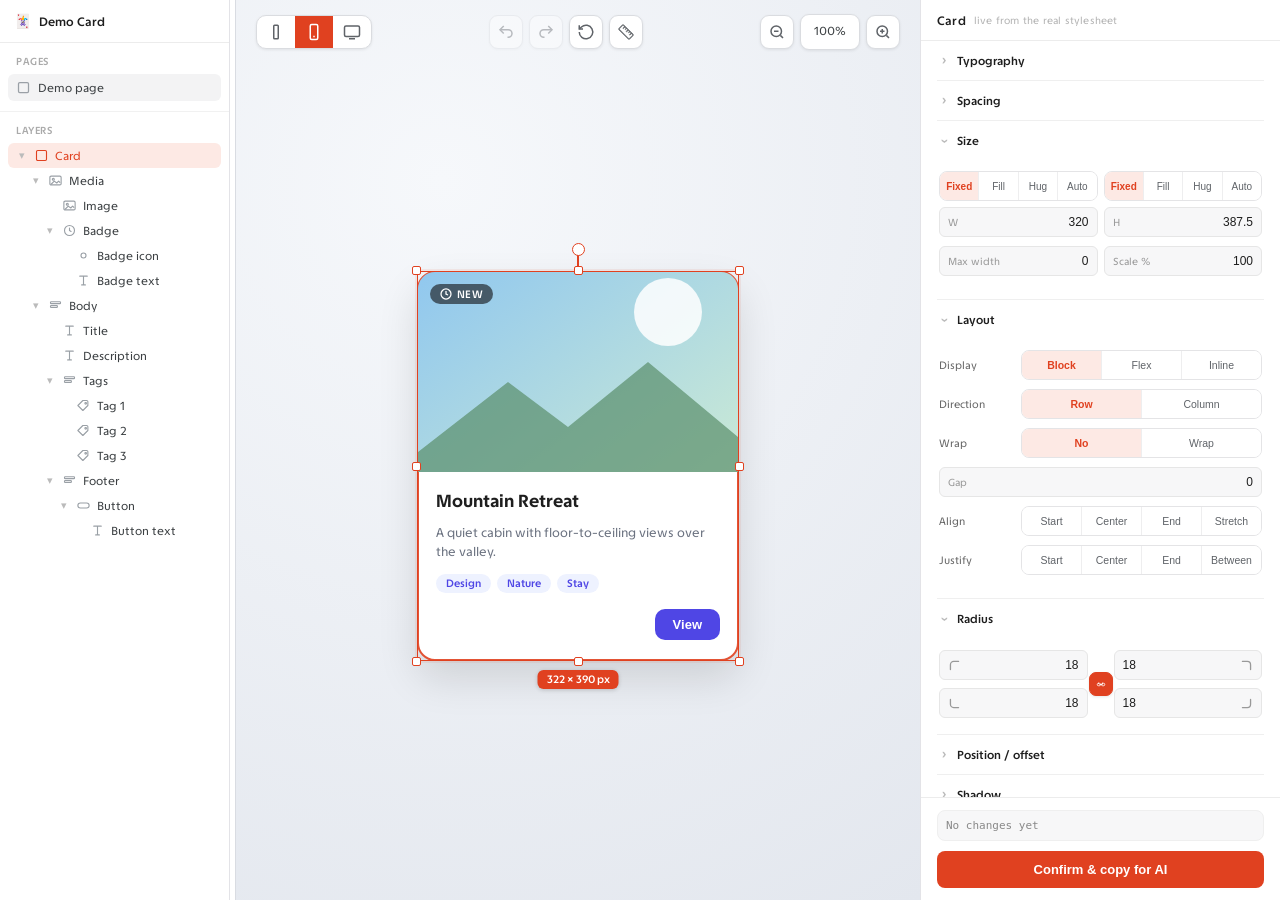
==== skills/ui-tweaker/template/panel-template.html @ e71487e3 "Shadow as drop-shadow for text/icons/SVG/images (#6) The Shadow category applied box-shadow to every" ====
<!DOCTYPE html>
<html lang="en">
<!--
  ════════════════════════════════════════════════════════════════
  UI TWEAKER — fixed-interface template (panel-template.html)
  ════════════════════════════════════════════════════════════════
  This is the ui-tweaker skill's "frozen UI" template. Every time you
  open a control panel, copy this file and replace ONLY the marked
  ⟦PROJECT-SPECIFIC⟧ blocks below. Everything else (the three-pane
  panel, number boxes, PS-style linked radii, the left Layers tree,
  drag-to-scrub, alignment icons, all CSS and the builder JS) stays
  byte-for-byte identical so every project's panel looks the same.

  Spots to replace (search for the ⟦PROJECT-SPECIFIC⟧ markers):
    1. <title>
    2. font <link> (your project's actual fonts)
    3. stylesheet <link href> (your project's REAL CSS — never hand-copy values)
    4. preview DOM inside #card-stage (your real component markup; each
       atomic element gets data-pick)
    5. SEL map (pick key → selector used to query inside the widget)
    6. OUT_SEL map (pick key → CSS selector emitted in the confirm output)
    7. LAYERS tree (your real DOM decomposed to atomic level; LAYER_LABEL
       is derived automatically)
    8. confirm-output "component / source" strings
    9. #card-stage component reset CSS — ONLY needed when your real
       component is hidden / absolutely positioned in production (it
       resets it to a visible static element on the stage and wires the
       card-level transform var). For a normally-visible component you
       can leave the generic .demo-card rule as-is or adapt the selector.

  As shipped, this template is wired to the generic demo component in
  ../../../examples/demo.css so you can open it and see the panel work.
  Everything else must stay untouched.
  ════════════════════════════════════════════════════════════════
-->
<head>
<meta charset="UTF-8">
<meta name="viewport" content="width=device-width, initial-scale=1">
<!-- ⟦PROJECT-SPECIFIC #1: title⟧ -->
<title>UI Tweaker — Demo Card</title>

<!-- ⟦PROJECT-SPECIFIC #2: replace with your project's actual font links⟧ -->
<link rel="preconnect" href="https://fonts.googleapis.com">
<link rel="preconnect" href="https://fonts.gstatic.com" crossorigin>
<link href="https://fonts.googleapis.com/css2?family=TASA+Explorer:wght@400..800&display=swap" rel="stylesheet">

<!-- ⟦PROJECT-SPECIFIC #3: link your project's REAL stylesheet so the browser resolves the full cascade (including every !important override layer). Never hand-copy values into this file's <style>. Shipped pointing at the generic demo component.⟧ -->
<link rel="stylesheet" href="../../../examples/demo.css">

<style>
  /* ===== Tweaker shell (does not affect the component own styles) ===== */
	  :root {
	    color-scheme: light;
	    --tw-accent:#e04120;
	    --tw-accent-strong:#b93419;
	    --tw-accent-soft:#fde9e4;
	    --tw-accent-softer:#fdf2ef;
	    --tw-accent-glow:rgba(224,65,32,.15);
	    --tw-accent-frame:rgba(224,65,32,.9);
	    --tw-accent-frame-strong:rgba(224,65,32,.95);
	    --tw-accent-frame-soft:rgba(224,65,32,.1);
	  }
  html, body.tw-body { background:#e9ecf1; margin:0; }
  body.tw-body { font-family: 'TASA Explorer','Chiron Hei HK','Chocolate Classical Sans',sans-serif; }
  .tw-wrap { display:grid; grid-template-columns: var(--tw-left-w, 230px) 6px 1fr 360px; gap:0; height:100vh; }

  /* ===== Left: Pages / Layers (Figma style) ===== */
  .tw-layers { grid-column:1; background:#fff; border-right:1px solid #e3e3e7; overflow:auto; display:flex; flex-direction:column; min-width:0; }
  .tw-left-resizer { grid-column:2; cursor:col-resize; background:#fff; border-right:1px solid #d9dce2; position:relative; z-index:8; }
  .tw-left-resizer::after { content:""; position:absolute; inset:0 2px; border-radius:99px; }
	  .tw-left-resizer:hover::after, .tw-left-resizer.dragging::after { background:var(--tw-accent); }
  .tw-lay-top { flex:none; display:flex; align-items:center; gap:8px; padding:13px 14px 12px; border-bottom:1px solid #ececec; font-size:12.5px; font-weight:600; color:#1e1e1e; }
  .tw-lay-top .tw-lay-emoji { font-size:14px; }
  .tw-lay-sec { padding:10px 8px; border-bottom:1px solid #f1f1f1; min-width:0; }
  .tw-lay-sec:last-child { border-bottom:none; }
  .tw-lay-h { font-size:10.5px; font-weight:600; letter-spacing:.5px; color:#aaa; text-transform:uppercase; padding:2px 8px 6px; }
  .tw-lay-page { display:flex; align-items:center; gap:7px; padding:6px 8px; border-radius:6px; font-size:12px; color:#3c4043; background:#f3f3f4; cursor:default; }
  .tw-lay-row { position:relative; overflow:hidden; display:flex; align-items:center; gap:6px; padding:5px 8px; border-radius:6px; font-size:12px; color:#3c4043; cursor:pointer; white-space:nowrap; user-select:none; min-width:0; }
  .tw-lay-row:hover { background:#f3f3f4; }
	  .tw-lay-row.on { background:var(--tw-accent-soft); color:var(--tw-accent); }
	  .tw-lay-row.on .tw-lay-ico { color:var(--tw-accent); }
  .tw-lay-row.hidden { opacity:.46; }
  .tw-lay-caret { width:12px; flex:none; color:#bbb; font-size:11px; line-height:1; text-align:center; cursor:pointer; }
  .tw-lay-caret.leaf { visibility:hidden; }
  .tw-lay-ico { flex:none; color:#9aa0a6; display:flex; }
  .tw-lay-ico svg { width:15px; height:15px; }
  .tw-lay-name { flex:1 1 auto; min-width:0; overflow:hidden; text-overflow:ellipsis; white-space:nowrap; }
  .tw-lay-eye { position:absolute; right:6px; top:50%; transform:translateY(-50%); width:20px; height:20px; border:0; border-radius:5px; background:#f3f3f4; color:#9aa0a6; cursor:pointer; display:flex; align-items:center; justify-content:center; opacity:0; pointer-events:none; box-shadow:-8px 0 10px #f3f3f4; }
	  .tw-lay-row.on .tw-lay-eye { background:var(--tw-accent-soft); box-shadow:-8px 0 10px var(--tw-accent-soft); }
  .tw-lay-row:hover .tw-lay-eye, .tw-lay-eye:focus-visible { opacity:1; pointer-events:auto; }
  .tw-lay-eye:hover { background:#e8eaed; color:#3c4043; }
  .tw-lay-eye svg { width:14px; height:14px; stroke:currentColor; fill:none; stroke-width:2; stroke-linecap:round; stroke-linejoin:round; }
  .tw-lay-children { display:block; }
  .tw-lay-children.collapsed { display:none; }
  .tw-left { grid-column:3; position:relative; display:flex; flex-direction:column; align-items:flex-start; justify-content:flex-start; overflow:auto; padding:88px 56px 56px; background:
      radial-gradient(circle at 30% 20%, #f6f8fb, #e3e7ee); }
  .tw-left.space-pan { cursor:grab; }
  .tw-left.is-panning, .tw-left.is-panning * { cursor:grabbing !important; user-select:none !important; }
  .tw-left.space-pan #card-stage { pointer-events:none; }
  .tw-left.space-pan #tw-tbox, .tw-left.space-pan #tw-selected { pointer-events:none; }
  .tw-layer-hidden { visibility:hidden !important; }
  .tw-right { grid-column:4; background:#fff; border-left:1px solid #e3e3e7; overflow:hidden; padding:0; display:flex; flex-direction:column; height:100vh; box-sizing:border-box; }

  /* Preview control bar (device width + undo/redo) */
  .tw-toolbar { position:fixed; top:14px; left:calc(var(--tw-left-w, 230px) + 6px); right:360px; display:flex; justify-content:space-between; gap:14px; align-items:center; z-index:100002; padding:0 20px; box-sizing:border-box; pointer-events:none; }
  .tw-toolbar > * { pointer-events:auto; }
  .tw-tb-center { display:flex; gap:14px; align-items:center; }
  .tw-seg { display:flex; background:#fff; border:1px solid #dadce0; border-radius:10px; overflow:hidden; box-shadow:0 1px 3px rgba(0,0,0,.08); }
  .tw-seg button { border:none; background:transparent; padding:7px 10px; cursor:pointer; color:#5f6368; display:flex; }
	  .tw-seg button.on { background:var(--tw-accent); color:#fff; }
  .tw-seg button svg { width:18px; height:18px; }
  .tw-hist { display:flex; gap:6px; }
  .tw-hist button { width:34px; height:34px; border-radius:9px; border:1px solid #dadce0; background:#fff; cursor:pointer; color:#5f6368; box-shadow:0 1px 3px rgba(0,0,0,.08); display:flex; align-items:center; justify-content:center; }
  .tw-hist button:disabled { opacity:.4; cursor:default; }
  .tw-hist button svg { width:18px; height:18px; }
  .tw-hist #btn-guide svg { width:20px; height:20px; }
	  .tw-hist button.on { background:var(--tw-accent); border-color:var(--tw-accent); color:#fff; }
  #multi-align[hidden] { display:none; }
  .tw-multi-div { width:1px; align-self:stretch; background:#dadce0; margin:2px 2px; }
  /* Zoom view (scales the preview only, not the whole page) */
  .tw-zoom { display:flex; gap:6px; align-items:center; }
  .tw-zoom button { width:34px; height:34px; border-radius:9px; border:1px solid #dadce0; background:#fff; cursor:pointer; color:#5f6368; box-shadow:0 1px 3px rgba(0,0,0,.08); display:flex; align-items:center; justify-content:center; }
  .tw-zoom button svg { width:18px; height:18px; }
  .tw-zoom #zoom-val { min-width:46px; text-align:center; font-size:12px; color:#3c4043; background:#fff; border:1px solid #dadce0; border-radius:9px; height:34px; line-height:32px; cursor:pointer; box-shadow:0 1px 3px rgba(0,0,0,.08); padding:0 6px; }

  /* One-click alignment tools (icon buttons) */
  .tw-align { margin:4px 0 11px; display:flex; flex-direction:column; gap:8px; }
  .tw-align-grp { display:flex; align-items:center; gap:4px; }
  .tw-align-lbl { font-size:11px; color:#999; width:56px; flex:none; }
  .tw-align-grp button { width:30px; height:28px; padding:0; border-radius:6px; border:1px solid #e6e6e6; background:#f7f7f8; color:#5f6368; cursor:pointer; display:flex; align-items:center; justify-content:center; transition:.12s; }
  .tw-align-grp button svg { width:17px; height:17px; }
  .tw-align-grp button:hover { background:#ececef; border-color:#d6d6d8; }
	  .tw-align-grp button.on { background:var(--tw-accent); border-color:var(--tw-accent); color:#fff; }
  .tw-icon-tools { margin:4px 0 11px; display:flex; flex-direction:column; gap:8px; }
  .tw-icon-tool-row { display:grid; grid-template-columns:72px 1fr; gap:8px; align-items:center; }
  .tw-icon-tool-row .tw-align-lbl { width:auto; }
  .tw-icon-btns { display:flex; border:1px solid #e4e4e6; border-radius:9px; overflow:hidden; background:#fff; }
  .tw-icon-btns button { flex:1; min-width:0; height:32px; border:0; border-right:1px solid #eeeeef; background:#fff; color:#5f6368; cursor:pointer; display:flex; align-items:center; justify-content:center; }
  .tw-icon-btns button:last-child { border-right:0; }
  .tw-icon-btns button:hover { background:#f4f4f5; }
	  .tw-icon-btns button.on { background:var(--tw-accent-soft); color:var(--tw-accent); }
  .tw-icon-btns svg { width:17px; height:17px; stroke:currentColor; fill:none; stroke-width:1.8; stroke-linecap:round; stroke-linejoin:round; }

  /* ⟦PROJECT-SPECIFIC #9: component stage reset⟧
     Only needed when your real component is hidden / absolutely positioned in
     production. This resets it to a visible static element on the stage and wires
     the card-level transform var (--tw-card-transform). Swap `.demo-card` for your
     real root selector; drop the visibility/position overrides if your component is
     already visible & static. Keep the transform line so card-level transform works. */
  #card-stage { display:flex; align-items:center; justify-content:center; flex:none; margin:auto; }
  #card-stage .demo-card {
    position: relative !important;
    left:auto !important; right:auto !important; top:auto !important; bottom:auto !important;
    transform: var(--tw-card-transform, none) !important;
    transform-origin: center center !important;
    margin:0 !important;
    opacity:1 !important; visibility:visible !important; pointer-events:auto !important;
  }
  /* Alignment guides */
	  .tw-guide { position:absolute; background:var(--tw-accent); z-index:9; opacity:0; transition:opacity .15s; pointer-events:none; }
  .tw-guide.vx { width:1px; top:0; bottom:0; left:50%; }
  .tw-guide.hy { height:1px; left:0; right:0; top:50%; }
  .tw-guide.show { opacity:.7; }
	  .tw-guide-label { position:absolute; top:8px; left:50%; transform:translateX(-50%); background:var(--tw-accent); color:#fff; font-size:11px; padding:2px 8px; border-radius:6px; z-index:10; opacity:0; transition:opacity .15s; pointer-events:none; }
  .tw-guide-label.show { opacity:1; }
  #tw-smart { position:absolute; left:0; top:0; width:0; height:0; z-index:99998; pointer-events:none; }
  .tw-smart-line { position:absolute; background:rgba(34,214,111,.5); box-shadow:0 0 0 1px rgba(34,214,111,.09); display:none; }
  .tw-smart-line.v { width:1.5px; top:0; }
  .tw-smart-line.h { height:1.5px; left:0; }
  .tw-smart-line.show { display:block; }
  .tw-smart-tip { position:absolute; display:none; padding:4px 8px; border-radius:6px; background:#202124; color:#fff; font-size:11px; font-weight:600; line-height:1; white-space:nowrap; box-shadow:0 2px 8px rgba(0,0,0,.2); }
  .tw-smart-tip.show { display:block; }
  #tw-rulers { position:absolute; left:0; top:0; width:0; height:0; z-index:99996; pointer-events:none; display:none; color:#5f6368; font-size:10px; font-weight:600; user-select:none; }
  #tw-rulers.show { display:block; }
  .tw-ruler-h, .tw-ruler-v { position:absolute; background-color:rgba(238,238,235,.96); box-shadow:0 1px 2px rgba(0,0,0,.12); pointer-events:auto; }
  .tw-ruler-h {
    height:24px;
    background:
      repeating-linear-gradient(90deg, transparent 0 calc(var(--tw-ruler-minor, 10px) - 1px), rgba(32,33,36,.72) calc(var(--tw-ruler-minor, 10px) - 1px) var(--tw-ruler-minor, 10px)) left bottom/100% 9px no-repeat,
      repeating-linear-gradient(90deg, transparent 0 calc(var(--tw-ruler-major, 50px) - 1px), rgba(32,33,36,.9) calc(var(--tw-ruler-major, 50px) - 1px) var(--tw-ruler-major, 50px)) left bottom/100% 17px no-repeat,
      rgba(238,238,235,.96);
    border-bottom:1px solid rgba(32,33,36,.22);
    cursor:ns-resize;
  }
  .tw-ruler-v {
    width:24px;
    background:
      repeating-linear-gradient(0deg, transparent 0 calc(var(--tw-ruler-minor, 10px) - 1px), rgba(32,33,36,.72) calc(var(--tw-ruler-minor, 10px) - 1px) var(--tw-ruler-minor, 10px)) right top/9px 100% no-repeat,
      repeating-linear-gradient(0deg, transparent 0 calc(var(--tw-ruler-major, 50px) - 1px), rgba(32,33,36,.9) calc(var(--tw-ruler-major, 50px) - 1px) var(--tw-ruler-major, 50px)) right top/17px 100% no-repeat,
      rgba(238,238,235,.96);
    border-right:1px solid rgba(32,33,36,.22);
    cursor:ew-resize;
  }
  .tw-ruler-corner { position:absolute; width:24px; height:24px; background:rgba(238,238,235,.98); border-right:1px solid rgba(32,33,36,.22); border-bottom:1px solid rgba(32,33,36,.22); box-shadow:0 1px 2px rgba(0,0,0,.08); pointer-events:none; }
	  .tw-ruler-guide { position:absolute; background:rgba(224,65,32,.55); pointer-events:auto; }
  .tw-ruler-guide.v { width:1px; top:0; cursor:ew-resize; }
  .tw-ruler-guide.h { height:1px; left:0; cursor:ns-resize; }
  .tw-ruler-guide.dragging { background:rgba(74,222,128,.9); }
  .tw-ruler-guide.selected { background:rgba(134,239,172,.95); }
	  .tw-ruler-readout { position:absolute; z-index:100003; display:none; padding:3px 7px; border-radius:6px; background:var(--tw-accent); color:#fff; font-size:11px; line-height:1; white-space:nowrap; box-shadow:0 2px 8px rgba(0,0,0,.18); pointer-events:none; }
  .tw-ruler-readout.show { display:block; }
  .tw-menu { position:fixed; z-index:100010; min-width:178px; padding:6px; border-radius:10px; background:#202124; color:#f8fafd; box-shadow:0 12px 34px rgba(0,0,0,.28); display:none; }
  .tw-menu.show { display:block; }
  .tw-menu button { width:100%; display:flex; align-items:center; justify-content:space-between; gap:18px; padding:8px 10px; border:0; border-radius:7px; background:transparent; color:inherit; font:inherit; font-size:12px; text-align:left; cursor:pointer; }
	  .tw-menu button:hover { background:var(--tw-accent); }
  .tw-menu button:disabled { color:#8b9098; cursor:default; }
  .tw-menu button:disabled:hover { background:transparent; }
  .tw-menu .tw-menu-sep { height:1px; margin:6px 2px; background:rgba(255,255,255,.14); }

  /* Preview element selection hint (low-noise: inner outline, does not pollute box-shadow) */
	  .tw-pick { outline:2px solid var(--tw-accent-frame); outline-offset:-2px; }
  #tw-selected { position:absolute; left:0; top:0; width:0; height:0; z-index:99997; pointer-events:none; overflow:visible; }
	  .tw-sel-frame { position:absolute; box-sizing:border-box; border:1.5px solid var(--tw-accent-frame-strong); box-shadow:0 0 0 2px rgba(224,65,32,.08); pointer-events:none; }

  /* ===== Transform box (selection box -> scale/move/rotate, does not pollute box-shadow: pure overlay) ===== */
  /* The transform box must paint above every child of the preview component; if the component itself has a high z-index (e.g. a card with z-index:100), this must be higher */
  #tw-tbox { position:absolute; z-index:99999; pointer-events:none; display:none; }
  #tw-tbox.on { display:block; }
	  .tw-tbox-frame { position:absolute; inset:0; border:1.5px solid var(--tw-accent); pointer-events:none; box-sizing:border-box; }
  .tw-tbox-body { position:absolute; inset:0; pointer-events:auto; cursor:move; z-index:1; }
	  .tw-tbox-h { position:absolute; width:9px; height:9px; box-sizing:border-box; background:#fff; border:1.5px solid var(--tw-accent); border-radius:2px; pointer-events:auto; z-index:3; }
  .tw-tbox-h.e-nw{ left:-5px;  top:-5px;    cursor:nwse-resize; }
  .tw-tbox-h.e-n { left:50%;   top:-5px;    margin-left:-4.5px; cursor:ns-resize; }
  .tw-tbox-h.e-ne{ right:-5px; top:-5px;    cursor:nesw-resize; }
  .tw-tbox-h.e-e { right:-5px; top:50%;     margin-top:-4.5px;  cursor:ew-resize; }
  .tw-tbox-h.e-se{ right:-5px; bottom:-5px; cursor:nwse-resize; }
  .tw-tbox-h.e-s { left:50%;   bottom:-5px; margin-left:-4.5px; cursor:ns-resize; }
  .tw-tbox-h.e-sw{ left:-5px;  bottom:-5px; cursor:nesw-resize; }
  .tw-tbox-h.e-w { left:-5px;  top:50%;     margin-top:-4.5px;  cursor:ew-resize; }
	  .tw-tbox-rotline { position:absolute; left:50%; top:-16px; width:1.5px; height:16px; margin-left:-.75px; background:var(--tw-accent); pointer-events:none; z-index:2; }
	  .tw-tbox-rot { position:absolute; left:50%; top:-28px; width:13px; height:13px; margin-left:-6.5px; box-sizing:border-box; border-radius:50%; border:1.5px solid var(--tw-accent); background:#fff; pointer-events:auto; cursor:grab; z-index:3; }
	  .tw-tbox-size { position:absolute; left:50%; top:100%; transform:translate(-50%,9px); background:var(--tw-accent); color:#fff; font-size:11px; font-weight:600; line-height:1; padding:4px 9px; border-radius:6px; white-space:nowrap; pointer-events:none; box-shadow:0 1px 4px rgba(0,0,0,.18); }
  /* Multi-select: keep only the outer frame + move, hide scale/rotate handles */
  #tw-tbox.multi .tw-tbox-h, #tw-tbox.multi .tw-tbox-rot, #tw-tbox.multi .tw-tbox-rotline { display:none; }
  #tw-hover { position:absolute; z-index:99998; pointer-events:none; display:none; }
  #tw-hover.on { display:block; }
	  .tw-hover-frame { position:absolute; inset:0; border:1.5px solid rgba(224,65,32,.72); box-sizing:border-box; box-shadow:0 0 0 2px var(--tw-accent-frame-soft); }

  /* ===== Right control panel (Figma style: three panes - fixed head, scrolling body, fixed footer) ===== */
  /* Title row: pinned to the top, does not scroll */
  .tw-h { flex:none; font-size:12.5px; font-weight:600; color:#1e1e1e; margin:0; padding:13px 16px 12px; display:flex; align-items:center; gap:8px; letter-spacing:.2px; background:#fff; border-bottom:1px solid #ececec; }
  .tw-h small { font-weight:400; color:#b3b3b3; font-size:10.5px; }

  /* Categories: flat collapsible sections split by thin rules; chevron on the left. Only this region scrolls */
  #panel { flex:1 1 auto; min-height:0; overflow-y:auto; padding:0 16px; }
  .tw-cat { border:none; border-bottom:1px solid #efefef; border-radius:0; margin:0; overflow:visible; }
  .tw-cat:last-child { border-bottom:none; }
  .tw-cat > summary { list-style:none; cursor:pointer; padding:12px 2px; font-size:12px; font-weight:600; color:#1e1e1e; background:transparent; display:flex; align-items:center; gap:8px; user-select:none; }
	  .tw-cat > summary:hover { color:var(--tw-accent); }
  .tw-cat > summary::-webkit-details-marker { display:none; }
  .tw-cat > summary::before { content:'›'; color:#bbb; font-size:15px; line-height:1; display:inline-block; width:10px; text-align:center; transition:transform .15s; }
  .tw-cat[open] > summary::before { transform:rotate(90deg); }
  .tw-cat-body { padding:2px 2px 14px; }

  .tw-row { margin:11px 0; }
  .tw-row label { display:flex; justify-content:space-between; align-items:center; font-size:11px; color:#666; margin-bottom:6px; gap:8px; }
  .tw-row label .val { color:#1e1e1e; font-variant-numeric:tabular-nums; font-size:11px; background:#f3f3f4; border:1px solid #e6e6e6; border-radius:5px; padding:1px 7px; min-width:44px; text-align:right; line-height:18px; }
	  .tw-row label .val.center { color:var(--tw-accent); background:var(--tw-accent-softer); border-color:rgba(224,65,32,.3); font-weight:600; }
	  .tw-row input[type=range] { width:100%; accent-color:var(--tw-accent); margin:0; height:4px; }
  .tw-row select, .tw-row input[type=color], .tw-row input[type=text] { width:100%; font-size:11.5px; padding:6px 8px; border:1px solid #e0e0e0; border-radius:6px; background:#fff; color:#1e1e1e; }
  .tw-row select:hover, .tw-row input[type=text]:hover { border-color:#c8c8c8; }
  .tw-color-row { display:flex; align-items:center; gap:8px; }
  .tw-color-row input[type=color]{ width:34px; height:28px; padding:0; flex:none; border-radius:6px; }
  .tw-color-row input[type=range]{ flex:1; }
  .tw-color-none { width:34px; height:28px; padding:0; border:1px solid #e0e0e0; border-radius:6px; background:#fff; color:#5f6368; cursor:pointer; display:flex; align-items:center; justify-content:center; flex:none; }
  .tw-color-none:hover { background:#f4f4f5; }
	  .tw-color-none.on { background:var(--tw-accent-soft); border-color:rgba(224,65,32,.35); color:var(--tw-accent); }
  .tw-color-none svg { width:18px; height:18px; display:block; }
  .tw-row.paint-none input[type=color] { opacity:.45; }

  /* Figma-style number boxes + grid layout */
  .tw-grid { display:grid; gap:6px; margin:9px 0; }
  .tw-sublabel { font-size:10px; color:#aaa; margin:11px 0 1px; letter-spacing:.4px; }
  .tw-field { display:flex; align-items:center; gap:6px; background:#f7f7f8; border:1px solid #e6e6e6; border-radius:6px; padding:0 8px; height:30px; box-sizing:border-box; transition:border-color .12s, box-shadow .12s, background .12s; }
  .tw-field:hover { border-color:#d0d0d2; }
	  .tw-field:focus-within { border-color:var(--tw-accent); background:#fff; box-shadow:0 0 0 2px var(--tw-accent-glow); }
  .tw-field-ico { font-size:10.5px; color:#999; flex:none; white-space:nowrap; user-select:none; }
  .tw-field-ico.scrub { cursor:ew-resize; }
	  .tw-field-ico.scrub:hover { color:var(--tw-accent); }
  .tw-field-inp { flex:1; min-width:0; width:100%; border:none; background:transparent; outline:none; font-size:12px; color:#1e1e1e; padding:0; text-align:right; font-variant-numeric:tabular-nums; }
  .tw-text-edit { margin:2px 0 12px; }
  .tw-text-edit label { display:block; font-size:10.5px; color:#777; margin-bottom:5px; }
  .tw-text-edit input { width:100%; box-sizing:border-box; height:32px; border:1px solid #e0e0e0; border-radius:7px; background:#fff; color:#1e1e1e; font-size:12px; padding:0 9px; outline:none; }
	  .tw-text-edit input:focus { border-color:var(--tw-accent); box-shadow:0 0 0 2px rgba(224,65,32,.13); }
	  .tw-field.center { border-color:rgba(224,65,32,.3); background:var(--tw-accent-softer); }
	  .tw-field.center .tw-field-ico { color:var(--tw-accent); }
	  .tw-field.center .tw-field-inp { color:var(--tw-accent); font-weight:600; }
  .tw-field-ico svg { display:block; }

  /* Layout logic controls */
  .tw-size-axis { display:flex; flex-direction:column; gap:6px; min-width:0; }
  .tw-seg-row { margin:9px 0; display:grid; grid-template-columns:74px minmax(0,1fr); gap:8px; align-items:center; }
  .tw-seg-label { font-size:11px; color:#666; min-width:0; overflow:hidden; text-overflow:ellipsis; white-space:nowrap; }
  .tw-mini-seg { display:flex; min-width:0; border:1px solid #e4e4e6; border-radius:8px; overflow:hidden; background:#fff; }
  .tw-mini-seg button { flex:1 1 0; min-width:0; height:28px; padding:0 6px; border:0; border-right:1px solid #eeeeef; background:#fff; color:#5f6368; font-size:10.5px; cursor:pointer; overflow:hidden; text-overflow:ellipsis; white-space:nowrap; }
  .tw-mini-seg button:last-child { border-right:0; }
  .tw-mini-seg button:hover { background:#f4f4f5; }
	  .tw-mini-seg button.on { background:var(--tw-accent-soft); color:var(--tw-accent); font-weight:600; }
  .tw-size-axis .tw-seg-row { grid-template-columns:1fr; gap:4px; margin:0; }
  .tw-size-axis .tw-seg-label { display:none; }
  .tw-size-axis .tw-mini-seg button { font-size:10px; padding:0 4px; }

  /* PS-style radius: 2x2 corners + center link */
  .tw-radius { margin:10px 0 2px; }
  .tw-radius-grid { position:relative; display:grid; grid-template-columns:repeat(2,minmax(0,1fr)); column-gap:26px; row-gap:8px; }
  .tw-radius-grid .tw-field:nth-child(2), .tw-radius-grid .tw-field:nth-child(4) { flex-direction:row-reverse; }
  .tw-radius-grid .tw-field:nth-child(2) .tw-field-inp, .tw-radius-grid .tw-field:nth-child(4) .tw-field-inp { text-align:left; }
  .tw-radius-link { position:absolute; left:50%; top:50%; transform:translate(-50%,-50%); width:24px; height:24px; border-radius:7px; border:1px solid #e6e6e6; background:#fff; color:#9aa0a6; cursor:pointer; display:flex; align-items:center; justify-content:center; z-index:2; box-shadow:0 1px 3px rgba(0,0,0,.1); transition:.12s; }
  .tw-radius-link:hover { border-color:#c8c8c8; color:#5f6368; }
	  .tw-radius-link.on { background:var(--tw-accent); border-color:var(--tw-accent); color:#fff; }

  /* Multi-layer shadow */
  .tw-shadow-layer { border:1px solid #ededed; border-radius:8px; padding:8px 10px 10px; margin:8px 0; background:#fafafb; }
  .tw-shadow-layer[open] { padding-bottom:10px; }
  .tw-shadow-layer:not([open]) { padding-bottom:8px; }
  .tw-shadow-head { display:flex; align-items:center; justify-content:space-between; gap:8px; margin:1px 0 6px; cursor:pointer; list-style:none; }
  .tw-shadow-head::-webkit-details-marker { display:none; }
  .tw-shadow-head::before { content:'›'; color:#9aa0a6; font-size:15px; line-height:1; transform:rotate(0deg); transition:transform .12s; }
  .tw-shadow-layer[open] .tw-shadow-head::before { transform:rotate(90deg); }
  .tw-shadow-head span { font-size:11px; font-weight:600; color:#1e1e1e; flex:1; }
  .tw-shadow-actions { display:flex; align-items:center; gap:5px; }
  .tw-shadow-eye, .tw-shadow-del { width:24px; height:24px; border:1px solid #e1e1e3; border-radius:7px; background:#fff; color:#5f6368; cursor:pointer; display:flex; align-items:center; justify-content:center; padding:0; }
  .tw-shadow-eye.off { opacity:.45; }
  .tw-shadow-del { color:#c5221f; border-color:#f0c8c4; background:#fff7f6; }
  .tw-shadow-eye svg, .tw-shadow-del svg { width:14px; height:14px; stroke:currentColor; fill:none; stroke-width:2; stroke-linecap:round; stroke-linejoin:round; }
  .tw-shadow-body.off { opacity:.46; }
  .tw-shadow-inset label { cursor:pointer; align-items:center; }
	  .tw-shadow-inset input[type=checkbox]{ accent-color:var(--tw-accent); width:14px; height:14px; }
  .tw-shadow-empty { font-size:11px; color:#aaa; padding:4px 0 6px; }
  .tw-shadow-section-title { margin:9px 0 5px; color:#6b7280; font-size:12px; font-weight:700; }
  .tw-shadow-section-title:first-child { margin-top:0; }
  .tw-empty { font-size:12px; color:#8a8f98; padding:14px 2px; }
	  .tw-add-shadow { width:100%; margin-top:4px; padding:8px; font-size:11px; border:1px dashed #cfcfcf; border-radius:8px; background:#fafafb; color:var(--tw-accent); cursor:pointer; }
  .tw-add-shadow:hover { background:#f2f3f4; }
  .tw-effect-layer { border:1px solid #ededed; border-radius:8px; padding:8px 10px 10px; margin:8px 0; background:#fafafb; }
  .tw-effect-head { display:grid; grid-template-columns:24px 1fr 28px; gap:7px; align-items:center; margin-bottom:8px; }
  .tw-effect-eye, .tw-effect-del { height:26px; border:1px solid #e1e1e3; border-radius:7px; background:#fff; color:#5f6368; cursor:pointer; display:flex; align-items:center; justify-content:center; }
  .tw-effect-eye.off { opacity:.45; }
  .tw-effect-eye svg, .tw-effect-del svg { width:15px; height:15px; stroke:currentColor; fill:none; stroke-width:2; stroke-linecap:round; stroke-linejoin:round; }
  .tw-effect-head select { width:100%; height:28px; border:1px solid #e0e0e0; border-radius:7px; background:#fff; color:#1e1e1e; font-size:11.5px; padding:0 8px; }
	  .tw-add-effect { width:100%; margin-top:4px; padding:8px; font-size:11px; border:1px dashed #cfcfcf; border-radius:8px; background:#fafafb; color:var(--tw-accent); cursor:pointer; }
  .tw-gradient-row { margin:11px 0; }
  .tw-gradient-row label { display:block; font-size:11px; color:#666; margin-bottom:6px; }
  .tw-grad-head { display:flex; align-items:center; justify-content:space-between; margin-bottom:7px; font-size:11px; color:#666; }
  .tw-grad-remove { border:0; background:#f3f3f4; color:#9aa0a6; width:20px; height:20px; border-radius:5px; cursor:pointer; font-size:11px; line-height:1; padding:0; }
  .tw-grad-remove:hover { background:#ececef; color:#5f6368; }
  .tw-add-grad { margin-top:0; }
  .tw-gradient-bar { position:relative; height:22px; border-radius:999px; border:1px solid #d8d8dc; box-shadow:inset 0 0 0 1px rgba(255,255,255,.45); margin-bottom:9px; overflow:visible; cursor:crosshair; }
  .tw-grad-stop { position:absolute; top:50%; width:22px; height:22px; border-radius:999px; border:2px solid #fff; box-shadow:0 1px 8px rgba(32,33,36,.22); transform:translate(-50%,-50%); cursor:ew-resize; padding:0; }
	  .tw-grad-stop.on { outline:2px solid var(--tw-accent); outline-offset:2px; }
  .tw-gradient-controls { display:grid; grid-template-columns:34px 1fr 34px 1fr; gap:7px; align-items:center; }
  .tw-gradient-controls input[type=color] { width:34px; height:28px; padding:0; border:1px solid #e0e0e0; border-radius:6px; background:#fff; }
	  .tw-gradient-controls input[type=range] { width:100%; accent-color:var(--tw-accent); }

  .tw-confirm { flex:none; margin:0; padding:12px 16px; background:#fff; border-top:1px solid #ececec; }
  .tw-summary { font-size:11px; color:#888; max-height:84px; overflow:auto; white-space:pre-wrap; background:#f7f7f8; border:1px solid #efefef; border-radius:8px; padding:8px; margin-bottom:10px; font-family: ui-monospace, monospace; }
	  .tw-confirm button { width:100%; padding:11px; border:none; border-radius:8px; background:var(--tw-accent); color:#fff; font-size:13px; font-weight:600; cursor:pointer; transition:background .12s; }
	  .tw-confirm button:hover { background:var(--tw-accent-strong); }
  .tw-toast { position:fixed; bottom:18px; left:50%; transform:translateX(-50%) translateY(20px); background:#202124; color:#fff; font-size:12.5px; padding:9px 16px; border-radius:999px; opacity:0; transition:.25s; z-index:50; }
  .tw-toast.show { opacity:1; transform:translateX(-50%) translateY(0); }
</style>
</head>
<body class="tw-body">
<div class="tw-wrap">
  <!-- ============ Far left: Pages / Layers ============ -->
  <div class="tw-layers">
    <div class="tw-lay-top"><span class="tw-lay-emoji">🃏</span>Demo Card</div>
    <div class="tw-lay-sec">
      <div class="tw-lay-h">Pages</div>
      <div class="tw-lay-page"><span class="tw-lay-ico"><svg viewBox="0 0 24 24" fill="none" stroke="currentColor" stroke-width="2"><rect x="4" y="4" width="16" height="16" rx="2"/></svg></span>Demo page</div>
    </div>
    <div class="tw-lay-sec">
      <div class="tw-lay-h">Layers</div>
      <div id="layer-tree"></div>
    </div>
  </div>
  <div class="tw-left-resizer" id="tw-left-resizer" title="Drag to resize layers panel"></div>
  <!-- ============ Center: live component preview ============ -->
  <div class="tw-left" id="tw-left">
    <div class="tw-toolbar">
      <div class="tw-seg" id="dev-seg">
        <button data-w="300" title="Narrow"><svg viewBox="0 0 24 24" fill="none" stroke="currentColor" stroke-width="2"><rect x="9" y="3" width="6" height="18" rx="1"/></svg></button>
        <button data-w="390" class="on" title="Mobile"><svg viewBox="0 0 24 24" fill="none" stroke="currentColor" stroke-width="2"><rect x="7" y="2" width="10" height="20" rx="2"/><line x1="11" y1="18" x2="13" y2="18"/></svg></button>
        <button data-w="760" title="Wide"><svg viewBox="0 0 24 24" fill="none" stroke="currentColor" stroke-width="2"><rect x="2" y="4" width="20" height="14" rx="2"/><line x1="8" y1="21" x2="16" y2="21"/></svg></button>
      </div>
      <div class="tw-tb-center">
      <div class="tw-hist">
        <button id="btn-undo" title="Undo"><svg viewBox="0 0 24 24" fill="none" stroke="currentColor" stroke-width="2"><path d="M9 14L4 9l5-5"/><path d="M4 9h11a5 5 0 0 1 0 10h-1"/></svg></button>
        <button id="btn-redo" title="Redo"><svg viewBox="0 0 24 24" fill="none" stroke="currentColor" stroke-width="2"><path d="M15 14l5-5-5-5"/><path d="M20 9H9a5 5 0 0 0 0 10h1"/></svg></button>
        <button id="btn-reset" title="Reset (restore values from before tweaking)"><svg viewBox="0 0 24 24" fill="none" stroke="currentColor" stroke-width="2"><path d="M3 12a9 9 0 1 0 3-6.7L3 8"/><path d="M3 3v5h5"/></svg></button>
        <button id="btn-guide" title="Show/hide rulers (Ctrl/⌘+R)"><svg viewBox="0 0 24 24" fill="currentColor" stroke="currentColor" stroke-width=".55" stroke-linejoin="round" aria-hidden="true"><path d="M9.479,3.5a1.5,1.5,0,0,0-2.12,0L3.5,7.35a1.516,1.516,0,0,0-.44,1.06A1.5,1.5,0,0,0,3.5,9.47L14.519,20.5a1.509,1.509,0,0,0,2.13,0l3.85-3.86a1.491,1.491,0,0,0,0-2.12ZM8.359,7.08a.5.5,0,0,0,0,.71.524.524,0,0,0,.71,0c.55-.56,1.09-1.1,1.65-1.64l1.25,1.25-.9.9a.483.483,0,0,0,0,.7.5.5,0,0,0,.71,0c.29-.3.6-.6.9-.89l1.25,1.25-1.64,1.65a.495.495,0,0,0,.7.7c.56-.55,1.1-1.09,1.65-1.64l1.25,1.25-.9.9a.524.524,0,0,0-.14.36.5.5,0,0,0,.14.35.513.513,0,0,0,.71,0l.9-.9,1.26,1.26-1.65,1.64a.5.5,0,0,0,.71.71c.55-.56,1.09-1.1,1.65-1.64l1.23,1.23a.5.5,0,0,1,0,.7l-3.86,3.86a.5.5,0,0,1-.71,0L4.209,8.77a.491.491,0,0,1-.15-.36.485.485,0,0,1,.15-.35L8.069,4.2a.508.508,0,0,1,.7,0l1.24,1.24Z"/><path d="M18.939,12.96l-.04-.04c.01,0,.01,0,.02.01S18.939,12.95,18.939,12.96Z"/></svg></button>
      </div>
      <div class="tw-hist tw-multi-bar" id="multi-align" hidden>
        <button data-ma="left" title="Align left"><svg viewBox="0 0 24 24" fill="currentColor"><rect x="3" y="4" width="2" height="16" rx="1"/><rect x="7" y="6" width="13" height="4" rx="1"/><rect x="7" y="14" width="8" height="4" rx="1"/></svg></button>
        <button data-ma="hcenter" title="Align horizontal center"><svg viewBox="0 0 24 24" fill="currentColor"><rect x="11" y="3" width="2" height="18" rx="1"/><rect x="5.5" y="6" width="13" height="4" rx="1"/><rect x="8" y="14" width="8" height="4" rx="1"/></svg></button>
        <button data-ma="right" title="Align right"><svg viewBox="0 0 24 24" fill="currentColor"><rect x="19" y="4" width="2" height="16" rx="1"/><rect x="4" y="6" width="13" height="4" rx="1"/><rect x="9" y="14" width="8" height="4" rx="1"/></svg></button>
        <span class="tw-multi-div"></span>
        <button data-ma="top" title="Align top"><svg viewBox="0 0 24 24" fill="currentColor"><rect x="4" y="3" width="16" height="2" rx="1"/><rect x="6" y="7" width="4" height="13" rx="1"/><rect x="14" y="7" width="4" height="8" rx="1"/></svg></button>
        <button data-ma="vcenter" title="Align vertical center"><svg viewBox="0 0 24 24" fill="currentColor"><rect x="3" y="11" width="18" height="2" rx="1"/><rect x="6" y="5.5" width="4" height="13" rx="1"/><rect x="14" y="8" width="4" height="8" rx="1"/></svg></button>
        <button data-ma="bottom" title="Align bottom"><svg viewBox="0 0 24 24" fill="currentColor"><rect x="4" y="19" width="16" height="2" rx="1"/><rect x="6" y="4" width="4" height="13" rx="1"/><rect x="14" y="9" width="4" height="8" rx="1"/></svg></button>
      </div>
      </div>
      <div class="tw-zoom">
        <button id="zoom-out" title="Zoom out"><svg viewBox="0 0 24 24" fill="none" stroke="currentColor" stroke-width="2"><circle cx="11" cy="11" r="7"/><line x1="8" y1="11" x2="14" y2="11"/><line x1="20" y1="20" x2="16.5" y2="16.5"/></svg></button>
        <span id="zoom-val" title="Click to reset to 100%">100%</span>
        <button id="zoom-in" title="Zoom in"><svg viewBox="0 0 24 24" fill="none" stroke="currentColor" stroke-width="2"><circle cx="11" cy="11" r="7"/><line x1="11" y1="8" x2="11" y2="14"/><line x1="8" y1="11" x2="14" y2="11"/><line x1="20" y1="20" x2="16.5" y2="16.5"/></svg></button>
      </div>
    </div>

    <div class="tw-guide vx" id="guide-x"></div>
    <div class="tw-guide hy" id="guide-y"></div>
    <div class="tw-guide-label" id="guide-label"></div>

    <div id="card-stage">
      <!-- ⟦PROJECT-SPECIFIC #4 START: preview DOM⟧
           Paste your component's REAL tags / classes / nesting (copy it from the
           JSX/JS that generates it — including icon SVGs, span wrappers, formatted
           strings). Every atomic, adjustable child gets data-pick="key". If the real
           code has a bare text node (can't be selected/styled on its own), wrap it in
           a classed span here, add data-pick, and note in the confirm output that the
           same span must be added to the real template when applying. Below is the
           generic demo card (styled by ../../../examples/demo.css). -->
      <article class="demo-card" id="demo-card">
        <div class="demo-card-media" data-pick="media">
          <img id="demo-card-img" data-pick="img" alt="">
          <span class="demo-card-badge" id="demo-card-badge" data-pick="badge"><svg data-pick="badgeIcon" viewBox="0 0 24 24" width="12" height="12" fill="none" stroke="currentColor" stroke-width="2.5"><circle cx="12" cy="12" r="10"></circle><polyline points="12 6 12 12 16 14"></polyline></svg> <span class="demo-card-badge-text" data-pick="badgeText">NEW</span></span>
        </div>
        <div class="demo-card-body">
          <h3 class="demo-card-title" id="demo-card-title" data-pick="title">Mountain Retreat</h3>
          <p class="demo-card-desc" id="demo-card-desc" data-pick="desc">A quiet cabin with floor-to-ceiling views over the valley.</p>
          <div class="demo-card-tags" id="demo-card-tags" data-pick="tags"><span class="demo-tag" data-pick="tag1">Design</span><span class="demo-tag" data-pick="tag2">Nature</span><span class="demo-tag" data-pick="tag3">Stay</span></div>
          <div class="demo-card-footer">
            <button class="demo-card-btn" id="demo-card-btn" data-pick="btn" type="button"><span class="demo-card-btn-text" data-pick="btnText">View</span></button>
          </div>
        </div>
      </article>
      <!-- ⟦PROJECT-SPECIFIC #4 END⟧ -->
    </div>
  </div>

  <!-- ============ Right: control panel ============ -->
  <div class="tw-right">
    <div class="tw-h"><span id="cur-name">Card</span> <small>live from the real stylesheet</small></div>
    <div id="panel"></div>

    <div class="tw-confirm">
      <div class="tw-summary" id="summary">No changes yet</div>
      <button id="btn-confirm">Confirm &amp; copy for AI</button>
    </div>
  </div>
</div>
<div class="tw-toast" id="toast"></div>

<script>
(function(){
  'use strict';
  // Placeholder image (so the demo <img> isn't empty)
  document.getElementById('demo-card-img').src =
    'data:image/svg+xml;utf8,' + encodeURIComponent('<svg xmlns="http://www.w3.org/2000/svg" width="320" height="240"><defs><linearGradient id="g" x1="0" y1="0" x2="1" y2="1"><stop offset="0" stop-color="#8ec6f0"/><stop offset="1" stop-color="#cdebd4"/></linearGradient></defs><rect width="320" height="240" fill="url(#g)"/><circle cx="250" cy="60" r="34" fill="#fff" opacity="0.85"/><path d="M0 200 L90 130 L150 175 L230 110 L320 185 L320 240 L0 240 Z" fill="#5a8f6b" opacity="0.7"/></svg>');

  // ⟦PROJECT-SPECIFIC #5: SEL — pick key → selector used to query inside the widget (matches the preview DOM)⟧
  var SEL = {
    card:  '#demo-card',
    media: '.demo-card-media',
    img:   '#demo-card-img',
    badge: '#demo-card-badge',
    badgeIcon: '#demo-card-badge svg',
    badgeText: '#demo-card-badge .demo-card-badge-text',
    title: '#demo-card-title',
    desc:  '#demo-card-desc',
    tags:  '#demo-card-tags',
    tag1:  '#demo-card-tags .demo-tag:nth-of-type(1)',
    tag2:  '#demo-card-tags .demo-tag:nth-of-type(2)',
    tag3:  '#demo-card-tags .demo-tag:nth-of-type(3)',
    btn:   '#demo-card-btn',
    btnText: '#demo-card-btn .demo-card-btn-text'
  };
  // ⟦PROJECT-SPECIFIC #5b: VISUAL_RECTS — optional key → visual rect fallback for hidden DOM / pseudo-elements. Example: { childKey:{type:'alias', key:'visibleParent'} } or { pseudoKey:{type:'rect', base:'visibleParent', x:.7, y:.6, w:.18, h:.18} }.⟧
  var VISUAL_RECTS = {};
  // ⟦PROJECT-SPECIFIC #5c: EDIT_TARGETS — optional semantic key → visible key that should receive style writes when the semantic DOM node is hidden. Example: { hiddenIcon:'visibleButton' }.⟧
  var EDIT_TARGETS = {};
  // ⟦PROJECT-SPECIFIC #5d: TEXT_TARGETS — optional key → text edit mode override. false disables; {mode:'text'|'input'|'value'|'optionSel'} overrides auto-detection.⟧
  var TEXT_TARGETS = {};
  // ⟦PROJECT-SPECIFIC #5e: NON_PICKABLE — optional helper keys kept for selectors/visual rects but excluded from click-to-drill.⟧
  var NON_PICKABLE = {};
  // ⟦PROJECT-SPECIFIC #6: OUT_SEL — pick key → CSS selector emitted in the confirm output⟧
  var OUT_SEL = {
    card:'.demo-card', media:'.demo-card-media', img:'.demo-card-media img',
    badge:'.demo-card-badge', badgeIcon:'.demo-card-badge svg',
    badgeText:'.demo-card-badge .demo-card-badge-text',
    title:'.demo-card-title', desc:'.demo-card-desc',
    tags:'.demo-card-tags',
    tag1:'.demo-card-tags .demo-tag:nth-of-type(1)',
    tag2:'.demo-card-tags .demo-tag:nth-of-type(2)',
    tag3:'.demo-card-tags .demo-tag:nth-of-type(3)',
    btn:'.demo-card-btn', btnText:'.demo-card-btn .demo-card-btn-text'
  };
  function elFor(key){ return key && SEL[key] ? document.querySelector(SEL[key]) : null; }
  function editKeyFor(key){ return EDIT_TARGETS[key] || key; }
  function editElFor(key){ return elFor(editKeyFor(key)); }

  var cur = 'card';
  var multi = {};            // multi-select set (PS-style shift multi-select); cur = primary / last clicked
  function multiKeys(){ return Object.keys(multi); }
  var hiddenLayers = {};     // layer eye visibility toggles; preview-only, not emitted in confirm output
  var state = {};            // { key: { prop:value, _tx, ... } }
  var baseStyle = {};         // initial inline styles from the real preview DOM; reset restores these
  var svgChildStyle = {};      // key -> child-index -> original inline style; SVG paint writes child styles
  var svgRootPaint = {};       // key -> original SVG fill/stroke attributes; reset restores these
  var svgChildPaint = {};      // key -> child-index -> original SVG fill/stroke attributes
  var ORIG_TEXT = {};         // original display copy; reset/undo restores this before reapplying text overrides
  var _textCfgCache = {};     // once an element is detected as text-editable it stays so, even after the text is emptied
  var CAT_OPEN = {};          // remembered collapse state per section, so it persists across layer switches / panel rebuilds
  function wireCatOpen(d, k, def){ d.open=(k in CAT_OPEN)?CAT_OPEN[k]:def; d.addEventListener('toggle',function(){ CAT_OPEN[k]=d.open; }); }
  var history = []; var hidx = -1;

  // ---- Utilities ----
  function px(v){ return Math.round(parseFloat(v)||0); }
  function f1(v){ return (Math.round((parseFloat(v)||0)*100)/100); }
  function rgbToHex(rgb){
    var raw=String(rgb||'').trim();
    if(raw==='none') return {hex:'#000000',a:1,none:true};
    if(raw==='transparent') return {hex:'#000000',a:0};
    if(/^#([0-9a-f]{3}|[0-9a-f]{6}|[0-9a-f]{8})$/i.test(raw)){
      var n=raw.slice(1);
      if(n.length===3) n=n.split('').map(function(c){return c+c;}).join('');
      var a=1;
      if(n.length===8){ a=parseInt(n.slice(6,8),16)/255; n=n.slice(0,6); }
      return {hex:'#'+n.toLowerCase(),a:a};
    }
    var srgb=raw.match(/color\(\s*srgb\s+([^)]+)\)/i);
    if(srgb){
      var bodyS=srgb[1].trim(), alphaS=1;
      if(bodyS.indexOf('/')>=0){
        var slashS=bodyS.split('/');
        bodyS=slashS[0].trim();
        var aRawS=(slashS[1]||'').trim();
        alphaS=parseFloat(aRawS);
        if(aRawS.indexOf('%')>=0) alphaS=alphaS/100;
      }
      var partsS=bodyS.split(/\s+/).filter(Boolean).map(function(s){
        var pct=String(s).indexOf('%')>=0;
        var n=parseFloat(s);
        return pct ? n*2.55 : n*255;
      });
      var hexS='#'+[partsS[0],partsS[1],partsS[2]].map(function(n){
        return ('0'+Math.max(0,Math.min(255,Math.round(n||0))).toString(16)).slice(-2);
      }).join('');
      return {hex:hexS,a:isNaN(alphaS)?1:alphaS};
    }
    var m = raw.match(/rgba?\(([^)]+)\)/); if(!m) return {hex:'#000000',a:1};
    var body=m[1].trim(), alpha=1;
    if(body.indexOf('/')>=0){
      var slash=body.split('/');
      body=slash[0].trim();
      var aRaw=(slash[1]||'').trim();
      alpha=parseFloat(aRaw);
      if(aRaw.indexOf('%')>=0) alpha=alpha/100;
    }
    var p = (body.indexOf(',')>=0 ? body.split(',') : body.split(/\s+/)).filter(Boolean).map(function(s){
      var pct=String(s).indexOf('%')>=0;
      var n=parseFloat(s);
      return pct ? n*2.55 : n;
    });
    if(body.indexOf(',')>=0 && p.length>3) alpha=p[3];
    if(isNaN(alpha)) alpha=1;
    var hex = '#'+[p[0],p[1],p[2]].map(function(n){return ('0'+Math.round(n||0).toString(16)).slice(-2);}).join('');
    return { hex:hex, a: alpha };
  }
  function cssColorToken(str){
    var m=String(str||'').match(/color\(\s*srgb\s+[^)]+\)|rgba?\([^)]+\)|#[0-9a-fA-F]{3,8}/);
    return m ? m[0] : '';
  }
  function hexToRgba(hex,a){
    if(hex==='none') return 'none';
    if(hex==='transparent') return 'transparent';
    var n = (hex||'#000000').replace('#',''); if(n.length===3) n=n.split('').map(function(c){return c+c;}).join('');
    var r=parseInt(n.slice(0,2),16),g=parseInt(n.slice(2,4),16),b=parseInt(n.slice(4,6),16);
    return 'rgba('+r+','+g+','+b+','+f1(a)+')';
  }
  function paintValue(hex,a,noneValue){
    if(hex==='none') return noneValue || 'none';
    if(hex==='transparent') return 'transparent';
    return hexToRgba(hex,a);
  }

  // Apply the user overrides to the real element (!important so it beats the stylesheet)
  function sameEditTargetKeys(key){
    var target=editKeyFor(key);
    return Object.keys(state).filter(function(k){ return k!==key && editKeyFor(k)===target; });
  }

  function applyEl(key, skipRestore){
    var el = editElFor(key); if(!el) return;
    if(!skipRestore) restoreBaseStyle(key);
    var s = state[key] || {};
    Object.keys(s).forEach(function(prop){
      if(prop.charAt(0)==='_') return;
      el.style.setProperty(prop, s[prop], 'important');
    });
    if('_tx' in s||'_ty' in s||'_rot' in s||'_scl' in s||'_flipX' in s||'_flipY' in s){
      var tx=s._tx||0, ty=s._ty||0, rot=s._rot||0, scl=(s._scl==null?1:s._scl);
      var fx=s._flipX?-1:1, fy=s._flipY?-1:1;
      var t='translate('+tx+'px,'+ty+'px) rotate('+rot+'deg) scale('+(scl*fx)+','+(scl*fy)+')';
      if(key==='card'){ el.style.setProperty('--tw-card-transform', t); }
      else el.style.setProperty('transform', t, 'important');
    }
    if('_svgSize' in s){
      el.style.setProperty('width', s._svgSize+'px', 'important');
      el.style.setProperty('height', s._svgSize+'px', 'important');
    }
    if('_svgBgShape' in s){ applySvgBgShape(el, s._svgBgShape); }
    if('_shadows' in s){
      if(shadowAsFilter(key)){ var _ds=composeDropShadow(s._shadows); el.dataset.twShadowFilter=_ds; el.style.removeProperty('box-shadow'); el.style.setProperty('filter', _ds||'none', 'important'); }
      else { el.dataset.twShadowFilter=''; el.style.setProperty('box-shadow', composeShadow(s._shadows), 'important'); }
    }
    if('_effects' in s){ applyEffects(el, s._effects); }
    if(s._gradOn && ('_gradStartHex' in s)){
      el.style.setProperty('background', makeGradient(s), 'important');
    } else if('_bgHex' in s){ el.style.setProperty('background', paintValue(s._bgHex,s._bgA,'none'), 'important'); }
    else { el.style.removeProperty('background'); }   // gradient removed and no bg override → revert to the element's own background
    if('_txHex' in s){ el.style.setProperty('color', s._txHex==='none'?'transparent':s._txHex, 'important'); }
    if('_bdHex' in s){ el.style.setProperty('border-color', paintValue(s._bdHex,s._bdA,'transparent'), 'important'); }
    if(('border-width' in s) || ('_bdHex' in s)){ var _bs=(gcs(key).getPropertyValue('border-style')||'').trim(); if(!_bs || _bs.split(' ')[0]==='none'){ el.style.setProperty('border-style','solid','important'); } }
    if('_fillHex' in s){ applySvgPaint(el, 'fill', s._fillHex); }
    if('_strokeHex' in s){ applySvgPaint(el, 'stroke', s._strokeHex); }
    applyText(key);
    if(!skipRestore) sameEditTargetKeys(key).forEach(function(k){ applyEl(k, true); });
    scheduleTBox();
  }

  function makeGradient(s){
    var a0=('_gradStartA' in s)?s._gradStartA:1, a1=('_gradEndA' in s)?s._gradEndA:1;
    var deg=('_gradAngle' in s)?s._gradAngle:180;
    var p0=('_gradStartPos' in s)?s._gradStartPos:0, p1=('_gradEndPos' in s)?s._gradEndPos:100;
    return 'linear-gradient('+deg+'deg, '+hexToRgba(s._gradStartHex||'#ffffff',a0)+' '+f1(p0)+'%, '+hexToRgba(s._gradEndHex||'#94e1ff',a1)+' '+f1(p1)+'%)';
  }
  function applyEffects(el, effects){
    var shadows=[], filters=[], bfilters=[];
    if(el.dataset && el.dataset.twShadowFilter) filters.push(el.dataset.twShadowFilter);   // keep the shape (drop-shadow) shadow when effects also set filters
    var isSvg=!!el && (el.tagName||'').toLowerCase()==='svg';
    (effects||[]).forEach(function(f){
      if(f.off) return;
      var type=f.type||'drop';
      if(type==='drop' || type==='inner'){
        if(isSvg && type==='drop'){
          filters.push('drop-shadow('+(f.x||0)+'px '+(f.y||4)+'px '+(f.blur==null?12:f.blur)+'px '+hexToRgba(f.hex||'#000000', f.alpha==null?0.18:f.alpha)+')');
        } else if(!isSvg) {
          shadows.push((type==='inner'?'inset ':'')+(f.x||0)+'px '+(f.y||4)+'px '+(f.blur==null?12:f.blur)+'px '+(f.spread||0)+'px '+hexToRgba(f.hex||'#000000', f.alpha==null?0.18:f.alpha));
        }
      } else if(type==='layer-blur'){
        filters.push('blur('+(f.blur==null?4:f.blur)+'px)');
      } else if(type==='background-blur'){
        if(!isSvg) bfilters.push('blur('+(f.blur==null?12:f.blur)+'px)');
      } else if(type==='glass'){
        if(!isSvg){
          bfilters.push('blur('+(f.blur==null?18:f.blur)+'px)');
          bfilters.push('saturate('+(f.saturate==null?1.6:f.saturate)+')');
          el.style.setProperty('background-color', hexToRgba(f.hex||'#ffffff', f.alpha==null?0.28:f.alpha), 'important');
        }
      }
    });
    if(shadows.length) el.style.setProperty('box-shadow', shadows.join(', '), 'important');
    if(filters.length) el.style.setProperty('filter', filters.join(' '), 'important');
    if(bfilters.length){
      el.style.setProperty('backdrop-filter', bfilters.join(' '), 'important');
      el.style.setProperty('-webkit-backdrop-filter', bfilters.join(' '), 'important');
    }
  }

  function applySvgPaint(el, prop, val){
    if(!el || (el.tagName||'').toLowerCase()!=='svg') return;
    el.style.setProperty(prop, val, 'important');
    el.setAttribute(prop, val);
    svgPaintNodes(el).forEach(function(n){
      if(prop==='fill' && n.classList && n.classList.contains('cutout')) return;
      n.style.setProperty(prop, val, 'important');
      n.setAttribute(prop, val);
    });
  }
  function applySvgBgShape(el, shape){
    if(!el || (el.tagName||'').toLowerCase()!=='svg') return;
    var radius='0', clip='none', borderStyle='solid';
    if(shape==='none'){
      el.style.setProperty('background-color','transparent','important');
      el.style.setProperty('border-color','transparent','important');
    } else if(shape==='circle'){
      radius='50%';
    } else if(shape==='hex'){
      clip='polygon(25% 6%, 75% 6%, 100% 50%, 75% 94%, 25% 94%, 0 50%)';
    } else if(shape==='spark'){
      clip='polygon(50% 0, 61% 35%, 96% 24%, 72% 52%, 92% 84%, 56% 69%, 34% 100%, 31% 62%, 0 50%, 35% 38%)';
    } else if(shape==='dash'){
      borderStyle='dashed';
    }
    el.style.setProperty('border-radius', radius, 'important');
    el.style.setProperty('clip-path', clip, 'important');
    el.style.setProperty('border-style', borderStyle, 'important');
  }

  function gcs(key){ return getComputedStyle(editElFor(key)); }
  function cssVal(key, prop){
    var s=state[key]||{};
    if(prop in s) return s[prop];
    return gcs(key).getPropertyValue(prop);
  }

  var FONT_OPTS = ['inherit','TASA Explorer','Chiron Hei HK','Chocolate Classical Sans','system-ui','-apple-system','Noto Sans TC','PingFang TC'];

  // ---- Build the control panel ----
  function buildPanel(){
    var key=cur, p=document.getElementById('panel');
    p.innerHTML='';
    if(!key){
      var empty=document.createElement('div');
      empty.className='tw-empty';
      empty.textContent='No selection';
      p.appendChild(empty);
      updateSummary();
      return;
    }
    var cats=[];
    var st=state[key]||{};

    var textRows=textEditRows(key);
    cats.push(cat('Typography', !!textRows.length || (key==='title'||key==='desc'||key==='badge'||key==='tags'||key==='badgeText'||key==='btn'||key==='btnText'), textRows.concat([
      fieldGrid(2,[
        numBox('font-size','Size',8,40,0.5,'px', parseFloat(cssVal(key,'font-size'))),
        numBox('font-weight','Weight',100,900,100,'', parseInt(cssVal(key,'font-weight'))||400)
      ]),
      fieldGrid(2,[
        numBox('line-height','Line height',0.8,2.4,0.05,'', lineH(key)),
        numBox('letter-spacing','Tracking',-2,6,0.1,'px', letterSp(key))
      ]),
      selectRow('font-family','Font', FONT_OPTS, firstFont(cssVal(key,'font-family'))),
      colorRow('color','Color', cssVal(key,'color'), false, '_txC')
    ])));

    cats.push(cat('Spacing', false, [
      subLabel('Padding'),
      fieldGrid(2,[
        numBox('padding-top','Top',0,60,1,'px', parseFloat(cssVal(key,'padding-top'))),
        numBox('padding-right','Right',0,60,1,'px', parseFloat(cssVal(key,'padding-right'))),
        numBox('padding-bottom','Bottom',0,60,1,'px', parseFloat(cssVal(key,'padding-bottom'))),
        numBox('padding-left','Left',0,60,1,'px', parseFloat(cssVal(key,'padding-left')))
      ]),
      subLabel('Margin'),
      fieldGrid(2,[
        numBox('margin-top','Top',-40,60,1,'px', parseFloat(cssVal(key,'margin-top'))),
        numBox('margin-bottom','Bottom',-40,60,1,'px', parseFloat(cssVal(key,'margin-bottom')))
      ])
    ]));

    cats.push(cat('Size', (key==='card'||key==='media'||key==='img'||key==='badgeIcon'), [
      fieldGrid(2,[
        sizeAxisControl(key,'width','Width'),
        sizeAxisControl(key,'height','Height')
      ]),
      fieldGrid(2,[
        numBox('max-width','Max width',80,520,1,'px', parseFloat(cssVal(key,'max-width'))||0),
        numBox('_sclPct','Scale %',5,5000,1,'%', scalePct(key))
      ])
    ]));

    cats.push(cat('Layout', layoutRelevant(key), layoutRows(key)));

    cats.push(cat('Radius', (key==='card'||key==='media'||key==='btn'||key==='badge'), [
      radiusControl(key)
    ]));

    cats.push(cat('Position / offset', false, [
      alignTools(key),
      fieldGrid(2,[
        numBox('_tx','X',-400,400,1,'px', st._tx||0, true),
        numBox('_ty','Y',-400,400,1,'px', st._ty||0, true)
      ]),
      fieldGrid(2,[
        numBox('_rot','Rotate',-180,180,1,'deg', st._rot||0),
        numBox('_scl','Scale',0.05,50,0.01,'', st._scl==null?1:st._scl)
      ])
    ]));

    cats.push(shadowCat(key));
    cats.push(effectsCat(key));

    var bf=cssVal(key,'backdrop-filter')||cssVal(key,'-webkit-backdrop-filter')||'none';
    cats.push(cat('Frosted glass', false, [
      fieldGrid(1,[ numBox('backdrop-filter','Blur',0,30,0.5,'px', bfBlur(bf)) ])
    ]));

    if(isSvgKey(key)){
      cats.push(cat('SVG Icon', true, [
        fieldGrid(2,[
          numBox('_svgSize','Icon size',4,240,1,'px', svgSize(key)),
          numBox('padding','Padding',0,80,1,'px', parseFloat(cssVal(key,'padding-top'))||0)
        ]),
        fieldGrid(2,[
          numBox('stroke-width','Thickness',0,16,0.1,'', parseFloat(cssVal(key,'stroke-width'))||0),
          numBox('_sclPct','Scale %',5,5000,1,'%', scalePct(key))
        ]),
        svgToolRow('Flip / mirror', [
          ['flip','x', svgMiniIcon('flipX'), (st._flipX?true:false)],
          ['flip','y', svgMiniIcon('flipY'), (st._flipY?true:false)],
          ['flip','xy', svgMiniIcon('flipXY'), (st._flipX&&st._flipY)]
        ]),
        svgToolRow('Rotation', [
          ['rotate','ccw', svgMiniIcon('rotCCW'), false],
          ['rotate','cw', svgMiniIcon('rotCW'), false],
          ['rotate','zero', svgMiniIcon('rotZero'), (st._rot||0)===0],
          ['rotate','180', svgMiniIcon('rot180'), (st._rot||0)===180]
        ]),
        svgToolRow('Direction', [
          ['angle','0', svgMiniIcon('dirUp'), (st._rot||0)===0],
          ['angle','45', svgMiniIcon('dirUR'), (st._rot||0)===45],
          ['angle','-45', svgMiniIcon('dirUL'), (st._rot||0)===-45]
        ]),
      ]));
      cats.push(cat('Color', true, [
        colorRow('_fill','Fill', ('_fillHex' in st ? st._fillHex : svgSnapshotPaintValue(key,'fill')), false, '_fill', true),
        colorRow('_stroke','Line color', ('_strokeHex' in st ? st._strokeHex : svgSnapshotPaintValue(key,'stroke')), false, '_stroke', true)
      ]));
    } else {
      cats.push(cat('Color', false, [
        gradientRow('Linear gradient', key),
        colorRow('_bg','Background', cssVal(key,'background-color'), true, '_bg'),
        colorRow('_tx2','Text', cssVal(key,'color'), false, '_txC'),
        colorRow('_bd','Border', cssVal(key,'border-top-color'), true, '_bd'),
        fieldGrid(1,[ numBox('border-width','Border width',0,8,0.5,'px', parseFloat(cssVal(key,'border-top-width'))||0) ])
      ]));
    }

    cats.forEach(function(c){ p.appendChild(c); });
    bindRows();
  }

  function lineH(key){
    var lh=cssVal(key,'line-height'), fs=parseFloat(cssVal(key,'font-size'));
    if(lh==='normal') return 1.2;
    var n=parseFloat(lh); if((lh+'').indexOf('px')>-1 && fs) return f1(n/fs);
    return f1(n);
  }
  function letterSp(key){ var v=cssVal(key,'letter-spacing'); return v==='normal'?0:(parseFloat(v)||0); }
  function firstFont(ff){ return (ff||'').split(',')[0].replace(/["']/g,'').trim(); }
  function bfBlur(bf){ var m=(bf||'').match(/blur\(([\d.]+)px\)/); return m?parseFloat(m[1]):0; }
  function isSvgKey(key){ var el=editElFor(key); return !!el && (el.tagName||'').toLowerCase()==='svg'; }
  function svgSize(key){
    var s=state[key]||{};
    if('_svgSize' in s) return s._svgSize;
    var w=parseFloat(cssVal(key,'width'))||0, h=parseFloat(cssVal(key,'height'))||0;
    if((!w || !h) && typeof rectFor==='function'){
      var r=rectFor(key);
      if(r){ w=w||r.width/zoom; h=h||r.height/zoom; }
    }
    return Math.max(4, Math.round(Math.max(w,h)||24));
  }
  function svgMiniIcon(name){
    var m={
      flipX:'<path d="M12 4v16"/><path d="M9.5 7.5 5.5 12l4 4.5V7.5Z"/><path d="M14.5 7.5 18.5 12l-4 4.5V7.5Z"/>',
      flipY:'<path d="M4 12h16"/><path d="M7.5 9.5 12 5.5l4.5 4H7.5Z"/><path d="M7.5 14.5 12 18.5l4.5-4H7.5Z"/>',
      flipXY:'<path d="M12 4v16"/><path d="M4 12h16"/><path d="M8 8l-3 4 3 4"/><path d="M16 8l3 4-3 4"/>',
      rotCCW:'<path d="M7 7a7 7 0 1 1-1 8"/><path d="M7 3v4h4"/>',
      rotCW:'<path d="M17 7a7 7 0 1 0 1 8"/><path d="M17 3v4h-4"/>',
      rotZero:'<path d="M12 4v6"/><path d="M12 20v-6"/><path d="M4 12h6"/><path d="M20 12h-6"/>',
      rot180:'<path d="M12 20V4"/><path d="M8 8l4-4 4 4"/><path d="M16 16l-4 4-4-4"/>',
      dirUp:'<path d="M12 20V5"/><path d="M7 10l5-5 5 5"/>',
      dirUR:'<path d="M6 18L18 6"/><path d="M11 6h7v7"/>',
      dirUL:'<path d="M18 18L6 6"/><path d="M13 6H6v7"/>',
      shapeNone:'<rect x="5" y="5" width="14" height="14" rx="1" stroke-dasharray="3 3"/>',
      shapeSquare:'<rect x="5" y="5" width="14" height="14" rx="1"/>',
      shapeHex:'<path d="M8 4h8l5 8-5 8H8l-5-8z"/>',
      shapeCircle:'<circle cx="12" cy="12" r="8"/>',
      shapeSpark:'<path d="M12 3l2.2 6 6.3-.5-5 3.9 2.3 5.9-5.8-3.4-5.8 3.4 2.3-5.9-5-3.9 6.3.5z"/>'
    };
    return '<svg viewBox="0 0 24 24">'+(m[name]||m.shapeNone)+'</svg>';
  }
  function svgToolRow(label, items){
    var wrap=document.createElement('div');
    wrap.className='tw-icon-tool-row';
    var lab=document.createElement('div');
    lab.className='tw-align-lbl';
    lab.textContent=label;
    var group=document.createElement('div');
    group.className='tw-icon-btns';
    items.forEach(function(it){
      var b=document.createElement('button');
      b.type='button';
      b.className='tw-svg-action'+(it[3]?' on':'');
      b.dataset.action=it[0];
      b.dataset.value=it[1];
      b.innerHTML=it[2];
      group.appendChild(b);
    });
    wrap.appendChild(lab);
    wrap.appendChild(group);
    return wrap;
  }
  function scalePct(key){ var s=state[key]||{}; return Math.round((s._scl==null?1:s._scl)*100); }
  function escAttr(v){ return String(v==null?'':v).replace(/&/g,'&amp;').replace(/"/g,'&quot;').replace(/</g,'&lt;'); }
  function textCfgFor(key){
    var override=TEXT_TARGETS[key];
    if(override===false) return null;
    var el=editElFor(key); if(!el) return null;
    if(override && override.mode) return override;
    if(_textCfgCache[key]) return _textCfgCache[key];   // stay editable even after the text is emptied
    var tag=(el.tagName||'').toLowerCase();
    if(tag==='input') return (_textCfgCache[key]={mode:'input'});
    if(tag==='textarea') return (_textCfgCache[key]={mode:'value'});
    if(tag==='select') return (_textCfgCache[key]={mode:'optionSel'});
    if(el.children && el.children.length===0 && (el.textContent||'').trim()) return (_textCfgCache[key]={mode:'text'});
    return null;
  }
  function textSlotsFor(key){
    var cfg=textCfgFor(key); if(!cfg) return [];
    if(cfg.mode==='input') return [{prop:'_ph',label:'Text before typing (placeholder)'},{prop:'_val',label:'Text after typing (value)'}];
    if(cfg.mode==='value') return [{prop:'_val',label:'Text content'}];
    return [{prop:'_text',label:'Text content'}];
  }
  function readTextSlot(key, prop){
    var el=editElFor(key), cfg=textCfgFor(key); if(!el||!cfg) return '';
    if(prop==='_ph') return el.getAttribute('placeholder')||'';
    if(prop==='_val') return el.value||'';
    if(cfg.mode==='optionSel'){
      var opt=el.options && el.options[el.selectedIndex];
      return opt ? opt.textContent : '';
    }
    return el.textContent||'';
  }
  function writeTextSlot(key, prop, val){
    var el=editElFor(key), cfg=textCfgFor(key); if(!el||!cfg) return;
    if(prop==='_ph') el.setAttribute('placeholder', val);
    else if(prop==='_val') el.value=val;
    else if(cfg.mode==='optionSel'){
      var opt=el.options && el.options[el.selectedIndex];
      if(opt) opt.textContent=val;
    } else {
      el.textContent=val;
    }
  }
  function captureOrigText(){
    Object.keys(SEL).forEach(function(k){
      var slots=textSlotsFor(k); if(!slots.length) return;
      ORIG_TEXT[k]={};
      slots.forEach(function(sl){ ORIG_TEXT[k][sl.prop]=readTextSlot(k, sl.prop); });
    });
  }
  function restoreOriginalText(k){
    var orig=ORIG_TEXT[k]; if(!orig) return;
    Object.keys(orig).forEach(function(prop){ writeTextSlot(k, prop, orig[prop]); });
  }
  function applyText(key){
    var s=state[key]||{};
    textSlotsFor(key).forEach(function(sl){
      if(sl.prop in s) writeTextSlot(key, sl.prop, s[sl.prop]);
    });
    scheduleTBox();
  }
  function textEditRows(key){
    var slots=textSlotsFor(key), s=state[key]||{};
    return slots.map(function(sl){
      var row=document.createElement('div');
      row.className='tw-text-edit';
      row.dataset.kind='text';
      row.dataset.key=key;
      row.dataset.textProp=sl.prop;
      var val=(sl.prop in s) ? s[sl.prop] : readTextSlot(key, sl.prop);
      row.innerHTML='<label>'+sl.label+'</label><input type="text" value="'+escAttr(val)+'">';
      return row;
    });
  }
  // ---- Multi-layer shadow ----
  function parseShadowLayers(box){
    if(!box || box==='none') return [];
    return box.split(/,(?![^()]*\))/).map(function(part){
      var p=part.trim();
      var inset=/\binset\b/.test(p); p=p.replace(/\binset\b/,'').trim();
      var layer={x:0,y:0,blur:0,spread:0,hex:'#000000',alpha:1,inset:inset};
      var cm=cssColorToken(p);
      if(cm){ var pa=rgbToHex(cm); layer.hex=pa.hex; layer.alpha=f1(pa.a); p=p.replace(cm,''); }
      var nums=p.match(/-?[\d.]+px/g)||[];
      if(nums[0]!=null)layer.x=px(nums[0]); if(nums[1]!=null)layer.y=px(nums[1]);
      if(nums[2]!=null)layer.blur=px(nums[2]); if(nums[3]!=null)layer.spread=px(nums[3]);
      return layer;
    });
  }
  function normHex(h){ var n=h.replace('#',''); if(n.length===3)n=n.split('').map(function(c){return c+c;}).join(''); return '#'+n.slice(0,6).toLowerCase(); }
  function composeShadow(layers){
    if(!layers || !layers.length) return 'none';
    var active=layers.filter(function(l){ return !l.off; });
    if(!active.length) return 'none';
    return active.map(function(l){
      return (l.inset?'inset ':'')+l.x+'px '+l.y+'px '+l.blur+'px '+l.spread+'px '+hexToRgba(l.hex||'#000000', l.alpha);
    }).join(', ');
  }
  // drop-shadow follows the rendered alpha shape (text glyphs, icon paths, transparent images) — no rectangular base; no spread/inset
  function composeDropShadow(layers){
    var active=(layers||[]).filter(function(l){ return !l.off; });
    return active.map(function(l){
      return 'drop-shadow('+(l.x||0)+'px '+(l.y||0)+'px '+Math.max(0,l.blur||0)+'px '+hexToRgba(l.hex||'#000000', l.alpha==null?0.2:l.alpha)+')';
    }).join(' ');
  }
  // text / icons (svg) / images should cast a shape-following shadow (filter), not a box-shadow rectangle
  function shadowAsFilter(key){
    var el=editElFor(key); if(!el) return false;
    var tag=(el.tagName||'').toLowerCase();
    if(tag==='svg'||tag==='img') return true;
    if(textCfgFor(key)){
      var bg=(gcs(key).backgroundColor||''), m=bg.match(/rgba?\(([^)]+)\)/);
      var parts=m?m[1].split(','):null, a=parts?parseFloat(parts[3]!=null?parts[3]:'1'):1;
      if(!m || a===0) return true;   // text with no painted background
    }
    return false;
  }
  function currentLayers(key){
    var st=state[key]||{};
    if(st._shadows) return st._shadows;
    return parseShadowLayers(cssVal(key,'box-shadow'));
  }
  function ensureShadows(key){
    ensure(key);
    if(!state[key]._shadows){
      state[key]._shadows = parseShadowLayers(cssVal(key,'box-shadow')).map(function(l){
        return {x:l.x,y:l.y,blur:l.blur,spread:l.spread,hex:l.hex,alpha:l.alpha,inset:l.inset,off:!!l.off};
      });
    }
    return state[key]._shadows;
  }
  function shadowCat(key, title, sections){
    var d=document.createElement('details'); d.className='tw-cat'; wireCatOpen(d, 'cat:'+(title||'Shadow'), false);
    var s=document.createElement('summary'); s.textContent=title || 'Shadow'; d.appendChild(s);
    var b=document.createElement('div'); b.className='tw-cat-body';
    if(sections && sections.length){
      sections.forEach(function(sec){
        var ttl=document.createElement('div'); ttl.className='tw-shadow-section-title'; ttl.textContent=sec.label;
        b.appendChild(ttl);
        renderShadowBody(sec.key, b);
      });
    } else {
      renderShadowBody(key, b);
    }
    d.appendChild(b); return d;
  }
  function renderShadowBody(key, b){
    b.innerHTML='';
    var layers=currentLayers(key);
    if(!layers.length){
      var empty=document.createElement('div'); empty.className='tw-shadow-empty'; empty.textContent='No shadow yet';
      b.appendChild(empty);
    }
    layers.forEach(function(layer, idx){ b.appendChild(renderShadowLayer(key, layer, idx, b)); });
    var add=document.createElement('button'); add.className='tw-add-shadow'; add.textContent='+ Add shadow layer';
    add.addEventListener('click',function(){
      ensureShadows(key).push({x:0,y:4,blur:8,spread:0,hex:'#000000',alpha:0.2,inset:false});
      applyEl(key); commit(); renderShadowBody(key, b);
    });
    b.appendChild(add);
  }
  function renderShadowLayer(key, layer, idx, body){
    var wrap=document.createElement('details'); wrap.className='tw-shadow-layer'; wireCatOpen(wrap, 'shlayer:'+key+'#'+idx, true);
    var head=document.createElement('summary'); head.className='tw-shadow-head';
    var ttl=document.createElement('span'); ttl.textContent='Shadow layer '+(idx+1); head.appendChild(ttl);
    var actions=document.createElement('div'); actions.className='tw-shadow-actions';
    var eye=document.createElement('button'); eye.type='button'; eye.className='tw-shadow-eye'+(layer.off?' off':''); eye.title=layer.off?'Show shadow':'Hide shadow';
    eye.innerHTML=layer.off?'<svg viewBox="0 0 24 24"><path d="M3 3l18 18"/><path d="M10.6 10.6a2 2 0 0 0 2.8 2.8"/><path d="M9.9 4.2A10.8 10.8 0 0 1 12 4c5 0 8.5 4 10 8a13.7 13.7 0 0 1-2.1 3.5"/><path d="M6.4 6.4A13.8 13.8 0 0 0 2 12c1.5 4 5 8 10 8a10.9 10.9 0 0 0 5.6-1.6"/></svg>':'<svg viewBox="0 0 24 24"><path d="M2 12s3.5-7 10-7 10 7 10 7-3.5 7-10 7-10-7-10-7z"/><circle cx="12" cy="12" r="3"/></svg>';
    eye.addEventListener('click',function(e){
      e.preventDefault(); e.stopPropagation();
      ensureShadows(key)[idx].off=!ensureShadows(key)[idx].off;
      applyEl(key); commit(); renderShadowBody(key, body);
    });
    actions.appendChild(eye);
    var del=document.createElement('button'); del.type='button'; del.className='tw-shadow-del'; del.title='Delete shadow';
    del.innerHTML='<svg viewBox="0 0 24 24"><path d="M18 6L6 18"/><path d="M6 6l12 12"/></svg>';
    del.addEventListener('click',function(e){
      e.preventDefault(); e.stopPropagation();
      ensureShadows(key).splice(idx,1); applyEl(key); commit(); renderShadowBody(key, body);
    });
    actions.appendChild(del); head.appendChild(actions); wrap.appendChild(head);
    var inner=document.createElement('div'); inner.className='tw-shadow-body'+(layer.off?' off':'');
    inner.appendChild(shadowToggle(key, idx, layer));
    inner.appendChild(shadowSlider(key, idx, 'x','X offset',-40,40,1,layer.x));
    inner.appendChild(shadowSlider(key, idx, 'y','Y offset',-40,40,1,layer.y));
    inner.appendChild(shadowSlider(key, idx, 'blur','Blur',0,80,1,layer.blur));
    inner.appendChild(shadowSlider(key, idx, 'spread','Spread',-30,30,1,layer.spread));
    inner.appendChild(shadowColor(key, idx, layer));
    wrap.appendChild(inner);
    return wrap;
  }
  function shadowToggle(key, idx, layer){
    var row=document.createElement('div'); row.className='tw-row tw-shadow-inset';
    row.innerHTML='<label><span>Inset shadow</span><input type="checkbox"'+(layer.inset?' checked':'')+'></label>';
    var cb=row.querySelector('input');
    cb.addEventListener('change',function(){ ensureShadows(key)[idx].inset=cb.checked; applyEl(key); commit(); });
    return row;
  }
  function shadowSlider(key, idx, field, label, min,max,step, val){
    var row=document.createElement('div'); row.className='tw-row';
    var vid='sv-'+idx+'-'+field;
    row.innerHTML='<label>'+label+'<span class="val" id="'+vid+'">'+f1(val)+'px</span></label>'+
      '<input type="range" min="'+min+'" max="'+max+'" step="'+step+'" value="'+val+'">';
    var inp=row.querySelector('input');
    inp.addEventListener('input',function(){
      var v=parseFloat(inp.value); ensureShadows(key)[idx][field]=v;
      var lbl=document.getElementById(vid); if(lbl)lbl.textContent=f1(v)+'px'; applyEl(key);
    });
    inp.addEventListener('change',commit);
    return row;
  }
  function shadowColor(key, idx, layer){
    var row=document.createElement('div'); row.className='tw-row';
    row.innerHTML='<label>Shadow color / opacity<span class="val" id="sa-'+idx+'">'+f1(layer.alpha)+'</span></label>'+
      '<div class="tw-color-row"><input type="color" value="'+layer.hex+'">'+
      '<input type="range" min="0" max="1" step="0.01" value="'+f1(layer.alpha)+'"></div>';
    var ci=row.querySelector('input[type=color]'), ai=row.querySelector('input[type=range]');
    var upd=function(){
      var L=ensureShadows(key)[idx]; L.hex=ci.value; L.alpha=parseFloat(ai.value);
      var lbl=document.getElementById('sa-'+idx); if(lbl)lbl.textContent=f1(L.alpha); applyEl(key);
    };
    ci.addEventListener('input',upd); ai.addEventListener('input',upd);
    ci.addEventListener('change',commit); ai.addEventListener('change',commit);
    return row;
  }

  // ---- Effects stack ----
  function ensureEffects(key){
    ensure(key);
    if(!state[key]._effects) state[key]._effects=[];
    return state[key]._effects;
  }
  function currentEffects(key){
    return (state[key] && state[key]._effects) ? state[key]._effects : [];
  }
  function effectsCat(key){
    var d=document.createElement('details'); d.className='tw-cat'; wireCatOpen(d, 'cat:Effects', true);
    var s=document.createElement('summary'); s.textContent='Effects'; d.appendChild(s);
    var b=document.createElement('div'); b.className='tw-cat-body';
    renderEffectsBody(key,b); d.appendChild(b); return d;
  }
  function effectIcon(name){
    if(name==='eye-off') return '<svg viewBox="0 0 24 24"><path d="M3 3l18 18"/><path d="M10.6 10.6a2 2 0 0 0 2.8 2.8"/><path d="M2.5 12c1-2.8 4.5-7 9.5-7a10.8 10.8 0 0 1 4.2.85"/><path d="M21.5 12a12.3 12.3 0 0 1-4 5"/></svg>';
    if(name==='x') return '<svg viewBox="0 0 24 24"><path d="M6 6l12 12"/><path d="M18 6 6 18"/></svg>';
    return '<svg viewBox="0 0 24 24"><path d="M2.5 12c1-2.8 4.5-7 9.5-7s8.5 4.2 9.5 7c-1 2.8-4.5 7-9.5 7s-8.5-4.2-9.5-7Z"/><circle cx="12" cy="12" r="2.5"/></svg>';
  }
  function effectDefaults(type){
    if(type==='inner') return {type:type,x:0,y:2,blur:8,spread:0,hex:'#000000',alpha:.18};
    if(type==='layer-blur') return {type:type,blur:4};
    if(type==='background-blur') return {type:type,blur:12};
    if(type==='glass') return {type:type,blur:18,saturate:1.6,hex:'#ffffff',alpha:.28};
    return {type:'drop',x:0,y:6,blur:14,spread:0,hex:'#000000',alpha:.18};
  }
  function renderEffectsBody(key,b){
    b.innerHTML='';
    var effects=currentEffects(key);
    if(!effects.length){
      var empty=document.createElement('div'); empty.className='tw-shadow-empty'; empty.textContent='No effects yet';
      b.appendChild(empty);
    }
    effects.forEach(function(eff,idx){ b.appendChild(renderEffectLayer(key,idx,b)); });
    var add=document.createElement('button'); add.className='tw-add-effect'; add.textContent='+ Add effect';
    add.addEventListener('click',function(){
      ensureEffects(key).push(effectDefaults('drop'));
      applyEl(key); commit(); renderEffectsBody(key,b);
    });
    b.appendChild(add);
  }
  function renderEffectLayer(key, idx, body){
    var eff=ensureEffects(key)[idx], wrap=document.createElement('div'); wrap.className='tw-effect-layer';
    var head=document.createElement('div'); head.className='tw-effect-head';
    var eye=document.createElement('button'); eye.type='button'; eye.className='tw-effect-eye'+(eff.off?' off':''); eye.innerHTML=effectIcon(eff.off?'eye-off':'eye');
    eye.addEventListener('click',function(){ eff.off=!eff.off; applyEl(key); commit(); renderEffectsBody(key,body); });
    var sel=document.createElement('select');
    [['drop','Drop shadow'],['inner','Inner shadow'],['layer-blur','Layer blur'],['background-blur','Background blur'],['glass','Glass']].forEach(function(o){
      var opt=document.createElement('option'); opt.value=o[0]; opt.textContent=o[1]; if((eff.type||'drop')===o[0]) opt.selected=true; sel.appendChild(opt);
    });
    sel.addEventListener('change',function(){ ensureEffects(key)[idx]=Object.assign(effectDefaults(sel.value), {off:eff.off}); applyEl(key); commit(); renderEffectsBody(key,body); });
    var del=document.createElement('button'); del.type='button'; del.className='tw-effect-del'; del.innerHTML=effectIcon('x');
    del.addEventListener('click',function(){ ensureEffects(key).splice(idx,1); applyEl(key); commit(); renderEffectsBody(key,body); });
    head.appendChild(eye); head.appendChild(sel); head.appendChild(del); wrap.appendChild(head);
    if(eff.type==='drop' || eff.type==='inner' || !eff.type){
      wrap.appendChild(effectSlider(key,idx,'x','X',-40,40,1,eff.x||0));
      wrap.appendChild(effectSlider(key,idx,'y','Y',-40,40,1,eff.y||0));
      wrap.appendChild(effectSlider(key,idx,'blur','Blur',0,80,1,eff.blur==null?12:eff.blur));
      wrap.appendChild(effectSlider(key,idx,'alpha','Opacity',0,1,.01,eff.alpha==null?0.18:eff.alpha,''));
      wrap.appendChild(effectColor(key,idx,eff.hex||'#000000'));
    } else if(eff.type==='glass'){
      wrap.appendChild(effectSlider(key,idx,'blur','Blur',0,40,1,eff.blur==null?18:eff.blur));
      wrap.appendChild(effectSlider(key,idx,'saturate','Saturate',0,3,.1,eff.saturate==null?1.6:eff.saturate,''));
      wrap.appendChild(effectSlider(key,idx,'alpha','Opacity',0,1,.01,eff.alpha==null?0.28:eff.alpha,''));
      wrap.appendChild(effectColor(key,idx,eff.hex||'#ffffff'));
    } else {
      wrap.appendChild(effectSlider(key,idx,'blur','Blur',0,60,1,eff.blur==null?8:eff.blur));
    }
    return wrap;
  }
  function effectSlider(key,idx,field,label,min,max,step,val,unit){
    var row=document.createElement('div'); row.className='tw-row';
    row.innerHTML='<label>'+label+'<span class="val">'+f1(val)+(unit==null?'px':unit)+'</span></label><input type="range" min="'+min+'" max="'+max+'" step="'+step+'" value="'+val+'">';
    var inp=row.querySelector('input'), out=row.querySelector('.val');
    inp.addEventListener('input',function(){ var v=parseFloat(inp.value); ensureEffects(key)[idx][field]=v; out.textContent=f1(v)+(unit==null?'px':unit); applyEl(key); });
    inp.addEventListener('change',commit);
    return row;
  }
  function effectColor(key,idx,hex){
    var row=document.createElement('div'); row.className='tw-row';
    row.innerHTML='<label>Color</label><div class="tw-color-row"><input type="color" value="'+hex+'"></div>';
    var ci=row.querySelector('input');
    ci.addEventListener('input',function(){ ensureEffects(key)[idx].hex=ci.value; applyEl(key); });
    ci.addEventListener('change',commit);
    return row;
  }

  // ---- DOM builders ----
  // Figma-style typeable number box (no slider); X/Y show Center only at exact 0, never coerce typed values
  function numBox(prop,label,min,max,step,unit,init,snap){
    var v=(init==null||isNaN(init))?min:init;
    var f=document.createElement('div'); f.className='tw-field';
    f.dataset.row=prop; f.dataset.kind='num'; f.dataset.unit=unit;
    f.dataset.snap=snap?'1':''; f.dataset.min=min; f.dataset.max=max; f.dataset.step=step;
    f.innerHTML='<span class="tw-field-ico">'+label+'</span>'+
      '<input class="tw-field-inp" id="i-'+prop+'" type="text" inputmode="decimal" value="'+fmtNum(v)+'">';
    if(snap && v===0) f.classList.add('center');
    return f;
  }
  function segControl(prop,label,items,init,extraClass){
    var row=document.createElement('div'); row.className='tw-seg-row'+(extraClass?' '+extraClass:'');
    row.dataset.row=prop; row.dataset.kind='seg';
    var lab=document.createElement('div'); lab.className='tw-seg-label'; lab.textContent=label;
    var group=document.createElement('div'); group.className='tw-mini-seg';
    items.forEach(function(it){
      var b=document.createElement('button'); b.type='button';
      b.dataset.value=it[0]; b.textContent=it[1];
      if(it[0]===init) b.className='on';
      group.appendChild(b);
    });
    row.appendChild(lab); row.appendChild(group);
    return row;
  }
  function sizeAxisControl(key, prop, label){
    var wrap=document.createElement('div'); wrap.className='tw-size-axis';
    var mode=sizeModeFor(key, prop);
    wrap.appendChild(segControl(prop+'-mode', label, [
      ['fixed','Fixed'], ['fill','Fill'], ['hug','Hug'], ['auto','Auto']
    ], mode, 'tw-size-mode'));
    var n=parseFloat(cssVal(key, prop));
    if(isNaN(n)){
      var r=rectFor(key);
      n=prop==='height' ? (r?r.height/zoom:20) : (r?r.width/zoom:80);
    }
    wrap.appendChild(numBox(prop, prop==='width'?'W':'H', prop==='height'?8:8, prop==='height'?2000:2000, 1, 'px', n));
    return wrap;
  }
  function sizeModeFor(key, prop){
    var s=state[key]||{}, marker='_'+prop+'Mode';
    if(s[marker]) return s[marker];
    var v=(prop in s) ? String(s[prop]).trim() : '';
    if(v==='auto') return 'auto';
    if(v==='100%' || v==='stretch') return 'fill';
    if(v==='max-content' || v==='fit-content' || v==='min-content') return 'hug';
    return 'fixed';
  }
  function parentFlexInfo(el){
    var p=el && el.parentElement;
    if(!p) return {isFlex:false, dir:'row'};
    var cs=getComputedStyle(p);
    return {isFlex:(cs.display||'').indexOf('flex')>-1, dir:cs.flexDirection||'row'};
  }
  function sizeAxisIsMain(el, prop){
    var fx=parentFlexInfo(el);
    if(!fx.isFlex) return false;
    var col=fx.dir.indexOf('column')>-1;
    return (prop==='width' && !col) || (prop==='height' && col);
  }
  function clearSizeModeProps(st, prop){
    if(prop==='width' && st._widthMode==='fill'){
      if(st._heightMode!=='fill') delete st.flex;
      if(st._heightMode!=='fill') delete st['align-self'];
    }
    if(prop==='height' && st._heightMode==='fill'){
      if(st._widthMode!=='fill') delete st.flex;
      if(st._widthMode!=='fill') delete st['align-self'];
    }
  }
  function applySizeMode(prop, mode){
    controlKeys().forEach(function(k){
      var el=editElFor(k); ensure(k);
      var st=state[k], marker='_'+prop+'Mode';
      clearSizeModeProps(st, prop);
      st[marker]=mode;
      if(mode==='fixed'){
        var r=rectFor(k), val=prop==='height' ? (r?r.height/zoom:parseFloat(cssVal(k,prop))) : (r?r.width/zoom:parseFloat(cssVal(k,prop)));
        st[prop]=Math.max(1, Math.round(val||1))+'px';
      } else if(mode==='fill'){
        if(sizeAxisIsMain(el, prop)){
          delete st[prop];
          st.flex='1 1 0';
        } else {
          var fx=parentFlexInfo(el);
          if(fx.isFlex){
            st[prop]='auto';
            st['align-self']='stretch';
          } else {
            st[prop]='100%';
          }
        }
      } else if(mode==='hug'){
        st[prop]='max-content';
        if(parentFlexInfo(el).isFlex) st.flex='0 0 auto';
      } else {
        st[prop]='auto';
      }
      applyEl(k);
    });
    commit();
    buildPanel();
  }
  function layoutRelevant(key){
    var el=editElFor(key); if(!el) return false;
    var cs=getComputedStyle(el);
    return (el.children && el.children.length>0) || (cs.display||'').indexOf('flex')>-1;
  }
  function layoutRows(key){
    var cs=gcs(key), display=(cssVal(key,'display')||'block').trim();
    if(display.indexOf('inline-flex')>-1) display='inline-flex';
    else if(display.indexOf('flex')>-1) display='flex';
    else display='block';
    var wrap=(cssVal(key,'flex-wrap')||'nowrap').trim();
    wrap=(wrap==='wrap' || wrap==='wrap-reverse') ? 'wrap' : 'nowrap';
    return [
      segControl('display','Display', [['block','Block'],['flex','Flex'],['inline-flex','Inline']], display),
      segControl('flex-direction','Direction', [['row','Row'],['column','Column']], (cssVal(key,'flex-direction')||'row').indexOf('column')>-1?'column':'row'),
      segControl('flex-wrap','Wrap', [['nowrap','No'],['wrap','Wrap']], wrap),
      fieldGrid(1,[ numBox('gap','Gap',0,120,1,'px', parseFloat(cssVal(key,'gap'))||0) ]),
      segControl('align-items','Align', [['flex-start','Start'],['center','Center'],['flex-end','End'],['stretch','Stretch']], cssVal(key,'align-items')||cs.alignItems||'stretch'),
      segControl('justify-content','Justify', [['flex-start','Start'],['center','Center'],['flex-end','End'],['space-between','Between']], cssVal(key,'justify-content')||cs.justifyContent||'flex-start')
    ];
  }
  function fieldGrid(cols, fields){
    var g=document.createElement('div'); g.className='tw-grid';
    g.style.gridTemplateColumns='repeat('+cols+',minmax(0,1fr))';
    fields.forEach(function(f){ g.appendChild(f); });
    return g;
  }
  function subLabel(t){ var d=document.createElement('div'); d.className='tw-sublabel'; d.textContent=t; return d; }
  // Corner icons for the four radius corners
  var CIC={
    tl:'<path d="M13 3 H7 A4 4 0 0 0 3 7 V13"/>',
    tr:'<path d="M3 3 H9 A4 4 0 0 1 13 7 V13"/>',
    bl:'<path d="M13 13 H7 A4 4 0 0 1 3 9 V3"/>',
    br:'<path d="M3 13 H9 A4 4 0 0 0 13 9 V3"/>'
  };
  function cornerSvg(c){ return '<svg viewBox="0 0 16 16" width="13" height="13" fill="none" stroke="currentColor" stroke-width="1.6" stroke-linecap="round">'+CIC[c]+'</svg>'; }
  function linkSvg(){ return '<svg viewBox="0 0 24 24" width="13" height="13" fill="none" stroke="currentColor" stroke-width="2" stroke-linecap="round"><rect x="3" y="9" width="8" height="6" rx="3"/><rect x="13" y="9" width="8" height="6" rx="3"/><path d="M9 12h6"/></svg>'; }
  var radiusLinked = true;   // PS-style: corners linked (on by default)
  // PS-style radius: 2x2 corners + center link button (binds itself; not handled by the generic bindRows listener)
  function radiusControl(key){
    var wrap=document.createElement('div'); wrap.className='tw-radius';
    var defs=[['border-top-left-radius','tl'],['border-top-right-radius','tr'],['border-bottom-left-radius','bl'],['border-bottom-right-radius','br']];
    var grid=document.createElement('div'); grid.className='tw-radius-grid';
    var fields=defs.map(function(d){
      var f=numBox(d[0],cornerSvg(d[1]),0,60,0.5,'px', parseFloat(cssVal(key,d[0])));
      f.dataset.kind='';                 // skip the generic bindRows number-box listener
      grid.appendChild(f); return f;
    });
    var inputs=fields.map(function(f){ return f.querySelector('input'); });
    var props=defs.map(function(d){ return d[0]; });
    var link=document.createElement('button'); link.type='button'; link.className='tw-radius-link'+(radiusLinked?' on':'');
    link.title=radiusLinked?'All corners linked (click to unlink)':'Corners independent (click to link)';
    link.innerHTML=linkSvg();
    link.addEventListener('click',function(){
      radiusLinked=!radiusLinked; link.classList.toggle('on', radiusLinked);
      link.title=radiusLinked?'All corners linked (click to unlink)':'Corners independent (click to link)';
    });
    grid.appendChild(link);
    wrap.appendChild(grid);
    function applyOne(i, doCommit){
      var inp=inputs[i], v=parseFloat(inp.value); if(isNaN(v)) return;
      if(v<0)v=0; if(v>60)v=60;
      applyNum(props[i], v, 'px');
      if(radiusLinked){
        inputs.forEach(function(o,j){ if(j!==i){ o.value=fmtNum(v); applyNum(props[j], v, 'px'); }});
      }
      if(doCommit){ inp.value=fmtNum(v); commit(); }
    }
    inputs.forEach(function(inp,i){
      inp.addEventListener('focus',function(){ inp.select(); });
      inp.addEventListener('input',function(){ applyOne(i,false); });
      inp.addEventListener('change',function(){ applyOne(i,true); });
      inp.addEventListener('keydown',function(e){
        if(e.key==='ArrowUp'||e.key==='ArrowDown'){
          e.preventDefault();
          var v=parseFloat(inp.value)||0;
          v += (e.key==='ArrowUp'?1:-1)*(e.shiftKey?5:0.5);
          if(v<0)v=0; if(v>60)v=60; inp.value=fmtNum(v); applyOne(i,true);
        } else if(e.key==='Enter'){ e.preventDefault(); inp.blur(); }
      });
      attachScrub(fields[i], inp, 0, 60, 0.5, function(){ applyOne(i,false); }, function(){ applyOne(i,true); });
    });
    return wrap;
  }
  function fmtNum(v){ return String(Math.round(v*1000)/1000); }
  // Figma-style drag-to-scrub: drag left/right on the field label/icon to change the value (you can still click into the input to type)
  function attachScrub(f, inp, min, max, step, onMove, onEnd){
    var ico=f.querySelector('.tw-field-ico'); if(!ico) return;
    ico.classList.add('scrub');
    ico.addEventListener('mousedown', function(e){
      e.preventDefault();                      // avoid focus / text selection
      var startX=e.clientX, startV=parseFloat(inp.value)||0, moved=false;
      document.body.style.cursor='ew-resize';
      function mv(ev){
        moved=true;
        var v=startV + (ev.clientX-startX)*step;
        if(v<min)v=min; if(v>max)v=max;
        v=Math.round(v/step)*step;
        inp.value=fmtNum(v); onMove();
      }
      function up(){
        document.removeEventListener('mousemove',mv);
        document.removeEventListener('mouseup',up);
        document.body.style.cursor='';
        if(moved) onEnd();
      }
      document.addEventListener('mousemove',mv);
      document.addEventListener('mouseup',up);
    });
  }
  function applyNum(prop,v,unit){
    controlKeys().forEach(function(k){
      ensure(k);
      if(prop==='width' || prop==='height'){
        clearSizeModeProps(state[k], prop);
        state[k]['_'+prop+'Mode']='fixed';
      }
      if(prop==='_sclPct'){ state[k]._scl=Math.round(v)/100; }
      else if(prop.charAt(0)==='_'){ state[k][prop]=v; }
      else if(prop==='backdrop-filter'){ state[k][prop]='blur('+v+'px)'; state[k]['-webkit-backdrop-filter']='blur('+v+'px)'; }
      else { state[k][prop]= unit==='' ? String(v) : v+unit; }
      applyEl(k);
    });
  }
  function cat(title, open, rows){
    var d=document.createElement('details'); d.className='tw-cat'; wireCatOpen(d, 'cat:'+title, !!open);
    var s=document.createElement('summary'); s.textContent=title; d.appendChild(s);
    var b=document.createElement('div'); b.className='tw-cat-body';
    rows.forEach(function(r){ b.appendChild(r); }); d.appendChild(b); return d;
  }
  function slider(prop,label,min,max,step,unit,init,snap){
    var row=document.createElement('div'); row.className='tw-row'; row.dataset.row=prop;
    row.dataset.kind='slider'; row.dataset.unit=unit; row.dataset.snap=snap?'1':'';
    var v=(init==null||isNaN(init))?min:init;
    row.innerHTML='<label>'+label+'<span class="val" id="v-'+prop+'">'+fmt(v,unit)+'</span></label>'+
      '<input type="range" id="i-'+prop+'" min="'+min+'" max="'+max+'" step="'+step+'" value="'+v+'">';
    return row;
  }
  function selectRow(prop,label,opts,init){
    var row=document.createElement('div'); row.className='tw-row'; row.dataset.row=prop; row.dataset.kind='select';
    var o=opts.map(function(v){return '<option value="'+v+'"'+(v===init?' selected':'')+'>'+v+'</option>';}).join('');
    row.innerHTML='<label>'+label+'</label><select id="i-'+prop+'">'+o+'</select>'; return row;
  }
  function colorRow(prop,label,rgb,withAlpha,outKey,allowNone){
    if(allowNone==null) allowNone=true;
    var pc=rgbToHex(rgb); var row=document.createElement('div'); row.className='tw-row'; row.dataset.row=prop;
    row.dataset.kind='color'; row.dataset.alpha=withAlpha?'1':''; row.dataset.out=outKey||prop;
    if(allowNone) row.dataset.none='1';
    if(pc.none) row.classList.add('paint-none');
    var alpha = withAlpha? '<input type="range" id="a-'+prop+'" min="0" max="1" step="0.01" value="'+f1(pc.a)+'">':'';
    var noneIcon='<svg viewBox="0 0 20 20" fill="none" stroke="currentColor" stroke-width="1.8" stroke-linecap="round" stroke-linejoin="round" aria-hidden="true"><rect x="4" y="4" width="12" height="12" rx="2"/><path d="M16 4 4 16"/></svg>';
    var none = allowNone? '<button type="button" class="tw-color-none'+(pc.none?' on':'')+'" title="No paint" aria-label="No paint">'+noneIcon+'</button>':'';
    row.innerHTML='<label>'+label+'</label>'+
      '<div class="tw-color-row"><input type="color" id="i-'+prop+'" value="'+pc.hex+'">'+alpha+none+'</div>';
    return row;
  }
  function gradientRow(label,key){
    var st=state[key]||{};
    var row=document.createElement('div'); row.className='tw-gradient-row'; row.dataset.kind='gradient'; row.dataset.gradLabel=label;
    if(!st._gradOn){
      // gated behind a CTA like "+ Add shadow layer" — controls only appear once added
      row.innerHTML='<button type="button" class="tw-add-shadow tw-add-grad">+ Add '+label.toLowerCase()+'</button>';
      return row;
    }
    var gd=gradientInitial(key);
    var a0=('_gradStartA' in st)?st._gradStartA:gd.a0, a1=('_gradEndA' in st)?st._gradEndA:gd.a1;
    var h0=st._gradStartHex||gd.h0, h1=st._gradEndHex||gd.h1;
    var p0=('_gradStartPos' in st)?st._gradStartPos:0, p1=('_gradEndPos' in st)?st._gradEndPos:100;
    row.innerHTML='<div class="tw-grad-head"><span>'+label+'</span><button type="button" class="tw-grad-remove" aria-label="Remove gradient">✕</button></div>'+
      '<div class="tw-gradient-bar"><button type="button" class="tw-grad-stop on" data-grad-handle="start" aria-label="Start color stop"></button><button type="button" class="tw-grad-stop" data-grad-handle="end" aria-label="End color stop"></button></div>'+
      '<div class="tw-gradient-controls"><input type="color" data-stop="start" value="'+h0+'"><input type="range" data-alpha="start" min="0" max="1" step="0.01" value="'+f1(a0)+'"><input type="color" data-stop="end" value="'+h1+'"><input type="range" data-alpha="end" min="0" max="1" step="0.01" value="'+f1(a1)+'"></div>';
    row.dataset.startPos=p0;
    row.dataset.endPos=p1;
    paintGradientRow(row, h0, h1, a0, a1, p0, p1);
    return row;
  }
  function gradientInitial(key){
    var img='';
    try{ img=cssVal(key,'background-image') || ''; }catch(e){}
    var colors=String(img).match(/rgba?\([^)]+\)|#[0-9a-fA-F]{3,8}/g)||[];
    if(/gradient/i.test(img) && colors.length>=2){
      var c0=rgbToHex(colors[0]), c1=rgbToHex(colors[colors.length-1]);
      return {h0:c0.hex,a0:c0.a==null?1:c0.a,h1:c1.hex,a1:c1.a==null?1:c1.a};
    }
    // no gradient on the element → seed both stops from its real background colour so the control matches the element
    var bg=''; try{ bg=cssVal(key,'background-color') || ''; }catch(e){}
    var cb=rgbToHex(bg);
    if(cb && cb.hex && cb.a!==0){ var aa=(cb.a==null?1:cb.a); return {h0:cb.hex,a0:aa,h1:cb.hex,a1:aa}; }
    return {h0:'#ffffff',a0:1,h1:'#ffffff',a1:1};
  }
  function paintGradientRow(row,h0,h1,a0,a1,p0,p1){
    var bar=row.querySelector('.tw-gradient-bar');
    bar.style.background=makeGradient({_gradStartHex:h0,_gradStartA:a0,_gradEndHex:h1,_gradEndA:a1,_gradStartPos:p0,_gradEndPos:p1,_gradAngle:90});
    var s0=row.querySelector('[data-grad-handle=start]'), s1=row.querySelector('[data-grad-handle=end]');
    if(s0){ s0.style.left=f1(p0)+'%'; s0.style.background=hexToRgba(h0,a0); }
    if(s1){ s1.style.left=f1(p1)+'%'; s1.style.background=hexToRgba(h1,a1); }
  }
  function fmt(v,unit){ if(unit==='') return f1(v); return f1(v)+unit; }

  // ---- Bindings ----
  function bindRows(){
    // Figma-style number box: typeable, up/down keys to step (Shift x10), Enter to apply
    document.querySelectorAll('.tw-field[data-kind=num]').forEach(function(f){
      var prop=f.dataset.row, unit=f.dataset.unit, snap=f.dataset.snap;
      var min=parseFloat(f.dataset.min), max=parseFloat(f.dataset.max), step=parseFloat(f.dataset.step)||1;
      var inp=f.querySelector('input');
      var apply=function(doCommit){
        var v=parseFloat(inp.value);
        if(isNaN(v)) return;
        if(v<min)v=min; if(v>max)v=max;
        applyNum(prop,v,unit);
        var isCenter=!!snap && v===0;
        f.classList.toggle('center', isCenter);
        if(isCenter) showGuide(prop);
        if(doCommit){ inp.value=fmtNum(v); commit(); }
      };
      inp.addEventListener('focus',function(){ inp.select(); });
      inp.addEventListener('input',function(){ apply(false); });
      inp.addEventListener('change',function(){ apply(true); });
      inp.addEventListener('keydown',function(e){
        if(e.key==='ArrowUp'||e.key==='ArrowDown'){
          e.preventDefault();
          var v=parseFloat(inp.value)||0;
          var dir=(e.key==='ArrowUp'?1:-1);
          if(prop==='_ty') dir*=-1;
          v += dir*(e.shiftKey?step*10:step);
          if(v<min)v=min; if(v>max)v=max;
          inp.value=fmtNum(v); apply(true);
        } else if(e.key==='Enter'){ e.preventDefault(); inp.blur(); }
      });
      attachScrub(f, inp, min, max, step, function(){ apply(false); }, function(){ apply(true); });
    });
    document.querySelectorAll('.tw-seg-row[data-kind=seg]').forEach(function(row){
      var prop=row.dataset.row;
      row.querySelectorAll('button').forEach(function(btn){
        btn.addEventListener('click',function(){
          var val=btn.dataset.value;
          if(prop==='width-mode'){ applySizeMode('width', val); return; }
          if(prop==='height-mode'){ applySizeMode('height', val); return; }
          var promotedFlex=false;
          controlKeys().forEach(function(k){
            ensure(k);
            if(prop==='display' && val==='block'){
              state[k][prop]=val;
              delete state[k]['flex-direction'];
              delete state[k]['flex-wrap'];
              delete state[k]['align-items'];
              delete state[k]['justify-content'];
            } else {
              if(prop!=='display' && ['flex-direction','flex-wrap','align-items','justify-content'].indexOf(prop)>-1){
                var d=cssVal(k,'display') || '';
                if(d.indexOf('flex')<0){ state[k].display='flex'; promotedFlex=true; }
              }
              state[k][prop]=val;
            }
            applyEl(k);
          });
          row.querySelectorAll('button').forEach(function(b){ b.classList.toggle('on', b===btn); });
          if(promotedFlex){
            var displayRow=document.querySelector('.tw-seg-row[data-row=display]');
            if(displayRow) displayRow.querySelectorAll('button').forEach(function(b){ b.classList.toggle('on', b.dataset.value==='flex'); });
          }
          commit();
          if(prop==='display') buildPanel();
        });
      });
    });
    document.querySelectorAll('.tw-row').forEach(function(row){
      var prop=row.dataset.row, kind=row.dataset.kind;
      if(kind==='slider'){
        var inp=row.querySelector('input'), unit=row.dataset.unit, snap=row.dataset.snap;
        inp.addEventListener('input',function(){
          var v=parseFloat(inp.value);
          liveSlider(prop,v,unit,snap);
        });
        inp.addEventListener('change',commit);
      } else if(kind==='select'){
        var sel=row.querySelector('select');
        sel.addEventListener('change',function(){
          controlKeys().forEach(function(k){
            ensure(k);
            state[k]['font-family']= sel.value==='inherit'?'inherit':"'"+sel.value+"'";
            applyEl(k);
          });
          commit();
        });
      } else if(kind==='color'){
        var ci=row.querySelector('input[type=color]'), ai=row.querySelector('input[type=range]'), out=row.dataset.out, nb=row.querySelector('.tw-color-none');
        var upd=function(){
          var hex=ci.value, a=ai?parseFloat(ai.value):1;
          row.classList.remove('paint-none');
          if(nb) nb.classList.remove('on');
          controlKeys().forEach(function(k){
            ensure(k);
            if(out==='_sc'){ state[k]._sc=hex; }
            else if(out==='_bg'){ state[k]._bgHex=hex; state[k]._bgA=a; }
            else if(out==='_txC'){ state[k]._txHex=hex; }
            else if(out==='_bd'){ state[k]._bdHex=hex; state[k]._bdA=a; }
            else if(out==='_fill'){ state[k]._fillHex=hex; }
            else if(out==='_stroke'){ state[k]._strokeHex=hex; }
            applyEl(k);
          });
        };
        ci.addEventListener('input',upd); if(ai) ai.addEventListener('input',upd);
        ci.addEventListener('change',commit); if(ai) ai.addEventListener('change',commit);
        if(nb){
          nb.addEventListener('click',function(){
            row.classList.add('paint-none');
            nb.classList.add('on');
            controlKeys().forEach(function(k){
              ensure(k);
              if(out==='_bg'){ state[k]._bgHex='none'; state[k]._bgA=0; }
              else if(out==='_txC'){ state[k]._txHex='transparent'; }
              else if(out==='_bd'){ state[k]._bdHex='none'; state[k]._bdA=0; }
              else if(out==='_fill') state[k]._fillHex='none';
              else if(out==='_stroke') state[k]._strokeHex='none';
              applyEl(k);
            });
            commit();
          });
        }
      } else if(kind==='text'){
        var ti=row.querySelector('input'), tp=row.dataset.textProp, textKey=row.dataset.key || cur;
        ti.addEventListener('input',function(){
          ensure(textKey);
          state[textKey][tp]=ti.value;
          applyText(textKey);
          updateSummary();
        });
        ti.addEventListener('change',commit);
      }
    });
    document.querySelectorAll('.tw-gradient-row').forEach(function(row){
      var addBtn=row.querySelector('.tw-add-grad');
      if(addBtn){ addBtn.addEventListener('click',function(){
        controlKeys().forEach(function(k){ ensure(k); var gd=gradientInitial(k);   // seed stops from the element's own colour so it matches
          state[k]._gradStartHex=gd.h0; state[k]._gradEndHex=gd.h1; state[k]._gradStartA=gd.a0; state[k]._gradEndA=gd.a1;
          state[k]._gradStartPos=0; state[k]._gradEndPos=100; state[k]._gradAngle=180; state[k]._gradOn=true; applyEl(k);
        });
        commit(); buildPanel();
      }); return; }
      var rem=row.querySelector('.tw-grad-remove');
      if(rem){ rem.addEventListener('click',function(){ controlKeys().forEach(function(k){ ensure(k); state[k]._gradOn=false; applyEl(k); }); commit(); buildPanel(); }); }
      var bar=row.querySelector('.tw-gradient-bar'); if(!bar) return;
      var active='start';
      var upd=function(){
        var h0=row.querySelector('[data-stop=start]').value, h1=row.querySelector('[data-stop=end]').value;
        var a0=parseFloat(row.querySelector('[data-alpha=start]').value), a1=parseFloat(row.querySelector('[data-alpha=end]').value);
        var p0=parseFloat(row.dataset.startPos||'0'), p1=parseFloat(row.dataset.endPos||'100');
        paintGradientRow(row,h0,h1,a0,a1,p0,p1);
        controlKeys().forEach(function(k){
          ensure(k);
          state[k]._gradStartHex=h0; state[k]._gradEndHex=h1;
          state[k]._gradStartA=a0; state[k]._gradEndA=a1; state[k]._gradStartPos=p0; state[k]._gradEndPos=p1; state[k]._gradAngle=180;
          state[k]._gradOn=true;
          applyEl(k);
        });
      };
      row.querySelectorAll('input').forEach(function(inp){ inp.addEventListener('input',upd); inp.addEventListener('change',commit); });
      row.querySelectorAll('.tw-grad-stop').forEach(function(stop){
        stop.addEventListener('mousedown',function(e){
          e.preventDefault(); e.stopPropagation();
          active=stop.dataset.gradHandle;
          row.querySelectorAll('.tw-grad-stop').forEach(function(s){ s.classList.toggle('on', s===stop); });
          var move=function(ev){
            var r=bar.getBoundingClientRect();
            var pct=Math.max(0,Math.min(100,((ev.clientX-r.left)/Math.max(1,r.width))*100));
            row.dataset[active==='start'?'startPos':'endPos']=pct;
            upd();
          };
          var up=function(){ document.removeEventListener('mousemove',move); document.removeEventListener('mouseup',up); commit(); };
          document.addEventListener('mousemove',move);
          document.addEventListener('mouseup',up);
          move(e);
        });
      });
      bar.addEventListener('mousedown',function(e){
        if(e.target.classList.contains('tw-grad-stop')) return;
        var r=bar.getBoundingClientRect(), pct=((e.clientX-r.left)/Math.max(1,r.width))*100;
        var p0=parseFloat(row.dataset.startPos||'0'), p1=parseFloat(row.dataset.endPos||'100');
        active=Math.abs(pct-p0)<=Math.abs(pct-p1)?'start':'end';
        var stop=row.querySelector('[data-grad-handle='+active+']');
        if(stop) stop.dispatchEvent(new MouseEvent('mousedown',{clientX:e.clientX,clientY:e.clientY,bubbles:true}));
      });
    });
    document.querySelectorAll('.tw-svg-action').forEach(function(btn){
      btn.addEventListener('click',function(){
        applySvgAction(btn.dataset.action, btn.dataset.value);
        commit();
        buildPanel();
      });
    });
    document.querySelectorAll('.tw-text-edit').forEach(function(row){
      var ti=row.querySelector('input'), tp=row.dataset.textProp, textKey=row.dataset.key || cur;
      ti.addEventListener('input',function(){
        ensure(textKey);
        state[textKey][tp]=ti.value;
        applyText(textKey);
        updateSummary();
      });
      ti.addEventListener('change',commit);
    });
  }
  function applySvgAction(action, value){
    controlKeys().forEach(function(k){
      ensure(k);
      if(action==='flip'){
        if(value==='x') state[k]._flipX=!state[k]._flipX;
        else if(value==='y') state[k]._flipY=!state[k]._flipY;
        else if(value==='xy'){ state[k]._flipX=!state[k]._flipX; state[k]._flipY=!state[k]._flipY; }
      } else if(action==='rotate'){
        if(value==='cw') state[k]._rot=(state[k]._rot||0)+90;
        else if(value==='ccw') state[k]._rot=(state[k]._rot||0)-90;
        else if(value==='180') state[k]._rot=180;
        else state[k]._rot=0;
      } else if(action==='angle'){
        state[k]._rot=parseFloat(value)||0;
      } else if(action==='bgshape'){
        state[k]._svgBgShape=value||'none';
      }
      applyEl(k);
    });
  }
  function ensure(key){ if(!state[key]) state[key]={}; }
  function controlKeys(){
    var keys=multiKeys();
    return keys.length ? keys : (cur ? [cur] : []);
  }
  function liveSlider(prop,v,unit,snap){
    var lbl=document.getElementById('v-'+prop);
    controlKeys().forEach(function(k){
      ensure(k);
      if(prop.charAt(0)==='_'){ state[k][prop]=v; }
      else if(prop==='backdrop-filter'){ state[k][prop]='blur('+v+'px)'; state[k]['-webkit-backdrop-filter']='blur('+v+'px)'; }
      else { state[k][prop]= unit==='' ? String(v) : v+unit; }
      applyEl(k);
    });
    if(lbl){
      if(snap && v===0){ lbl.textContent='Center'; lbl.classList.add('center'); showGuide(prop); }
      else { lbl.textContent=fmt(v,unit); lbl.classList.remove('center'); }
    }
  }

  // ---- Alignment guides ----
  var gT, guidesPinned=false;
  function setGuides(showX, showY, label){
    var gx=document.getElementById('guide-x'), gy=document.getElementById('guide-y'), gl=document.getElementById('guide-label');
    gx.classList.toggle('show', !!showX || guidesPinned);
    gy.classList.toggle('show', !!showY || guidesPinned);
    if(label){ gl.textContent=label; gl.classList.add('show'); }
    clearTimeout(gT);
    if(!guidesPinned){
      gT=setTimeout(function(){ gx.classList.remove('show'); gy.classList.remove('show'); gl.classList.remove('show'); },900);
    } else if(label){
      gT=setTimeout(function(){ gl.classList.remove('show'); },900);
    }
  }
  function showGuide(prop){ setGuides(prop==='_tx', prop==='_ty', prop==='_tx'?'Horizontal center':'Vertical center'); }
  function flashGuides(mode){
    if(mode==='hcenter') setGuides(true,false,'Horizontal center');
    else if(mode==='vcenter') setGuides(false,true,'Vertical center');
    else if(mode==='both') setGuides(true,true,'Center both');
  }
  document.getElementById('btn-guide').addEventListener('click',function(){ toggleRulers(); });

  // ---- Rulers + manual guides ----
  var rulersOn=false, rulerGuides=[], selectedRulerGuide=null;
  function ensureRulers(){
    var pane=document.getElementById('tw-left');
    var box=document.getElementById('tw-rulers');
    if(box) return box;
    box=document.createElement('div');
    box.id='tw-rulers';
    box.innerHTML='<div class="tw-ruler-h" data-axis="h"></div><div class="tw-ruler-v" data-axis="v"></div><div class="tw-ruler-corner"></div>';
    pane.appendChild(box);
    if(!document.getElementById('tw-ruler-readout')){
      var ro=document.createElement('div');
      ro.id='tw-ruler-readout';
      ro.className='tw-ruler-readout';
      pane.appendChild(ro);
    }
    box.querySelector('.tw-ruler-h').addEventListener('mousedown',function(e){ startRulerDrag('h', null, e); });
    box.querySelector('.tw-ruler-v').addEventListener('mousedown',function(e){ startRulerDrag('v', null, e); });
    positionRulers();
    return box;
  }
  function toggleRulers(force){
    var box=ensureRulers();
    rulersOn=typeof force==='boolean' ? force : !rulersOn;
    box.classList.toggle('show', rulersOn);
    document.getElementById('btn-guide').classList.toggle('on', rulersOn);
    positionRulers();
  }
  function panePoint(e){
    var pane=document.getElementById('tw-left'), pr=pane.getBoundingClientRect();
    return { x:e.clientX-pr.left+pane.scrollLeft, y:e.clientY-pr.top+pane.scrollTop };
  }
  function stagePaneOrigin(){
    var pane=document.getElementById('tw-left'), stage=document.getElementById('card-stage');
    if(!pane || !stage) return {x:0,y:0,w:0,h:0};
    var pr=pane.getBoundingClientRect(), sr=stage.getBoundingClientRect();
    return {
      x:sr.left-pr.left+pane.scrollLeft,
      y:sr.top-pr.top+pane.scrollTop,
      w:sr.width/zoom,
      h:sr.height/zoom
    };
  }
  function paneCoordToStage(axis, panePos){
    var o=stagePaneOrigin();
    return (panePos-(axis==='h'?o.y:o.x))/zoom;
  }
  function stageCoordToPane(axis, stagePos){
    var o=stagePaneOrigin();
    return (axis==='h'?o.y:o.x)+(stagePos*zoom);
  }
  function setRulerReadout(axis, pos, label){
    var pane=document.getElementById('tw-left'), ro=document.getElementById('tw-ruler-readout');
    if(!ro) return;
    var toolbarSafeTop=pane.scrollTop+58;
    var panePos=stageCoordToPane(axis, pos);
    ro.textContent=(axis==='h'?'Y ':'X ')+Math.round(pos)+' px'+(label?' · '+label:'');
    ro.style.left=(axis==='h' ? pane.scrollLeft+32 : panePos+8)+'px';
    ro.style.top=(axis==='h' ? Math.max(panePos+8, toolbarSafeTop) : toolbarSafeTop)+'px';
    ro.classList.add('show');
  }
  function hideRulerReadout(){
    var ro=document.getElementById('tw-ruler-readout');
    if(ro) ro.classList.remove('show');
  }
  function selectRulerGuide(g){
    if(selectedRulerGuide && selectedRulerGuide!==g) selectedRulerGuide.classList.remove('selected');
    selectedRulerGuide=g;
    if(g) g.classList.add('selected');
  }
  function deleteSelectedRulerGuide(){
    if(!selectedRulerGuide) return;
    var g=selectedRulerGuide;
    rulerGuides=rulerGuides.filter(function(x){ return x!==g; });
    selectedRulerGuide=null;
    if(g.parentNode) g.parentNode.removeChild(g);
    hideRulerReadout();
  }
  function createManualGuide(axis, pos){
    var box=ensureRulers(), g=document.createElement('div');
    g.className='tw-ruler-guide '+(axis==='h'?'h':'v');
    g.dataset.axis=axis;
    g.dataset.pos=String(Math.round(pos));
    g.addEventListener('mousedown',function(e){ startRulerDrag(axis, g, e); });
    g.addEventListener('click',function(e){ e.preventDefault(); e.stopPropagation(); selectRulerGuide(g); });
    box.appendChild(g);
    rulerGuides.push(g);
    selectRulerGuide(g);
    positionRulers();
    return g;
  }
  function placeManualGuide(g, pos){
    var pane=document.getElementById('tw-left'), axis=g.dataset.axis;
    g.dataset.pos=String(Math.round(pos));
    var panePos=stageCoordToPane(axis, pos);
    if(axis==='h'){
      g.style.top=Math.round(panePos)+'px';
      g.style.left='0px';
      g.style.width=Math.max(pane.scrollWidth, pane.clientWidth)+'px';
    } else {
      g.style.left=Math.round(panePos)+'px';
      g.style.top='0px';
      g.style.height=Math.max(pane.scrollHeight, pane.clientHeight)+'px';
    }
  }
  function startRulerDrag(axis, guide, e){
    if(!rulersOn) return;
    e.preventDefault(); e.stopPropagation();
    var start=panePoint(e);
    var g=guide || createManualGuide(axis, paneCoordToStage(axis, axis==='h'?start.y:start.x));
    selectRulerGuide(g);
    g.classList.add('dragging');
    function move(ev){
      var p=panePoint(ev), pos=paneCoordToStage(axis, axis==='h'?p.y:p.x);
      var snap=snapRulerGuide(axis, pos, g);
      pos=snap.pos;
      placeManualGuide(g, pos);
      setRulerReadout(axis, pos, snap.label);
    }
    function up(){
      g.classList.remove('dragging');
      hideRulerReadout();
      document.removeEventListener('mousemove',move);
      document.removeEventListener('mouseup',up);
    }
    move(e);
    document.addEventListener('mousemove',move);
    document.addEventListener('mouseup',up);
  }
  function positionRulers(){
    var pane=document.getElementById('tw-left'), box=document.getElementById('tw-rulers');
    if(!box) return;
    box.style.setProperty('--tw-ruler-minor', Math.max(4, Math.round(10*zoom))+'px');
    box.style.setProperty('--tw-ruler-major', Math.max(12, Math.round(50*zoom))+'px');
    var h=box.querySelector('.tw-ruler-h'), v=box.querySelector('.tw-ruler-v'), c=box.querySelector('.tw-ruler-corner');
    h.style.left=(pane.scrollLeft+24)+'px';
    h.style.top=pane.scrollTop+'px';
    h.style.width=Math.max(0,pane.clientWidth-24)+'px';
    v.style.left=pane.scrollLeft+'px';
    v.style.top=(pane.scrollTop+24)+'px';
    v.style.height=Math.max(0,pane.clientHeight-24)+'px';
    c.style.left=pane.scrollLeft+'px';
    c.style.top=pane.scrollTop+'px';
    rulerGuides.forEach(function(g){ placeManualGuide(g, Number(g.dataset.pos)||0); });
  }
  function rulerSnapCandidates(axis, activeGuide){
    var pane=document.getElementById('tw-left'), stage=document.getElementById('card-stage'), sr=stage&&stage.getBoundingClientRect(), out=[];
    if(!stage || !sr) return out;
    function addRect(r, label){
      if(!r || r.width<=0 || r.height<=0) return;
      if(axis==='v'){
        out.push({pos:(r.left-sr.left)/zoom, label:label+' left'});
        out.push({pos:(r.left+r.width/2-sr.left)/zoom, label:label+' center'});
        out.push({pos:(r.right-sr.left)/zoom, label:label+' right'});
      } else {
        out.push({pos:(r.top-sr.top)/zoom, label:label+' top'});
        out.push({pos:(r.top+r.height/2-sr.top)/zoom, label:label+' middle'});
        out.push({pos:(r.bottom-sr.top)/zoom, label:label+' bottom'});
      }
    }
    var o=stagePaneOrigin();
    if(axis==='v'){
      out.push({pos:0, label:'stage left'});
      out.push({pos:o.w/2, label:'stage center'});
      out.push({pos:o.w, label:'stage right'});
    } else {
      out.push({pos:0, label:'stage top'});
      out.push({pos:o.h/2, label:'stage middle'});
      out.push({pos:o.h, label:'stage bottom'});
    }
    Object.keys(SEL).forEach(function(k){
      if(typeof NON_PICKABLE!=='undefined' && NON_PICKABLE[k]) return;
      addRect(rectFor(k), LAYER_LABEL[k]||k);
    });
    rulerGuides.forEach(function(g){
      if(g===activeGuide || g.dataset.axis!==(axis==='v'?'v':'h')) return;
      out.push({pos:Number(g.dataset.pos)||0, label:'guide'});
    });
    return out;
  }
  function snapRulerGuide(axis, pos, activeGuide){
    var best=null, threshold=6/zoom;
    rulerSnapCandidates(axis, activeGuide).forEach(function(c){
      var d=c.pos-pos, ad=Math.abs(d);
      if(ad<=threshold && (!best || ad<best.ad)) best={pos:c.pos, ad:ad, label:c.label};
    });
    return best || {pos:pos, label:''};
  }
  document.addEventListener('keydown',function(e){
    if((e.metaKey||e.ctrlKey) && !e.shiftKey && !e.altKey && (e.key||'').toLowerCase()==='r'){
      e.preventDefault();
      toggleRulers();
      return;
    }
    var tag=(e.target&&e.target.closest)?e.target.closest('input, textarea, select, [contenteditable="true"]'):null;
    if(tag || !selectedRulerGuide) return;
    var k=(e.key||'').toLowerCase();
    if(k==='x' || k==='delete' || k==='backspace'){
      e.preventDefault();
      deleteSelectedRulerGuide();
    }
  }, true);

  // ---- One-click alignment ----
  // Alignment icons (reusing the toolbar style)
  var AIC={
    left:'<rect x="3" y="4" width="2" height="16" rx="1"/><rect x="7" y="6" width="13" height="4" rx="1"/><rect x="7" y="14" width="8" height="4" rx="1"/>',
    hcenter:'<rect x="11" y="3" width="2" height="18" rx="1"/><rect x="5.5" y="6" width="13" height="4" rx="1"/><rect x="8" y="14" width="8" height="4" rx="1"/>',
    right:'<rect x="19" y="4" width="2" height="16" rx="1"/><rect x="4" y="6" width="13" height="4" rx="1"/><rect x="9" y="14" width="8" height="4" rx="1"/>',
    top:'<rect x="4" y="3" width="16" height="2" rx="1"/><rect x="6" y="7" width="4" height="13" rx="1"/><rect x="14" y="7" width="4" height="8" rx="1"/>',
    vcenter:'<rect x="3" y="11" width="18" height="2" rx="1"/><rect x="6" y="5.5" width="4" height="13" rx="1"/><rect x="14" y="8" width="4" height="8" rx="1"/>',
    bottom:'<rect x="4" y="19" width="16" height="2" rx="1"/><rect x="6" y="4" width="4" height="13" rx="1"/><rect x="14" y="9" width="4" height="8" rx="1"/>',
    both:'<rect x="4" y="4" width="16" height="16" rx="2" fill="none" stroke="currentColor" stroke-width="2"/><circle cx="12" cy="12" r="2"/>'
  };
  function aBtn(attr,val,ic,title){ return '<button '+attr+'="'+val+'" title="'+title+'"><svg viewBox="0 0 24 24" fill="currentColor">'+AIC[ic]+'</svg></button>'; }
  function alignTools(key){
    var wrap=document.createElement('div'); wrap.className='tw-align';
    wrap.innerHTML=
      '<div class="tw-align-grp"><span class="tw-align-lbl">Box position</span>'+
        aBtn('data-al','hcenter','hcenter','Horizontal center')+
        aBtn('data-al','vcenter','vcenter','Vertical center')+
        aBtn('data-al','both','both','Center both')+
      '</div>'+
      '<div class="tw-align-grp"><span class="tw-align-lbl">Text in box</span>'+
        aBtn('data-tx','left','left','Left')+
        aBtn('data-tx','center','hcenter','Center')+
        aBtn('data-tx','right','right','Right')+
      '</div>'+
      '<div class="tw-align-grp"><span class="tw-align-lbl">Vertical align</span>'+
        aBtn('data-ty','start','top','Top')+
        aBtn('data-ty','center','vcenter','Middle')+
        aBtn('data-ty','end','bottom','Bottom')+
      '</div>';
    wrap.querySelectorAll('button[data-al]').forEach(function(b){
      b.addEventListener('click',function(){ alignEl(key, b.dataset.al); });
    });
    // Horizontal align: flex container main axis (row -> justify-content / column -> align-items); non-flex uses text-align
    wrap.querySelectorAll('button[data-tx]').forEach(function(b){
      b.addEventListener('click',function(){
        ensure(key);
        var v=b.dataset.tx;                       // left/center/right
        state[key]['text-align']=v;
        var ax=flexAxis(elFor(key));
        if(ax.isFlex){
          var dir= v==='left'?'start':(v==='right'?'end':'center');
          state[key][ax.hProp]=flexVal(dir);
        }
        applyEl(key); commit();
        setActiveBtn(wrap,'data-tx',b);
      });
    });
    // Vertical align: flex container cross axis (row -> align-items / column -> justify-content)
    wrap.querySelectorAll('button[data-ty]').forEach(function(b){
      b.addEventListener('click',function(){
        ensure(key);
        var v=b.dataset.ty;                       // start/center/end
        var ax=flexAxis(elFor(key));
        if(ax.isFlex){
          state[key][ax.vProp]=flexVal(v);
        } else {
          // non-flex: vertical centering needs flex, wrap with minimal side effects
          state[key]['display']='flex';
          state[key]['align-items']=flexVal(v);
        }
        applyEl(key); commit();
        setActiveBtn(wrap,'data-ty',b);
      });
    });
    return wrap;
  }
  // flex-axis detection: returns the CSS property for horizontal/vertical
  function flexAxis(el){
    if(!el) return { isFlex:false, hProp:'justify-content', vProp:'align-items' };
    var cs=getComputedStyle(el);
    var isFlex=cs.display.indexOf('flex')>-1;
    var col=(cs.flexDirection||'').indexOf('column')>-1;
    return { isFlex:isFlex, hProp:col?'align-items':'justify-content', vProp:col?'justify-content':'align-items' };
  }
  function flexVal(dir){ return dir==='start'?'flex-start':(dir==='end'?'flex-end':'center'); }
  function setActiveBtn(wrap, attr, b){
    wrap.querySelectorAll('button['+attr+']').forEach(function(o){ o.classList.toggle('on', o===b); });
  }
  function alignEl(key, mode){
    var el=elFor(key); if(!el) return;
    var parent= key==='card' ? document.getElementById('card-stage') : el.parentElement;
    if(!parent) return;
    ensure(key); var st=state[key];
    var er=el.getBoundingClientRect(), pr=parent.getBoundingClientRect();
    if(mode==='hcenter'||mode==='both'){ st._tx=Math.round((st._tx||0) + ((pr.left+pr.width/2)-(er.left+er.width/2))/zoom); }
    if(mode==='vcenter'||mode==='both'){ st._ty=Math.round((st._ty||0) + ((pr.top+pr.height/2)-(er.top+er.height/2))/zoom); }
    applyEl(key); syncOffsetSliders(key); commit(); flashGuides(mode);
  }
  function syncOffsetSliders(key){
    var st=state[key]||{};
    ['_tx','_ty'].forEach(function(p){
      var inp=document.getElementById('i-'+p), v=st[p]||0;
      if(inp){ inp.value=fmtNum(v); var f=inp.closest('.tw-field'); if(f) f.classList.toggle('center', v===0); }
    });
  }

  // ---- Smart Guides: live alignment lines + magnetic snapping while moving ----
  var smartDrag=null;
  function setupSmartGuides(){
    if(document.getElementById('tw-smart')) return;
    var box=document.createElement('div');
    box.id='tw-smart';
    box.innerHTML='<div class="tw-smart-line v"></div><div class="tw-smart-line h"></div><div class="tw-smart-tip"></div>';
    document.getElementById('tw-left').appendChild(box);
  }
  function groupRect(keys){
    var rects=[];
    keys.forEach(function(k){ var r=rectFor(k); if(r) rects.push(r); });
    if(!rects.length) return null;
    var L=Infinity,T=Infinity,R=-Infinity,B=-Infinity;
    rects.forEach(function(r){ L=Math.min(L,r.left); T=Math.min(T,r.top); R=Math.max(R,r.right); B=Math.max(B,r.bottom); });
    return {left:L, top:T, right:R, bottom:B, width:R-L, height:B-T, cx:(L+R)/2, cy:(T+B)/2};
  }
  function buildSmartDrag(keys){
    var moving={}; keys.forEach(function(k){ moving[k]=true; });
    var xs=[], ys=[];
    function addRect(r, label){
      if(!r) return;
      xs.push({pos:r.left, label:label+' left'}, {pos:r.left+r.width/2, label:label+' center'}, {pos:r.right, label:label+' right'});
      ys.push({pos:r.top, label:label+' top'}, {pos:r.top+r.height/2, label:label+' middle'}, {pos:r.bottom, label:label+' bottom'});
    }
    var stage=document.getElementById('card-stage');
    if(stage) addRect(stage.getBoundingClientRect(), 'stage');
    Object.keys(SEL).forEach(function(k){
      if(moving[k] || (typeof NON_PICKABLE!=='undefined' && NON_PICKABLE[k])) return;
      var r=rectFor(k);
      if(r && r.width>2 && r.height>2) addRect(r, LAYER_LABEL[k]||k);
    });
    var pane=document.getElementById('tw-left'), pr=pane.getBoundingClientRect();
    rulerGuides.forEach(function(g){
      var pos=Number(g.dataset.pos)||0;
      if(g.dataset.axis==='v') xs.push({pos:stageCoordToPane('v', pos)-pane.scrollLeft+pr.left, label:'manual guide'});
      else ys.push({pos:stageCoordToPane('h', pos)-pane.scrollTop+pr.top, label:'manual guide'});
    });
    return { group:groupRect(keys), xs:xs, ys:ys };
  }
  function nearestSmart(vals, cands){
    var best=null;
    vals.forEach(function(v){
      cands.forEach(function(c){
        var d=c.pos-v.pos, ad=Math.abs(d);
        if(!best || ad<best.ad) best={delta:d, ad:ad, target:c.pos, from:v.label, to:c.label};
      });
    });
    return best;
  }
  function smartSnap(keys, rawDx, rawDy){
    if(!smartDrag || !smartDrag.group) return {dx:rawDx, dy:rawDy};
    var g=smartDrag.group, threshold=6;
    var bx=nearestSmart([
      {pos:g.left+rawDx, label:'left'},
      {pos:g.cx+rawDx, label:'center'},
      {pos:g.right+rawDx, label:'right'}
    ], smartDrag.xs);
    var by=nearestSmart([
      {pos:g.top+rawDy, label:'top'},
      {pos:g.cy+rawDy, label:'middle'},
      {pos:g.bottom+rawDy, label:'bottom'}
    ], smartDrag.ys);
    var dx=rawDx, dy=rawDy;
    if(bx && bx.ad<=threshold) dx+=bx.delta; else bx=null;
    if(by && by.ad<=threshold) dy+=by.delta; else by=null;
    showSmartGuides(bx, by, dx, dy);
    return {dx:dx, dy:dy};
  }
  function showSmartGuides(bx, by, dx, dy){
    var box=document.getElementById('tw-smart'); if(!box || !smartDrag || !smartDrag.group) return;
    var pane=document.getElementById('tw-left'), pr=pane.getBoundingClientRect();
    var v=box.querySelector('.tw-smart-line.v'), h=box.querySelector('.tw-smart-line.h'), tip=box.querySelector('.tw-smart-tip');
    if(bx){
      v.style.left=(bx.target-pr.left+pane.scrollLeft)+'px';
      v.style.top=pane.scrollTop+'px';
      v.style.height=pane.scrollHeight+'px';
      v.classList.add('show');
    } else v.classList.remove('show');
    if(by){
      h.style.top=(by.target-pr.top+pane.scrollTop)+'px';
      h.style.left=pane.scrollLeft+'px';
      h.style.width=pane.scrollWidth+'px';
      h.classList.add('show');
    } else h.classList.remove('show');
    var g=smartDrag.group;
    tip.textContent='X '+Math.round(dx/zoom)+' px   Y '+Math.round(dy/zoom)+' px';
    tip.style.left=(g.right+dx-pr.left+pane.scrollLeft+10)+'px';
    tip.style.top=(g.bottom+dy-pr.top+pane.scrollTop+10)+'px';
    tip.classList.add('show');
  }
  function hideSmartGuides(){
    var box=document.getElementById('tw-smart'); if(!box) return;
    box.querySelectorAll('.tw-smart-line,.tw-smart-tip').forEach(function(el){ el.classList.remove('show'); });
    smartDrag=null;
  }

  // ---- Figma-style Layers tree ----
  // ⟦PROJECT-SPECIFIC #7: LAYERS — decompose your real DOM, nested down to the atomic
  //   level (until it can't be split further). Nodes WITH a key = selectable real/atomic
  //   elements; nodes WITHOUT a key = pure grouping containers. LAYER_LABEL is derived
  //   automatically from this tree — no need to maintain it by hand.⟧
  var LAYERS = [
    { key:'card', label:'Card', icon:'frame', children:[
      { key:'media', label:'Media', icon:'image', children:[
        { key:'img', label:'Image', icon:'image' },
        { key:'badge', label:'Badge', icon:'badge', children:[
          { key:'badgeIcon', label:'Badge icon', icon:'dot' },
          { key:'badgeText', label:'Badge text', icon:'text' }
        ]}
      ]},
      { label:'Body', icon:'group', children:[
        { key:'title', label:'Title', icon:'text' },
        { key:'desc',  label:'Description', icon:'text' },
        { key:'tags', label:'Tags', icon:'group', children:[
          { key:'tag1', label:'Tag 1', icon:'tag' },
          { key:'tag2', label:'Tag 2', icon:'tag' },
          { key:'tag3', label:'Tag 3', icon:'tag' }
        ]},
        { label:'Footer', icon:'group', children:[
          { key:'btn', label:'Button', icon:'btn', children:[
            { key:'btnText', label:'Button text', icon:'text' }
          ]}
        ]}
      ]}
    ]}
  ];
  var LAYER_LABEL={};
  (function idx(list){ list.forEach(function(n){ if(n.key) LAYER_LABEL[n.key]=n.label; if(n.children) idx(n.children); }); })(LAYERS);
  var LIC={
    frame:'<rect x="4" y="4" width="16" height="16" rx="2"/>',
    image:'<rect x="3" y="5" width="18" height="14" rx="2"/><circle cx="8.5" cy="10" r="1.6"/><path d="M5 18l5-5 4 3 3-3 2 2"/>',
    badge:'<circle cx="12" cy="12" r="8"/><path d="M12 8v4l2.5 1.5"/>',
    text:'<path d="M6 5h12M12 5v14M9 19h6"/>',
    pin:'<path d="M12 21s7-6.4 7-11a7 7 0 1 0-14 0c0 4.6 7 11 7 11z"/><circle cx="12" cy="10" r="2.4"/>',
    tag:'<path d="M3 12l8-8h6a2 2 0 0 1 2 2v6l-8 8z"/><circle cx="15.5" cy="8.5" r="1.3"/>',
    btn:'<rect x="3" y="8" width="18" height="8" rx="4"/>',
    dot:'<circle cx="12" cy="12" r="4"/>',
    group:'<rect x="4" y="6" width="16" height="3" rx="1"/><rect x="4" y="12" width="11" height="3" rx="1"/>'
  };
  function layIcon(name){ return '<svg viewBox="0 0 24 24" fill="none" stroke="currentColor" stroke-width="1.8" stroke-linecap="round" stroke-linejoin="round">'+(LIC[name]||LIC.frame)+'</svg>'; }
  function eyeIcon(hidden){
    return hidden
      ? '<svg viewBox="0 0 24 24"><path d="M3 3l18 18"/><path d="M10.6 10.6a2 2 0 0 0 2.8 2.8"/><path d="M9.5 5.4A10.8 10.8 0 0 1 12 5c5 0 8.5 4.2 9.5 7a12.4 12.4 0 0 1-2.2 3.5"/><path d="M6.5 6.8A12.5 12.5 0 0 0 2.5 12c1 2.8 4.5 7 9.5 7a10.8 10.8 0 0 0 4.3-.9"/></svg>'
      : '<svg viewBox="0 0 24 24"><path d="M2.5 12c1-2.8 4.5-7 9.5-7s8.5 4.2 9.5 7c-1 2.8-4.5 7-9.5 7s-8.5-4.2-9.5-7Z"/><circle cx="12" cy="12" r="2.5"/></svg>';
  }
  function applyLayerVisibility(key){
    var el=elFor(key); if(!el) return;
    el.classList.toggle('tw-layer-hidden', !!hiddenLayers[key]);
  }
  function toggleLayerVisibility(key){
    hiddenLayers[key]=!hiddenLayers[key];
    applyLayerVisibility(key);
    refreshSelectionUI();
  }
  function renderLayerNode(node, depth){
    var frag=document.createElement('div');
    var row=document.createElement('div'); row.className='tw-lay-row'; row.style.paddingLeft=(8+depth*14)+'px';
    if(node.key) row.dataset.pick=node.key;
    var hasKids=node.children && node.children.length;
    var caret=document.createElement('span'); caret.className='tw-lay-caret'+(hasKids?'':' leaf'); caret.textContent=hasKids?'▾':'';
    var ico=document.createElement('span'); ico.className='tw-lay-ico'; ico.innerHTML=layIcon(node.icon);
    var nm=document.createElement('span'); nm.className='tw-lay-name'; nm.textContent=node.label;
    row.appendChild(caret); row.appendChild(ico); row.appendChild(nm); frag.appendChild(row);
    if(node.key){
      var eye=document.createElement('button');
      eye.type='button';
      eye.className='tw-lay-eye';
      eye.title=hiddenLayers[node.key]?'Show layer':'Hide layer';
      eye.innerHTML=eyeIcon(!!hiddenLayers[node.key]);
      eye.addEventListener('click',function(e){ e.stopPropagation(); toggleLayerVisibility(node.key); });
      row.appendChild(eye);
    }
    var kidsWrap=null;
    if(hasKids){
      kidsWrap=document.createElement('div'); kidsWrap.className='tw-lay-children';
      node.children.forEach(function(c){ kidsWrap.appendChild(renderLayerNode(c, depth+1)); });
      frag.appendChild(kidsWrap);
      var toggle=function(e){ e.stopPropagation(); var col=kidsWrap.classList.toggle('collapsed'); caret.textContent=col?'▸':'▾'; };
      caret.addEventListener('click',toggle);
      if(!node.key){ row.style.cursor='pointer'; row.addEventListener('click',toggle); }
    }
    if(node.key){
      row.addEventListener('click',function(e){ e.stopPropagation(); pick(node.key, e.shiftKey); });
      row.addEventListener('mouseenter',function(){ showLayerHover(node.key); });
      row.addEventListener('mouseleave',function(){ clearLayerHover(node.key); });
    }
    return frag;
  }
  function buildLayerTree(){
    var t=document.getElementById('layer-tree'); if(!t) return; t.innerHTML='';
    LAYERS.forEach(function(n){ t.appendChild(renderLayerNode(n,0)); });
  }

  // ---- Element selection ----
  function canUsePickOutline(key){
    var el=elFor(key); if(!el) return false;
    if((el.tagName||'').toLowerCase()==='svg') return false;
    var cs=getComputedStyle(el);
    return !cs.filter || cs.filter==='none';
  }
  function refreshSelectionUI(){
    document.querySelectorAll('.tw-lay-row[data-pick]').forEach(function(r){
      r.classList.toggle('on', !!multi[r.dataset.pick]);
      r.classList.toggle('hidden', !!hiddenLayers[r.dataset.pick]);
      var eye=r.querySelector('.tw-lay-eye');
      if(eye){ eye.innerHTML=eyeIcon(!!hiddenLayers[r.dataset.pick]); eye.title=hiddenLayers[r.dataset.pick]?'Show layer':'Hide layer'; }
    });
    document.querySelectorAll('.tw-pick').forEach(function(e){ e.classList.remove('tw-pick'); });
    // Low-noise outline only when it won't be filtered into a fake shadow; overlays still draw every selected key.
    multiKeys().forEach(function(k){ var el=elFor(k); if(el && canUsePickOutline(k)) el.classList.add('tw-pick'); });
    var bar=document.getElementById('multi-align'); if(bar) bar.hidden = multiKeys().length < 2;
    var nm=document.getElementById('cur-name'); if(nm) nm.textContent=cur ? (LAYER_LABEL[cur]||cur) : 'No selection';
    updateTBox();
  }
  function revealLayerRow(key){
    if(!key) return;
    var row=document.querySelector('.tw-lay-row[data-pick="'+CSS.escape(key)+'"]');
    if(!row) return;
    var p=row.parentElement;
    while(p){
      if(p.classList && p.classList.contains('tw-lay-children')){
        p.classList.remove('collapsed');
        var prev=p.previousElementSibling;
        if(prev){
          var caret=prev.querySelector('.tw-lay-caret');
          if(caret) caret.textContent='▾';
        }
      }
      p=p.parentElement;
    }
    row.scrollIntoView({block:'nearest', inline:'nearest'});
  }
  function pick(key, additive){
    if(additive){
      if(multi[key] && multiKeys().length>1) delete multi[key];   // deselect (but never empty down to 0)
      else multi[key]=true;
    } else {
      multi={}; multi[key]=true;
    }
    cur=key;                       // primary element = last interacted; the control panel shows it
    revealLayerRow(key);
    refreshSelectionUI();
    buildPanel();
  }
  function deselectAll(){
    multi={};
    cur=null;
    selectRulerGuide(null);
    hideRulerReadout();
    refreshSelectionUI();
    buildPanel();
  }
  function rectFor(key){
    var el=elFor(key);
    if(!el) return null;
    var r=el.getBoundingClientRect();
    if((!r || r.width<=0 || r.height<=0) && el.getBBox && el.getScreenCTM){
      try{
        var bb=el.getBBox(), m=el.getScreenCTM();
        if(bb && m){
          var pts=[
            new DOMPoint(bb.x, bb.y).matrixTransform(m),
            new DOMPoint(bb.x+bb.width, bb.y).matrixTransform(m),
            new DOMPoint(bb.x+bb.width, bb.y+bb.height).matrixTransform(m),
            new DOMPoint(bb.x, bb.y+bb.height).matrixTransform(m)
          ];
          var xs=pts.map(function(p){return p.x;}), ys=pts.map(function(p){return p.y;});
          r={
            left:Math.min.apply(null,xs),
            right:Math.max.apply(null,xs),
            top:Math.min.apply(null,ys),
            bottom:Math.max.apply(null,ys)
          };
          r.width=r.right-r.left;
          r.height=r.bottom-r.top;
        }
      }catch(e){}
    }
    if(!r || !isFinite(r.left) || !isFinite(r.top) || r.width<=0 || r.height<=0) return visualRectFor(key);
    return r;
  }
  function visualRectFor(key){
    var rule=VISUAL_RECTS && VISUAL_RECTS[key];
    if(!rule) return null;
    if(rule.type==='alias') return rectFor(rule.key);
    if(rule.type==='rect'){
      var base=rectFor(rule.base);
      if(!base) return null;
      var left=base.left+(rule.x||0)*base.width;
      var top=base.top+(rule.y||0)*base.height;
      var width=(rule.w||0)*base.width;
      var height=(rule.h||0)*base.height;
      return {left:left, top:top, right:left+width, bottom:top+height, width:width, height:height};
    }
    return null;
  }
  function clickStackAt(x,y){
    return Object.keys(SEL).map(function(k){
      if(NON_PICKABLE[k] || !LAYER_LABEL[k]) return null;
      var r=rectFor(k);
      if(!r || x<r.left || x>r.right || y<r.top || y>r.bottom) return null;
      return { key:k, area:r.width*r.height };
    }).filter(Boolean).sort(function(a,b){ return a.area-b.area; }).map(function(o){ return o.key; });
  }
  function pickAt(x,y,additive){
    var stack=clickStackAt(x,y);
    if(!stack.length) return;
    var key=stack[0];
    if(additive){
      pick(key,true);
      return;
    }
    if(cur && stack[0]===cur){
      var idx=stack.indexOf(cur);
      if(idx>=0) key=stack[(idx+1)%stack.length];
    }
    pick(key,false);
  }
  var valueClipboard=null;
  function clonePlain(o){ return JSON.parse(JSON.stringify(o||{})); }
  var FORMAT_PROPS = [
    'font-size','font-weight','line-height','letter-spacing','font-family','color',
    'background-color','border-color','border-top-color','border-right-color','border-bottom-color','border-left-color',
    'border-width','border-top-width','border-right-width','border-bottom-width','border-left-width','border-style',
    'border-radius','border-top-left-radius','border-top-right-radius','border-bottom-right-radius','border-bottom-left-radius',
    'stroke-width'
  ];
  var FORMAT_STATE_KEYS = {
    _bgHex:true,_bgA:true,_txHex:true,_bdHex:true,_bdA:true,_fillHex:true,_strokeHex:true,
    _gradStartHex:true,_gradEndHex:true,_gradStartA:true,_gradEndA:true,_gradStartPos:true,_gradEndPos:true,_gradAngle:true,
    _effects:true,_glassBlur:true,_glassSat:true,_glassTopA:true,_glassMidA:true,_glassBotA:true,_glassTopHi:true,_glassEdgeA:true,
    _glassEdgeTop:true,_glassEdgeSides:true,_glassEdgeRight:true,_glassEdgeBot:true,_glassInnerA:true,_glassInnerTop:true,
    _glassX:true,_glassBorderA:true,_glassBorderX:true,_glassBorderY:true,_shadows:true
  };
  function styleSnapshot(key){
    var snap={};
    var existing=state[key]||{};
    Object.keys(existing).forEach(function(k){
      if(FORMAT_STATE_KEYS[k]) snap[k]=clonePlain(existing[k]);
    });
    if(currentLayers(key).length) snap._shadows=clonePlain(currentLayers(key));
    var el=editElFor(key);
    if(!el) return snap;
    var cs=getComputedStyle(el);
    FORMAT_PROPS.forEach(function(prop){
      var v=cs.getPropertyValue(prop);
      if(v && v!=='none' && v!=='normal' && v!=='auto') snap[prop]=v.trim();
    });
    if(isSvgKey(key)){
      var fill=svgSnapshotPaintValue(key,'fill'), stroke=svgSnapshotPaintValue(key,'stroke');
      if(fill && fill!=='none') snap._fillHex=rgbToHex(fill).hex;
      if(stroke && stroke!=='none') snap._strokeHex=rgbToHex(stroke).hex;
      var sw=parseFloat(cssVal(key,'stroke-width'));
      if(!isNaN(sw)) snap['stroke-width']=sw;
    }
    return snap;
  }
  function sameKindKeys(key){
    var label=LAYER_LABEL[key];
    return Object.keys(LAYER_LABEL).filter(function(k){ return LAYER_LABEL[k]===label && SEL[k] && !NON_PICKABLE[k]; });
  }
  function pasteValuesTo(key, snap){
    if(!key || !snap) return;
    var next=clonePlain(state[key]||{});
    Object.keys(snap).forEach(function(k){ next[k]=clonePlain(snap[k]); });
    state[key]=next;
    applyEl(key);
  }
  function ensureContextMenu(){
    var menu=document.getElementById('tw-menu');
    if(menu) return menu;
    menu=document.createElement('div');
    menu.id='tw-menu';
    menu.className='tw-menu';
    menu.innerHTML=
      '<button data-act="copy"><span>Copy style</span><span>⌘C</span></button>'+
      '<button data-act="paste"><span>Paste style here</span></button>'+
      '<button data-act="paste-kind"><span>Paste style to same kind</span></button>'+
      '<div class="tw-menu-sep"></div>'+
      '<button data-act="deep"><span>Select deepest layer</span></button>'+
      '<button data-act="outer"><span>Select next outer layer</span></button>';
    document.body.appendChild(menu);
    menu.addEventListener('click',function(e){
      var btn=e.target.closest('button[data-act]');
      if(!btn || btn.disabled) return;
      var key=menu.dataset.key || cur;
      var stack=(menu.dataset.stack||'').split(',').filter(Boolean);
      if(btn.dataset.act==='copy'){
        valueClipboard={ key:key, values:styleSnapshot(key) };
      } else if(btn.dataset.act==='paste'){
        pasteValuesTo(key, valueClipboard && valueClipboard.values);
        commit(); buildPanel(); refreshSelectionUI();
      } else if(btn.dataset.act==='paste-kind'){
        sameKindKeys(valueClipboard && valueClipboard.key ? valueClipboard.key : key).forEach(function(k){ pasteValuesTo(k, valueClipboard && valueClipboard.values); });
        commit(); buildPanel(); refreshSelectionUI();
      } else if(btn.dataset.act==='deep'){
        if(stack.length) pick(stack[0], false);
      } else if(btn.dataset.act==='outer'){
        if(stack.length){
          var idx=stack.indexOf(cur);
          pick(stack[idx>=0 ? (idx+1)%stack.length : Math.min(1, stack.length-1)], false);
        }
      }
      hideContextMenu();
    });
    document.addEventListener('mousedown',function(e){ if(!e.target.closest('#tw-menu')) hideContextMenu(); }, true);
    document.addEventListener('keydown',function(e){ if(e.key==='Escape') hideContextMenu(); }, true);
    return menu;
  }
  function hideContextMenu(){
    var menu=document.getElementById('tw-menu');
    if(menu) menu.classList.remove('show');
  }
  function showContextMenu(x,y,key,stack){
    var menu=ensureContextMenu();
    menu.dataset.key=key||'';
    menu.dataset.stack=(stack||[]).join(',');
    menu.querySelector('[data-act="paste"]').disabled=!valueClipboard || !key;
    menu.querySelector('[data-act="paste-kind"]').disabled=!valueClipboard || !key;
    menu.querySelector('[data-act="outer"]').disabled=!stack || stack.length<2;
    menu.style.left=Math.min(x, window.innerWidth-210)+'px';
    menu.style.top=Math.min(y, window.innerHeight-240)+'px';
    menu.classList.add('show');
  }
  document.getElementById('card-stage').addEventListener('click',function(e){
    e.stopPropagation();
    hideContextMenu();
    selectRulerGuide(null);
    hideRulerReadout();
    pickAt(e.clientX, e.clientY, e.shiftKey);
  },true);
  document.getElementById('card-stage').addEventListener('contextmenu',function(e){
    e.preventDefault();
    e.stopPropagation();
    selectRulerGuide(null);
    var stack=clickStackAt(e.clientX, e.clientY);
    if(!stack.length) return;
    var key=(cur && stack.indexOf(cur)>=0) ? cur : stack[0];
    if(key!==cur) pick(key, false);
    showContextMenu(e.clientX, e.clientY, key, stack);
  },true);
  document.getElementById('tw-left').addEventListener('contextmenu',function(e){
    if(e.target.closest('.tw-toolbar')) return;
    if(!e.target.closest('#tw-tbox') && !e.target.closest('#tw-selected')) return;
    e.preventDefault();
    e.stopPropagation();
    selectRulerGuide(null);
    var stack=clickStackAt(e.clientX, e.clientY);
    var key=(stack.length && cur && stack.indexOf(cur)>=0) ? cur : (stack[0] || cur);
    if(!key) return;
    if(key!==cur) pick(key, false);
    showContextMenu(e.clientX, e.clientY, key, stack.length ? stack : [key]);
  },true);
  var toolbar=document.querySelector('.tw-toolbar');
  if(toolbar){
    toolbar.addEventListener('click',function(e){ e.stopPropagation(); });
    toolbar.addEventListener('mousedown',function(e){ e.stopPropagation(); }, true);
  }
  document.getElementById('tw-left').addEventListener('click',function(e){
    if(e.target.closest('.tw-ruler-guide')) return;
    if(e.target.closest('#card-stage') || e.target.closest('#tw-tbox') || e.target.closest('.tw-toolbar')) return;
    deselectAll();
  });
  var hoverKey=null;
  function setupHoverBox(){
    if(document.getElementById('tw-hover')) return;
    var box=document.createElement('div');
    box.id='tw-hover';
    box.innerHTML='<div class="tw-hover-frame"></div>';
    document.getElementById('tw-left').appendChild(box);
  }
  function showLayerHover(key){
    hoverKey=key;
    updateHoverBox();
  }
  function clearLayerHover(key){
    if(!key || hoverKey===key){
      hoverKey=null;
      updateHoverBox();
    }
  }
  function updateHoverBox(){
    var box=document.getElementById('tw-hover');
    if(!box) return;
    var r=hoverKey ? rectFor(hoverKey) : null;
    if(!r){ box.classList.remove('on'); return; }
    var le=document.getElementById('tw-left'), lr=le.getBoundingClientRect();
    box.style.left=(r.left-lr.left+le.scrollLeft)+'px';
    box.style.top=(r.top-lr.top+le.scrollTop)+'px';
    box.style.width=r.width+'px';
    box.style.height=r.height+'px';
    box.classList.add('on');
  }
  // ---- PS-style multi-select mutual alignment (relative to the selection bounding box) ----
  function alignMulti(mode){
    var keys=multiKeys(); if(keys.length<2) return;
    var items=keys.map(function(k){ var el=elFor(k); return el?{k:k, r:el.getBoundingClientRect()}:null; }).filter(Boolean);
    if(items.length<2) return;
    var L=Math.min.apply(null,items.map(function(o){return o.r.left;}));
    var R=Math.max.apply(null,items.map(function(o){return o.r.right;}));
    var T=Math.min.apply(null,items.map(function(o){return o.r.top;}));
    var B=Math.max.apply(null,items.map(function(o){return o.r.bottom;}));
    var cx=(L+R)/2, cy=(T+B)/2;
    items.forEach(function(o){
      ensure(o.k); var st=state[o.k], r=o.r;
      if(mode==='left')         st._tx=Math.round((st._tx||0)+(L-r.left)/zoom);
      else if(mode==='right')   st._tx=Math.round((st._tx||0)+(R-r.right)/zoom);
      else if(mode==='hcenter') st._tx=Math.round((st._tx||0)+(cx-(r.left+r.width/2))/zoom);
      else if(mode==='top')     st._ty=Math.round((st._ty||0)+(T-r.top)/zoom);
      else if(mode==='bottom')  st._ty=Math.round((st._ty||0)+(B-r.bottom)/zoom);
      else if(mode==='vcenter') st._ty=Math.round((st._ty||0)+(cy-(r.top+r.height/2))/zoom);
      applyEl(o.k);
    });
    syncOffsetSliders(cur); commit();
  }
  document.getElementById('multi-align').addEventListener('click',function(e){
    var b=e.target.closest('button');
    if(b){ e.preventDefault(); e.stopPropagation(); alignMulti(b.dataset.ma); }
  });

  // ---- Transform box (upgraded selection box: corners = proportional scale, edges = resize width/height, drag inside to move, rotate at top, live px label) ----
  function setupTBox(){
    setupSelectedBoxes();
    setupHoverBox();
    setupSmartGuides();
    var box=document.createElement('div'); box.id='tw-tbox';
    var html='<div class="tw-tbox-frame"></div><div class="tw-tbox-body"></div>'+
      '<div class="tw-tbox-rotline"></div><div class="tw-tbox-rot" title="Rotate"></div>';
    ['nw','n','ne','e','se','s','sw','w'].forEach(function(h){ html+='<div class="tw-tbox-h e-'+h+'" data-h="'+h+'"></div>'; });
    html+='<div class="tw-tbox-size"></div>';
    box.innerHTML=html;
    document.getElementById('tw-left').appendChild(box);
    box.addEventListener('mousedown', function(e){
      if(e.target.closest('.tw-tbox-h')) startResize(e, e.target.closest('.tw-tbox-h').dataset.h);
      else if(e.target.closest('.tw-tbox-rot')) startRotate(e);
      else if(e.target.closest('.tw-tbox-body')) startBodyDrag(e);
    });
    window.addEventListener('resize', syncOverlays);
    document.getElementById('tw-left').addEventListener('scroll', syncOverlays, {passive:true});
  }
  var tboxRAF=0;
  var overlayRAF=0;
  function scheduleTBox(){ if(tboxRAF) return; tboxRAF=requestAnimationFrame(function(){ tboxRAF=0; updateTBox(); updateHoverBox(); }); }
  function syncOverlays(){
    if(overlayRAF) return;
    overlayRAF=requestAnimationFrame(function(){
      overlayRAF=0;
      updateTBox();
      updateHoverBox();
      positionRulers();
    });
  }
  function setupSelectedBoxes(){
    if(document.getElementById('tw-selected')) return;
    var box=document.createElement('div');
    box.id='tw-selected';
    document.getElementById('tw-left').appendChild(box);
  }
  function updateSelectedBoxes(){
    var wrap=document.getElementById('tw-selected'); if(!wrap) return;
    wrap.innerHTML='';
    var le=document.getElementById('tw-left'), lr=le.getBoundingClientRect();
    multiKeys().forEach(function(k){
      var r=rectFor(k); if(!r) return;
      var f=document.createElement('div');
      f.className='tw-sel-frame';
      f.style.left=(r.left-lr.left+le.scrollLeft)+'px';
      f.style.top=(r.top-lr.top+le.scrollTop)+'px';
      f.style.width=r.width+'px';
      f.style.height=r.height+'px';
      wrap.appendChild(f);
    });
  }
  function updateTBox(){
    var box=document.getElementById('tw-tbox'); if(!box) return;
    updateSelectedBoxes();
    var keys=multiKeys();
    var rects=[]; keys.forEach(function(k){ var r=rectFor(k); if(r) rects.push(r); });
    if(!rects.length){ box.classList.remove('on'); return; }
    var L=Infinity,T=Infinity,R=-Infinity,B=-Infinity;
    rects.forEach(function(r){ L=Math.min(L,r.left); T=Math.min(T,r.top); R=Math.max(R,r.right); B=Math.max(B,r.bottom); });
    var le=document.getElementById('tw-left'), lr=le.getBoundingClientRect();
    box.style.left  = (L-lr.left+le.scrollLeft)+'px';
    box.style.top   = (T-lr.top +le.scrollTop )+'px';
    box.style.width = (R-L)+'px';
    box.style.height= (B-T)+'px';
    box.classList.toggle('multi', keys.length>=2);
    box.classList.add('on');
    var sz=box.querySelector('.tw-tbox-size');
    if(sz) sz.textContent=Math.round((R-L)/zoom)+' × '+Math.round((B-T)/zoom)+' px';
  }
  function endDrag(mv){
    function up(){ document.removeEventListener('mousemove',mv); document.removeEventListener('mouseup',up); document.body.style.cursor=''; commit(); }
    document.addEventListener('mousemove',mv); document.addEventListener('mouseup',up);
  }
  // corner = proportional scale (_scl, around center); edge = change width / height
  function startResize(e, hk){
    e.preventDefault();
    var k=cur; ensure(k); var r=rectFor(k); if(!r) return;
    var cx=r.left+r.width/2, cy=r.top+r.height/2;
    var corner=(hk.length===2), horiz=(hk==='e'||hk==='w');
    var d0=Math.hypot(e.clientX-cx,e.clientY-cy)||1, s0=(state[k]._scl==null?1:state[k]._scl);
    var startW=r.width/zoom, startH=r.height/zoom, sx=e.clientX, sy=e.clientY;
    function mv(ev){
      if(corner){
        var ns=Math.max(0.05, Math.round(s0*Math.hypot(ev.clientX-cx,ev.clientY-cy)/d0*100)/100);
        state[k]._scl=ns; applyEl(k);
        var i=document.getElementById('i-_scl'); if(i) i.value=fmtNum(ns);
        var ip=document.getElementById('i-_sclPct'); if(ip) ip.value=fmtNum(ns*100);
      } else if(horiz){
        var nw=Math.max(8,Math.min(2000, Math.round(startW + (ev.clientX-sx)/zoom*(hk==='e'?1:-1))));
        clearSizeModeProps(state[k], 'width'); state[k]._widthMode='fixed';
        state[k].width=nw+'px'; applyEl(k);
        var iw=document.getElementById('i-width'); if(iw) iw.value=fmtNum(nw);
      } else {
        var nh=Math.max(8,Math.min(2000, Math.round(startH + (ev.clientY-sy)/zoom*(hk==='s'?1:-1))));
        clearSizeModeProps(state[k], 'height'); state[k]._heightMode='fixed';
        state[k].height=nh+'px'; applyEl(k);
        var ih=document.getElementById('i-height'); if(ih) ih.value=fmtNum(nh);
      }
      updateTBox();
    }
    document.body.style.cursor=(getComputedStyle(e.target).cursor||'');
    endDrag(mv);
  }
  function startRotate(e){
    e.preventDefault();
    var k=cur; ensure(k); var r=rectFor(k); if(!r) return;
    var cx=r.left+r.width/2, cy=r.top+r.height/2;
    var a0=Math.atan2(e.clientY-cy,e.clientX-cx), r0=state[k]._rot||0;
    function mv(ev){
      var deg=Math.max(-180,Math.min(180, Math.round(r0+(Math.atan2(ev.clientY-cy,ev.clientX-cx)-a0)*180/Math.PI)));
      state[k]._rot=deg; applyEl(k);
      var i=document.getElementById('i-_rot'); if(i) i.value=fmtNum(deg);
      updateTBox();
    }
    document.body.style.cursor='grabbing';
    endDrag(mv);
  }
  // drag inside the box = change _tx/_ty (multi-select moves the whole group); no drag = treat as clicking the element underneath
  function startBodyDrag(e){
    e.preventDefault();
    var sx=e.clientX, sy=e.clientY, moved=false, keys=multiKeys(), starts={};
    keys.forEach(function(k){ ensure(k); starts[k]={tx:state[k]._tx||0, ty:state[k]._ty||0}; });
    smartDrag=buildSmartDrag(keys);
    function mv(ev){
      if(!moved && Math.abs(ev.clientX-sx)+Math.abs(ev.clientY-sy)<3) return;
      moved=true;
      var snap=smartSnap(keys, ev.clientX-sx, ev.clientY-sy);
      var dx=snap.dx/zoom, dy=snap.dy/zoom;
      keys.forEach(function(k){
        ensure(k);
        var nx=Math.round(starts[k].tx+dx), ny=Math.round(starts[k].ty+dy);
        state[k]._tx=nx; state[k]._ty=ny; applyEl(k);
      });
      syncOffsetSliders(cur); updateTBox();
    }
    function up(ev){
      document.removeEventListener('mousemove',mv); document.removeEventListener('mouseup',up);
      document.body.style.cursor='';
      hideSmartGuides();
      if(moved) commit(); else selectUnder(ev);
    }
    document.body.style.cursor='move';
    document.addEventListener('mousemove',mv); document.addEventListener('mouseup',up);
  }
  function selectUnder(ev){
    pickAt(ev.clientX, ev.clientY, ev.shiftKey);
  }
  setupTBox();

  // ---- Shell ergonomics: resizable Layers pane + Photoshop-style spacebar pan ----
  function setupLayerResize(){
    var wrap=document.querySelector('.tw-wrap');
    var grip=document.getElementById('tw-left-resizer');
    if(!wrap || !grip) return;
    var saved=parseInt(localStorage.getItem('uiTweakerLeftPaneW')||'',10);
    if(saved) wrap.style.setProperty('--tw-left-w', Math.max(180, Math.min(560, saved))+'px');
    grip.addEventListener('mousedown',function(e){
      e.preventDefault();
      grip.classList.add('dragging');
      var wr=wrap.getBoundingClientRect();
      function mv(ev){
        var w=Math.max(180, Math.min(560, Math.round(ev.clientX-wr.left)));
        wrap.style.setProperty('--tw-left-w', w+'px');
        localStorage.setItem('uiTweakerLeftPaneW', String(w));
      }
      function up(){
        document.removeEventListener('mousemove',mv);
        document.removeEventListener('mouseup',up);
        grip.classList.remove('dragging');
      }
      document.addEventListener('mousemove',mv);
      document.addEventListener('mouseup',up);
    });
  }
  function setupSpacePan(){
    var pane=document.getElementById('tw-left');
    if(!pane) return;
    var space=false, panning=false, sx=0, sy=0, sl=0, st=0;
    function editingTarget(t){ return t && t.closest && t.closest('input, textarea, select, [contenteditable="true"]'); }
    document.addEventListener('keydown',function(e){
      if(e.code!=='Space' || editingTarget(e.target)) return;
      e.preventDefault();
      if(space) return;
      space=true;
      pane.classList.add('space-pan');
    });
    document.addEventListener('keyup',function(e){
      if(e.code!=='Space') return;
      space=false;
      if(!panning) pane.classList.remove('space-pan');
    });
    pane.addEventListener('mousedown',function(e){
      if(!space || e.button!==0 || e.target.closest('.tw-toolbar')) return;
      e.preventDefault();
      panning=true;
      sx=e.clientX; sy=e.clientY; sl=pane.scrollLeft; st=pane.scrollTop;
      pane.classList.add('is-panning');
      function mv(ev){
        pane.scrollLeft=sl-(ev.clientX-sx);
        pane.scrollTop=st-(ev.clientY-sy);
        syncOverlays();
      }
      function up(){
        document.removeEventListener('mousemove',mv);
        document.removeEventListener('mouseup',up);
        panning=false;
        pane.classList.remove('is-panning');
        if(!space) pane.classList.remove('space-pan');
        syncOverlays();
      }
      document.addEventListener('mousemove',mv);
      document.addEventListener('mouseup',up);
    },true);
  }
  setupLayerResize();
  setupSpacePan();
  function setupArrowNudge(){
    function editingTarget(t){ return t && t.closest && t.closest('input, textarea, select, [contenteditable="true"]'); }
    document.addEventListener('keydown',function(e){
      if(editingTarget(e.target) || e.metaKey || e.ctrlKey || e.altKey) return;
      var dx=0, dy=0;
      if(e.key==='ArrowLeft') dx=-1;
      else if(e.key==='ArrowRight') dx=1;
      else if(e.key==='ArrowUp') dy=-1;
      else if(e.key==='ArrowDown') dy=1;
      else return;
      var keys=multiKeys();
      if(!keys.length) return;
      e.preventDefault();
      var step=e.shiftKey?10:1;
      keys.forEach(function(k){
        ensure(k);
        state[k]._tx=(state[k]._tx||0)+dx*step;
        state[k]._ty=(state[k]._ty||0)+dy*step;
        applyEl(k);
      });
      syncOffsetSliders(cur);
      commit();
      updateTBox();
    });
  }
  setupArrowNudge();

  // ---- Device width ----
  document.getElementById('dev-seg').addEventListener('click',function(e){
    var b=e.target.closest('button'); if(!b) return;
    document.querySelectorAll('#dev-seg button').forEach(function(x){x.classList.remove('on');}); b.classList.add('on');
    document.getElementById('card-stage').style.width=b.dataset.w+'px';
    scheduleTBox();
    positionRulers();
  });

  // ---- Zoom view (scales the preview only, not the whole page; uses CSS zoom so the scroll area grows too) ----
  var zoom=1;
  function setZoom(z){
    zoom=Math.max(0.5, Math.min(4, Math.round(z*100)/100));
    document.getElementById('card-stage').style.zoom=zoom;
    document.getElementById('zoom-val').textContent=Math.round(zoom*100)+'%';
    scheduleTBox();
    positionRulers();
  }
  document.getElementById('zoom-in').addEventListener('click',function(){ setZoom(zoom+0.25); });
  document.getElementById('zoom-out').addEventListener('click',function(){ setZoom(zoom-0.25); });
  document.getElementById('zoom-val').addEventListener('click',function(){ setZoom(1); });
  // Ctrl/Cmd/Option + wheel zooms the preview; plain wheel pans the zoomed preview pane.
  document.getElementById('tw-left').addEventListener('wheel',function(e){
    if(e.ctrlKey||e.metaKey||e.altKey){
      e.preventDefault();
      setZoom(zoom + (e.deltaY<0?0.1:-0.1));
      return;
    }
    if(zoom>1){
      e.preventDefault();
      var pane=document.getElementById('tw-left');
      pane.scrollTop += e.deltaY;
      pane.scrollLeft += e.deltaX;
      updateTBox(); updateHoverBox(); positionRulers();
    }
  },{passive:false});

  // ---- history ----
  function snapshot(){ return JSON.parse(JSON.stringify(state)); }
  function captureBaseStyles(){
    Object.keys(SEL).forEach(function(k){
      var el=editElFor(k);
      if(el) baseStyle[k]=el.getAttribute('style') || '';
      if(el && (el.tagName||'').toLowerCase()==='svg'){
        svgRootPaint[k]={ fill:el.getAttribute('fill'), stroke:el.getAttribute('stroke') };
        svgChildStyle[k]=[];
        svgChildPaint[k]=[];
        svgPaintNodes(el).forEach(function(n,i){
          svgChildStyle[k][i]=n.getAttribute('style') || '';
          svgChildPaint[k][i]={ fill:n.getAttribute('fill'), stroke:n.getAttribute('stroke') };
        });
      }
    });
  }
  function svgPaintNodes(el){
    return Array.prototype.slice.call(el.querySelectorAll('g, path, circle, rect, line, polyline, polygon, ellipse, use'));
  }
  function svgSnapshotPaintValue(key, prop){
    var el=editElFor(key);
    if(!el || (el.tagName||'').toLowerCase()!=='svg') return cssVal(key, prop);
    var nodes=Array.prototype.slice.call(el.querySelectorAll('path, circle, rect, line, polyline, polygon, ellipse, use'));
    if(!nodes.length) nodes=svgPaintNodes(el);
    for(var i=0;i<nodes.length;i++){
      var n=nodes[i];
      if(prop==='fill' && n.classList && n.classList.contains('cutout')) continue;
      var v=(getComputedStyle(n).getPropertyValue(prop) || n.getAttribute(prop) || '').trim();
      if(!v || v==='none' || v==='transparent') continue;
      if(v==='currentColor') v=getComputedStyle(n).getPropertyValue('color');
      var parsed=rgbToHex(v);
      if(parsed.none) continue;
      return v;
    }
    var root=(getComputedStyle(el).getPropertyValue(prop) || el.getAttribute(prop) || '').trim();
    if(root==='currentColor') root=getComputedStyle(el).getPropertyValue('color');
    return root;
  }
  function restoreBaseStyle(k){
    var el=editElFor(k); if(!el) return;
    var v=baseStyle[k] || '';
    if(v) el.setAttribute('style', v);
    else el.removeAttribute('style');
    if((el.tagName||'').toLowerCase()==='svg'){
      ['fill','stroke'].forEach(function(prop){
        var root=(svgRootPaint[k]||{})[prop];
        if(root==null) el.removeAttribute(prop);
        else el.setAttribute(prop, root);
      });
      var arr=svgChildStyle[k] || [];
      var parr=svgChildPaint[k] || [];
      svgPaintNodes(el).forEach(function(n,i){
        var sv=arr[i] || '';
        if(sv) n.setAttribute('style', sv);
        else n.removeAttribute('style');
        ['fill','stroke'].forEach(function(prop){
          var pv=(parr[i]||{})[prop];
          if(pv==null) n.removeAttribute(prop);
          else n.setAttribute(prop, pv);
        });
      });
    }
  }
  function commit(){
    history=history.slice(0,hidx+1);
    history.push(snapshot()); hidx=history.length-1;
    updateHistBtns(); updateSummary();
  }
  function restore(snap){
    Object.keys(SEL).forEach(function(k){ restoreBaseStyle(k); });
    Object.keys(ORIG_TEXT).forEach(restoreOriginalText);
    state=JSON.parse(JSON.stringify(snap));
    Object.keys(state).forEach(function(k){ applyEl(k); });
    buildPanel();
    refreshSelectionUI();
  }
  function doUndo(){ if(hidx>0){ hidx--; restore(history[hidx]); updateHistBtns(); updateSummary(); } }
  function doRedo(){ if(hidx<history.length-1){ hidx++; restore(history[hidx]); updateHistBtns(); updateSummary(); } }
  document.getElementById('btn-undo').addEventListener('click',doUndo);
  document.getElementById('btn-redo').addEventListener('click',doRedo);
  // Keyboard: Ctrl/Cmd+Z undo, Ctrl/Cmd+Shift+Z or Ctrl+Y redo
  document.addEventListener('keydown',function(e){
    var mod=e.metaKey||e.ctrlKey; if(!mod) return;
    var k=(e.key||'').toLowerCase();
    if(k==='z'){ e.preventDefault(); if(e.shiftKey) doRedo(); else doUndo(); }
    else if(k==='y'){ e.preventDefault(); doRedo(); }
  });
  document.getElementById('btn-reset').addEventListener('click',function(){
    var has=Object.keys(state).some(function(k){ return state[k] && Object.keys(state[k]).length; });
    if(!has){ toast('No changes to reset'); return; }
    restore({});                 // restore all elements to before tweaking (clear overrides)
    commit();                    // record as one step, still undoable
    toast('Restored to values before tweaking');
  });
  function updateHistBtns(){ document.getElementById('btn-undo').disabled=hidx<=0; document.getElementById('btn-redo').disabled=hidx>=history.length-1; }

  // ---- Summary + confirm ----
  function changedProps(key){
    var s=state[key]||{}, out={};
    Object.keys(s).forEach(function(p){
      if(p==='_tx')out['translateX']=s._tx+'px';
      else if(p==='_ty')out['translateY']=s._ty+'px';
      else if(p==='_rot')out['rotate']=s._rot+'deg';
      else if(p==='_scl')out['scale']=s._scl;
      else if(p==='_flipX')out['flipX']=s._flipX?'on':'off';
      else if(p==='_flipY')out['flipY']=s._flipY?'on':'off';
      else if(p==='_svgSize')out['width/height']=s._svgSize+'px';
      else if(p==='_svgBgShape')out['background-shape']=s._svgBgShape;
      else if(p==='_effects'){}
      else if(p==='_gradStartHex'||p==='_gradEndHex'||p==='_gradStartA'||p==='_gradEndA'||p==='_gradStartPos'||p==='_gradEndPos'||p==='_gradAngle'){}
      else if(p==='_text')out['text-content']=s._text;
      else if(p==='_ph')out['placeholder']=s._ph;
      else if(p==='_val')out['value (typed text)']=s._val;
      else if(p==='_shadows'){}
      else if(p==='_bgHex')out['background']=hexToRgba(s._bgHex,s._bgA);
      else if(p==='_txHex')out['color']=s._txHex;
      else if(p==='_bdHex')out['border-color']=hexToRgba(s._bdHex,s._bdA);
      else if(p==='_fillHex')out['fill']=s._fillHex;
      else if(p==='_strokeHex')out['stroke']=s._strokeHex;
      else if(p.charAt(0)!=='_') out[p]=s[p];
    });
    if('_shadows' in s) out['box-shadow']=composeShadow(s._shadows);
    if('_effects' in s) out['effects']=JSON.stringify(s._effects);
    if('_gradStartHex' in s) out['background-gradient']=makeGradient(s);
    return out;
  }
  function buildText(){
    /* ⟦PROJECT-SPECIFIC #8: confirm-output "Component / Source" strings⟧ */
    var lines=['[UI Tweaker Confirm]','Component: Demo Card','Source: examples/demo.css',''];
    var any=false, hasText=false;
    Object.keys(SEL).forEach(function(key){
      var ch=changedProps(key); var keys=Object.keys(ch); if(!keys.length) return;
      any=true;
      if(keys.some(function(p){ return p==='text-content'||p==='placeholder'||p==='value (typed text)'; })) hasText=true;
      lines.push('['+(OUT_SEL[key]||key)+']');
      keys.forEach(function(p){ lines.push('  - '+p+': '+ch[p]); });
      lines.push('');
    });
    if(hasText) lines.push('NOTE: text-content / placeholder / value are display copy, not styling. Update the real HTML/JS/template string source.');
    lines.push('Please apply these values to the corresponding code and verify.');
    return any? lines.join('\n') : '';
  }
  function updateSummary(){
    var t=buildText();
    document.getElementById('summary').textContent= t? t : 'No changes yet';
  }
  document.getElementById('btn-confirm').addEventListener('click',function(){
    var t=buildText();
    if(!t){ toast('Nothing has been changed yet'); return; }
    try{ navigator.clipboard && navigator.clipboard.writeText(t); }catch(e){}
    if(window.sendPrompt){ try{ window.sendPrompt(t); }catch(e){} }
    toast('Confirm text copied — paste it back into the chat to apply');
  });
  function toast(msg){ var el=document.getElementById('toast'); el.textContent=msg; el.classList.add('show'); setTimeout(function(){el.classList.remove('show');},2200); }

  // ---- Boot: wait for the stylesheet to load before reading computed style ----
  function init(){
    document.getElementById('card-stage').style.width='390px';
    captureBaseStyles();
    captureOrigText();
    buildLayerTree();
    pick('card');
    history=[snapshot()]; hidx=0; updateHistBtns(); updateSummary();
  }
  if(document.readyState==='complete') setTimeout(init,80);
  else window.addEventListener('load',function(){ setTimeout(init,80); });
})();
</script>
</body>
</html>
---- examples/demo.css ----
/* ============================================================
   UI Tweaker — generic demo component stylesheet
   ------------------------------------------------------------
   A self-contained "media card" so you can open
   template/panel-template.html and see the panel work before
   wiring it up to your own project's real CSS.

   When you adapt the template for a real component, you replace
   the ⟦PROJECT-SPECIFIC #3⟧ <link> with YOUR stylesheet and stop
   using this file. Nothing here is special — it is just a normal
   component stylesheet that the panel reads via getComputedStyle.
   ============================================================ */

.demo-card {
  width: 320px;
  background: #ffffff;
  border: 1px solid rgba(0, 0, 0, 0.08);
  border-radius: 18px;
  overflow: hidden;
  box-shadow: 0 18px 40px rgba(0, 0, 0, 0.12);
  font-family: 'TASA Explorer', system-ui, sans-serif;
  color: #1e1e1e;
}

.demo-card-media {
  position: relative;
  aspect-ratio: 16 / 10;
  overflow: hidden;
}
.demo-card-media img {
  width: 100%;
  height: 100%;
  object-fit: cover;
  display: block;
}

.demo-card-badge {
  position: absolute;
  top: 12px;
  left: 12px;
  display: inline-flex;
  align-items: center;
  gap: 5px;
  padding: 4px 10px;
  border-radius: 999px;
  background: rgba(20, 20, 24, 0.62);
  backdrop-filter: blur(6px);
  color: #fff;
  font-size: 11px;
  font-weight: 600;
  letter-spacing: 0.3px;
}
.demo-card-badge svg { width: 12px; height: 12px; }
.demo-card-badge .demo-card-badge-text { line-height: 1; }

.demo-card-body {
  display: flex;
  flex-direction: column;
  gap: 10px;
  padding: 18px 18px 20px;
}

.demo-card-title {
  margin: 0;
  font-size: 18px;
  font-weight: 700;
  line-height: 1.25;
  letter-spacing: 0;
}

.demo-card-desc {
  margin: 0;
  font-size: 13px;
  line-height: 1.5;
  color: #6b7280;
}

.demo-card-tags {
  display: flex;
  flex-wrap: wrap;
  gap: 6px;
  margin-top: 2px;
}
.demo-tag {
  display: inline-flex;
  align-items: center;
  padding: 3px 10px;
  border-radius: 999px;
  background: #eef2ff;
  color: #4f46e5;
  font-size: 11px;
  font-weight: 600;
}

.demo-card-footer {
  display: flex;
  justify-content: flex-end;
  margin-top: 6px;
}
.demo-card-btn {
  display: inline-flex;
  align-items: center;
  gap: 6px;
  padding: 9px 18px;
  border: none;
  border-radius: 10px;
  background: #4f46e5;
  color: #fff;
  font-size: 13px;
  font-weight: 600;
  cursor: pointer;
}
.demo-card-btn .demo-card-btn-text { line-height: 1; }
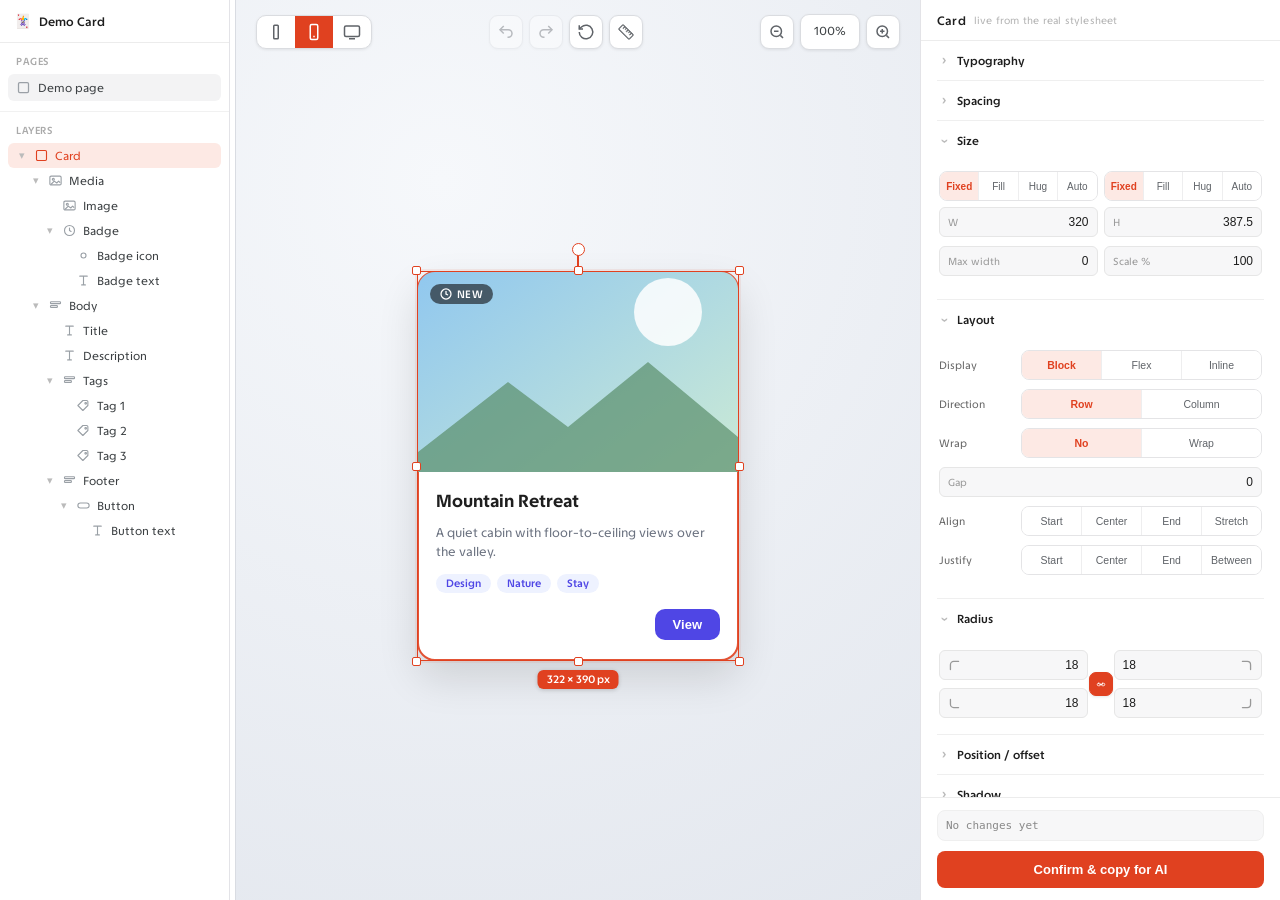
==== commit d7e3b1b3: "Border stroke alignment: inside / center / outside (#4) Added a 3-icon segment (segControl now suppo" ====
--- a/skills/ui-tweaker/template/panel-template.html
+++ b/skills/ui-tweaker/template/panel-template.html
@@ -294,6 +294,7 @@
   .tw-mini-seg { display:flex; min-width:0; border:1px solid #e4e4e6; border-radius:8px; overflow:hidden; background:#fff; }
   .tw-mini-seg button { flex:1 1 0; min-width:0; height:28px; padding:0 6px; border:0; border-right:1px solid #eeeeef; background:#fff; color:#5f6368; font-size:10.5px; cursor:pointer; overflow:hidden; text-overflow:ellipsis; white-space:nowrap; }
   .tw-mini-seg button:last-child { border-right:0; }
+  .tw-mini-seg button svg { display:block; margin:0 auto; width:15px; height:15px; }
   .tw-mini-seg button:hover { background:#f4f4f5; }
 	  .tw-mini-seg button.on { background:var(--tw-accent-soft); color:var(--tw-accent); font-weight:600; }
   .tw-size-axis .tw-seg-row { grid-template-columns:1fr; gap:4px; margin:0; }
@@ -622,6 +623,18 @@
     if('_txHex' in s){ el.style.setProperty('color', s._txHex==='none'?'transparent':s._txHex, 'important'); }
     if('_bdHex' in s){ el.style.setProperty('border-color', paintValue(s._bdHex,s._bdA,'transparent'), 'important'); }
     if(('border-width' in s) || ('_bdHex' in s)){ var _bs=(gcs(key).getPropertyValue('border-style')||'').trim(); if(!_bs || _bs.split(' ')[0]==='none'){ el.style.setProperty('border-style','solid','important'); } }
+    if(('_bdAlign' in s) || ('border-width' in s) || ('_bdHex' in s)){
+      // stroke alignment: center = real border (above); inside/outside = outline ring so the element keeps its size and there's no layout shift
+      var _bAlign=s._bdAlign||'center';
+      var _bW=parseFloat(('border-width' in s)?s['border-width']:cssVal(key,'border-top-width'))||0;
+      if(_bAlign==='center' || _bW<=0){ el.style.removeProperty('outline'); el.style.removeProperty('outline-offset'); }
+      else {
+        var _bCol=('_bdHex' in s)?paintValue(s._bdHex,s._bdA,'currentColor'):(cssVal(key,'border-top-color')||'#000000');
+        el.style.setProperty('border-width','0','important');                 // hide the real border; draw the stroke via outline
+        el.style.setProperty('outline', _bW+'px solid '+_bCol, 'important');
+        el.style.setProperty('outline-offset', (_bAlign==='inside'? -_bW : 0)+'px', 'important');
+      }
+    }
     if('_fillHex' in s){ applySvgPaint(el, 'fill', s._fillHex); }
     if('_strokeHex' in s){ applySvgPaint(el, 'stroke', s._strokeHex); }
     applyText(key);
@@ -825,6 +838,11 @@
         colorRow('_bg','Background', cssVal(key,'background-color'), true, '_bg'),
         colorRow('_tx2','Text', cssVal(key,'color'), false, '_txC'),
         colorRow('_bd','Border', cssVal(key,'border-top-color'), true, '_bd'),
+        segControl('_bdAlign','Stroke', [
+          ['inside',  '<svg viewBox="0 0 18 18" fill="none" stroke="currentColor"><rect x="3" y="3" width="12" height="12" stroke-width="1"/><rect x="4.6" y="4.6" width="8.8" height="8.8" stroke-width="2.4"/></svg>', 'Inside'],
+          ['center',  '<svg viewBox="0 0 18 18" fill="none" stroke="currentColor"><rect x="3.8" y="3.8" width="10.4" height="10.4" stroke-width="2.6"/></svg>', 'Center'],
+          ['outside', '<svg viewBox="0 0 18 18" fill="none" stroke="currentColor"><rect x="5" y="5" width="8" height="8" stroke-width="1"/><rect x="2.5" y="2.5" width="13" height="13" stroke-width="2.4"/></svg>', 'Outside']
+        ], (st._bdAlign||'center')),
         fieldGrid(1,[ numBox('border-width','Border width',0,8,0.5,'px', parseFloat(cssVal(key,'border-top-width'))||0) ])
       ]));
     }
@@ -1226,7 +1244,8 @@
     var group=document.createElement('div'); group.className='tw-mini-seg';
     items.forEach(function(it){
       var b=document.createElement('button'); b.type='button';
-      b.dataset.value=it[0]; b.textContent=it[1];
+      b.dataset.value=it[0];
+      if((it[1]||'').charAt(0)==='<'){ b.innerHTML=it[1]; if(it[2]) b.title=it[2]; } else { b.textContent=it[1]; }
       if(it[0]===init) b.className='on';
       group.appendChild(b);
     });
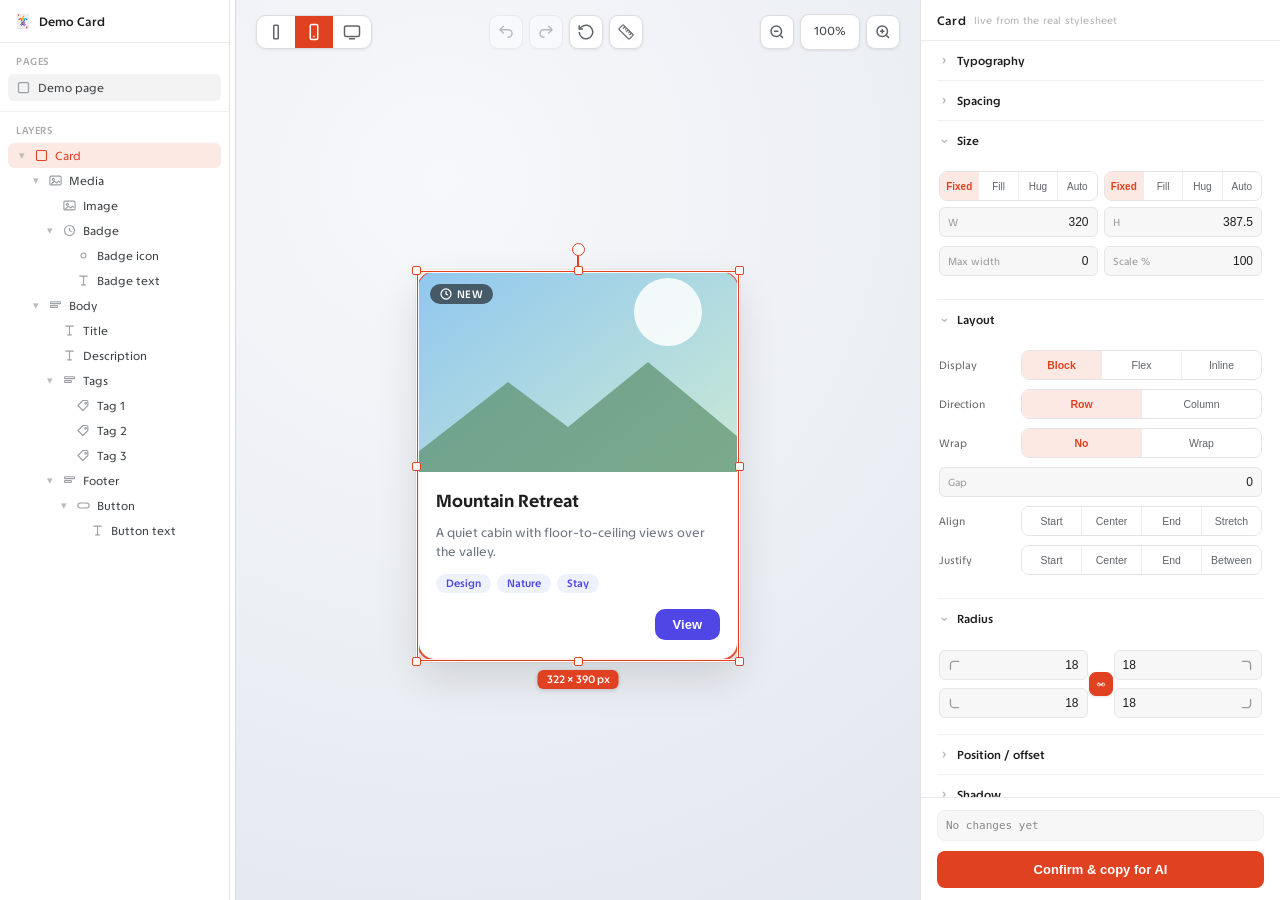
==== commit 678dd6c4: "Gradient middle stop, glass see-through fix, transform-box halo (#4/#6) - #4: gradient now has a dra" ====
--- a/skills/ui-tweaker/template/panel-template.html
+++ b/skills/ui-tweaker/template/panel-template.html
@@ -216,7 +216,7 @@
   /* The transform box must paint above every child of the preview component; if the component itself has a high z-index (e.g. a card with z-index:100), this must be higher */
   #tw-tbox { position:absolute; z-index:99999; pointer-events:none; display:none; }
   #tw-tbox.on { display:block; }
-	  .tw-tbox-frame { position:absolute; inset:0; border:1.5px solid var(--tw-accent); pointer-events:none; box-sizing:border-box; }
+	  .tw-tbox-frame { position:absolute; inset:0; border:1.5px solid var(--tw-accent); pointer-events:none; box-sizing:border-box; box-shadow:0 0 0 1px rgba(255,255,255,.9), inset 0 0 0 1px rgba(255,255,255,.9); }
   .tw-tbox-body { position:absolute; inset:0; pointer-events:auto; cursor:move; z-index:1; }
 	  .tw-tbox-h { position:absolute; width:9px; height:9px; box-sizing:border-box; background:#fff; border:1.5px solid var(--tw-accent); border-radius:2px; pointer-events:auto; z-index:3; }
   .tw-tbox-h.e-nw{ left:-5px;  top:-5px;    cursor:nwse-resize; }
@@ -624,19 +624,21 @@
     if('_bdHex' in s){ el.style.setProperty('border-color', paintValue(s._bdHex,s._bdA,'transparent'), 'important'); }
     if(('border-width' in s) || ('_bdHex' in s)){ var _bs=(gcs(key).getPropertyValue('border-style')||'').trim(); if(!_bs || _bs.split(' ')[0]==='none'){ el.style.setProperty('border-style','solid','important'); } }
     if(('_bdAlign' in s) || ('border-width' in s) || ('_bdHex' in s)){
-      // stroke alignment: center = real border (above); inside/outside = outline ring so the element keeps its size and there's no layout shift
+      // stroke alignment via outline (all three), so changing width never reflows/shifts the element
       var _bAlign=s._bdAlign||'center';
       var _bW=parseFloat(('border-width' in s)?s['border-width']:cssVal(key,'border-top-width'))||0;
-      if(_bAlign==='center' || _bW<=0){ el.style.removeProperty('outline'); el.style.removeProperty('outline-offset'); }
+      if(_bW<=0){ el.style.removeProperty('outline'); el.style.removeProperty('outline-offset'); }
       else {
         var _bCol=('_bdHex' in s)?paintValue(s._bdHex,s._bdA,'currentColor'):(cssVal(key,'border-top-color')||'#000000');
-        el.style.setProperty('border-width','0','important');                 // hide the real border; draw the stroke via outline
+        el.style.setProperty('border-width','0','important');
         el.style.setProperty('outline', _bW+'px solid '+_bCol, 'important');
-        el.style.setProperty('outline-offset', (_bAlign==='inside'? -_bW : 0)+'px', 'important');
+        var _off=_bAlign==='inside'? -_bW : (_bAlign==='outside'? 0 : -_bW/2);   // center = half in / half out
+        el.style.setProperty('outline-offset', _off+'px', 'important');
       }
     }
     if('_fillHex' in s){ applySvgPaint(el, 'fill', s._fillHex); }
     if('_strokeHex' in s){ applySvgPaint(el, 'stroke', s._strokeHex); }
+    if('_effects' in s){ var _glass=(s._effects||[]).filter(function(f){return f.type==='glass'&&!f.off;})[0]; if(_glass){ el.style.setProperty('background', hexToRgba(_glass.hex||'#ffffff', _glass.alpha==null?0.28:_glass.alpha), 'important'); } }   // glass tint wins (see-through so the backdrop blur shows)
     applyText(key);
     if(!skipRestore) sameEditTargetKeys(key).forEach(function(k){ applyEl(k, true); });
     scheduleTBox();
@@ -646,7 +648,14 @@
     var a0=('_gradStartA' in s)?s._gradStartA:1, a1=('_gradEndA' in s)?s._gradEndA:1;
     var deg=('_gradAngle' in s)?s._gradAngle:180;
     var p0=('_gradStartPos' in s)?s._gradStartPos:0, p1=('_gradEndPos' in s)?s._gradEndPos:100;
-    return 'linear-gradient('+deg+'deg, '+hexToRgba(s._gradStartHex||'#ffffff',a0)+' '+f1(p0)+'%, '+hexToRgba(s._gradEndHex||'#94e1ff',a1)+' '+f1(p1)+'%)';
+    var stops=[hexToRgba(s._gradStartHex||'#ffffff',a0)+' '+f1(p0)+'%'];
+    if('_gradMidHex' in s){ var am=('_gradMidA' in s)?s._gradMidA:1, pm=('_gradMidPos' in s)?s._gradMidPos:50; stops.push(hexToRgba(s._gradMidHex,am)+' '+f1(pm)+'%'); }
+    stops.push(hexToRgba(s._gradEndHex||'#94e1ff',a1)+' '+f1(p1)+'%');
+    return 'linear-gradient('+deg+'deg, '+stops.join(', ')+')';
+  }
+  function blendHex(a,b){
+    function p(h){ h=(h||'#000000').replace('#',''); if(h.length===3) h=h[0]+h[0]+h[1]+h[1]+h[2]+h[2]; return [parseInt(h.slice(0,2),16),parseInt(h.slice(2,4),16),parseInt(h.slice(4,6),16)]; }
+    var x=p(a),y=p(b); return '#'+[0,1,2].map(function(i){ return ('0'+Math.round((x[i]+y[i])/2).toString(16)).slice(-2); }).join('');
   }
   function applyEffects(el, effects){
     var shadows=[], filters=[], bfilters=[];
@@ -669,7 +678,7 @@
         if(!isSvg){
           bfilters.push('blur('+(f.blur==null?18:f.blur)+'px)');
           bfilters.push('saturate('+(f.saturate==null?1.6:f.saturate)+')');
-          el.style.setProperty('background-color', hexToRgba(f.hex||'#ffffff', f.alpha==null?0.28:f.alpha), 'important');
+          // the translucent tint is re-applied at the end of applyEl() so it wins over the background block
         }
       }
     });
@@ -794,12 +803,7 @@
     ]));
 
     cats.push(shadowCat(key));
-    cats.push(effectsCat(key));
-
-    var bf=cssVal(key,'backdrop-filter')||cssVal(key,'-webkit-backdrop-filter')||'none';
-    cats.push(cat('Frosted glass', false, [
-      fieldGrid(1,[ numBox('backdrop-filter','Blur',0,30,0.5,'px', bfBlur(bf)) ])
-    ]));
+    cats.push(effectsCat(key));   // Effects already provides Glass; the separate Frosted glass category was redundant and removed
 
     if(isSvgKey(key)){
       cats.push(cat('SVG Icon', true, [
@@ -1498,12 +1502,14 @@
     var a0=('_gradStartA' in st)?st._gradStartA:gd.a0, a1=('_gradEndA' in st)?st._gradEndA:gd.a1;
     var h0=st._gradStartHex||gd.h0, h1=st._gradEndHex||gd.h1;
     var p0=('_gradStartPos' in st)?st._gradStartPos:0, p1=('_gradEndPos' in st)?st._gradEndPos:100;
+    var hm=('_gradMidHex' in st)?st._gradMidHex:blendHex(h0,h1), am=('_gradMidA' in st)?st._gradMidA:f1((a0+a1)/2), pm=('_gradMidPos' in st)?st._gradMidPos:50;
     row.innerHTML='<div class="tw-grad-head"><span>'+label+'</span><button type="button" class="tw-grad-remove" aria-label="Remove gradient">✕</button></div>'+
-      '<div class="tw-gradient-bar"><button type="button" class="tw-grad-stop on" data-grad-handle="start" aria-label="Start color stop"></button><button type="button" class="tw-grad-stop" data-grad-handle="end" aria-label="End color stop"></button></div>'+
-      '<div class="tw-gradient-controls"><input type="color" data-stop="start" value="'+h0+'"><input type="range" data-alpha="start" min="0" max="1" step="0.01" value="'+f1(a0)+'"><input type="color" data-stop="end" value="'+h1+'"><input type="range" data-alpha="end" min="0" max="1" step="0.01" value="'+f1(a1)+'"></div>';
+      '<div class="tw-gradient-bar"><button type="button" class="tw-grad-stop on" data-grad-handle="start" aria-label="Start color stop"></button><button type="button" class="tw-grad-stop" data-grad-handle="mid" aria-label="Middle color stop"></button><button type="button" class="tw-grad-stop" data-grad-handle="end" aria-label="End color stop"></button></div>'+
+      '<div class="tw-gradient-controls"><input type="color" data-stop="start" value="'+h0+'"><input type="range" data-alpha="start" min="0" max="1" step="0.01" value="'+f1(a0)+'"><input type="color" data-stop="mid" value="'+hm+'"><input type="range" data-alpha="mid" min="0" max="1" step="0.01" value="'+f1(am)+'"><input type="color" data-stop="end" value="'+h1+'"><input type="range" data-alpha="end" min="0" max="1" step="0.01" value="'+f1(a1)+'"></div>';
     row.dataset.startPos=p0;
     row.dataset.endPos=p1;
-    paintGradientRow(row, h0, h1, a0, a1, p0, p1);
+    row.dataset.midPos=pm;
+    paintGradientRow(row, h0, h1, a0, a1, p0, p1, hm, am, pm);
     return row;
   }
   function gradientInitial(key){
@@ -1520,12 +1526,15 @@
     if(cb && cb.hex && cb.a!==0){ var aa=(cb.a==null?1:cb.a); return {h0:cb.hex,a0:aa,h1:cb.hex,a1:aa}; }
     return {h0:'#ffffff',a0:1,h1:'#ffffff',a1:1};
   }
-  function paintGradientRow(row,h0,h1,a0,a1,p0,p1){
+  function paintGradientRow(row,h0,h1,a0,a1,p0,p1,hm,am,pm){
     var bar=row.querySelector('.tw-gradient-bar');
-    bar.style.background=makeGradient({_gradStartHex:h0,_gradStartA:a0,_gradEndHex:h1,_gradEndA:a1,_gradStartPos:p0,_gradEndPos:p1,_gradAngle:90});
-    var s0=row.querySelector('[data-grad-handle=start]'), s1=row.querySelector('[data-grad-handle=end]');
+    var gs={_gradStartHex:h0,_gradStartA:a0,_gradEndHex:h1,_gradEndA:a1,_gradStartPos:p0,_gradEndPos:p1,_gradAngle:90};
+    if(hm!=null){ gs._gradMidHex=hm; gs._gradMidA=am; gs._gradMidPos=pm; }
+    bar.style.background=makeGradient(gs);
+    var s0=row.querySelector('[data-grad-handle=start]'), s1=row.querySelector('[data-grad-handle=end]'), sm=row.querySelector('[data-grad-handle=mid]');
     if(s0){ s0.style.left=f1(p0)+'%'; s0.style.background=hexToRgba(h0,a0); }
     if(s1){ s1.style.left=f1(p1)+'%'; s1.style.background=hexToRgba(h1,a1); }
+    if(sm&&hm!=null){ sm.style.left=f1(pm)+'%'; sm.style.background=hexToRgba(hm,am); }
   }
   function fmt(v,unit){ if(unit==='') return f1(v); return f1(v)+unit; }
 
@@ -1676,14 +1685,15 @@
       var bar=row.querySelector('.tw-gradient-bar'); if(!bar) return;
       var active='start';
       var upd=function(){
-        var h0=row.querySelector('[data-stop=start]').value, h1=row.querySelector('[data-stop=end]').value;
-        var a0=parseFloat(row.querySelector('[data-alpha=start]').value), a1=parseFloat(row.querySelector('[data-alpha=end]').value);
-        var p0=parseFloat(row.dataset.startPos||'0'), p1=parseFloat(row.dataset.endPos||'100');
-        paintGradientRow(row,h0,h1,a0,a1,p0,p1);
+        var h0=row.querySelector('[data-stop=start]').value, h1=row.querySelector('[data-stop=end]').value, hm=row.querySelector('[data-stop=mid]').value;
+        var a0=parseFloat(row.querySelector('[data-alpha=start]').value), a1=parseFloat(row.querySelector('[data-alpha=end]').value), am=parseFloat(row.querySelector('[data-alpha=mid]').value);
+        var p0=parseFloat(row.dataset.startPos||'0'), p1=parseFloat(row.dataset.endPos||'100'), pm=parseFloat(row.dataset.midPos||'50');
+        paintGradientRow(row,h0,h1,a0,a1,p0,p1,hm,am,pm);
         controlKeys().forEach(function(k){
           ensure(k);
-          state[k]._gradStartHex=h0; state[k]._gradEndHex=h1;
-          state[k]._gradStartA=a0; state[k]._gradEndA=a1; state[k]._gradStartPos=p0; state[k]._gradEndPos=p1; state[k]._gradAngle=180;
+          state[k]._gradStartHex=h0; state[k]._gradEndHex=h1; state[k]._gradMidHex=hm;
+          state[k]._gradStartA=a0; state[k]._gradEndA=a1; state[k]._gradMidA=am;
+          state[k]._gradStartPos=p0; state[k]._gradEndPos=p1; state[k]._gradMidPos=pm; state[k]._gradAngle=180;
           state[k]._gradOn=true;
           applyEl(k);
         });
@@ -1697,7 +1707,7 @@
           var move=function(ev){
             var r=bar.getBoundingClientRect();
             var pct=Math.max(0,Math.min(100,((ev.clientX-r.left)/Math.max(1,r.width))*100));
-            row.dataset[active==='start'?'startPos':'endPos']=pct;
+            row.dataset[active==='start'?'startPos':(active==='mid'?'midPos':'endPos')]=pct;
             upd();
           };
           var up=function(){ document.removeEventListener('mousemove',move); document.removeEventListener('mouseup',up); commit(); };
@@ -1709,8 +1719,9 @@
       bar.addEventListener('mousedown',function(e){
         if(e.target.classList.contains('tw-grad-stop')) return;
         var r=bar.getBoundingClientRect(), pct=((e.clientX-r.left)/Math.max(1,r.width))*100;
-        var p0=parseFloat(row.dataset.startPos||'0'), p1=parseFloat(row.dataset.endPos||'100');
-        active=Math.abs(pct-p0)<=Math.abs(pct-p1)?'start':'end';
+        var cand=[['start',parseFloat(row.dataset.startPos||'0')],['mid',parseFloat(row.dataset.midPos||'50')],['end',parseFloat(row.dataset.endPos||'100')]];
+        cand.sort(function(a,b){ return Math.abs(pct-a[1])-Math.abs(pct-b[1]); });
+        active=cand[0][0];
         var stop=row.querySelector('[data-grad-handle='+active+']');
         if(stop) stop.dispatchEvent(new MouseEvent('mousedown',{clientX:e.clientX,clientY:e.clientY,bubbles:true}));
       });
@@ -2425,7 +2436,7 @@
   ];
   var FORMAT_STATE_KEYS = {
     _bgHex:true,_bgA:true,_txHex:true,_bdHex:true,_bdA:true,_fillHex:true,_strokeHex:true,
-    _gradStartHex:true,_gradEndHex:true,_gradStartA:true,_gradEndA:true,_gradStartPos:true,_gradEndPos:true,_gradAngle:true,
+    _gradStartHex:true,_gradEndHex:true,_gradStartA:true,_gradEndA:true,_gradStartPos:true,_gradEndPos:true,_gradAngle:true,_gradMidHex:true,_gradMidA:true,_gradMidPos:true,
     _effects:true,_glassBlur:true,_glassSat:true,_glassTopA:true,_glassMidA:true,_glassBotA:true,_glassTopHi:true,_glassEdgeA:true,
     _glassEdgeTop:true,_glassEdgeSides:true,_glassEdgeRight:true,_glassEdgeBot:true,_glassInnerA:true,_glassInnerTop:true,
     _glassX:true,_glassBorderA:true,_glassBorderX:true,_glassBorderY:true,_shadows:true
@@ -3008,7 +3019,7 @@
       else if(p==='_svgSize')out['width/height']=s._svgSize+'px';
       else if(p==='_svgBgShape')out['background-shape']=s._svgBgShape;
       else if(p==='_effects'){}
-      else if(p==='_gradStartHex'||p==='_gradEndHex'||p==='_gradStartA'||p==='_gradEndA'||p==='_gradStartPos'||p==='_gradEndPos'||p==='_gradAngle'){}
+      else if(p==='_gradStartHex'||p==='_gradEndHex'||p==='_gradStartA'||p==='_gradEndA'||p==='_gradStartPos'||p==='_gradEndPos'||p==='_gradAngle'||p==='_gradMidHex'||p==='_gradMidA'||p==='_gradMidPos'){}
       else if(p==='_text')out['text-content']=s._text;
       else if(p==='_ph')out['placeholder']=s._ph;
       else if(p==='_val')out['value (typed text)']=s._val;
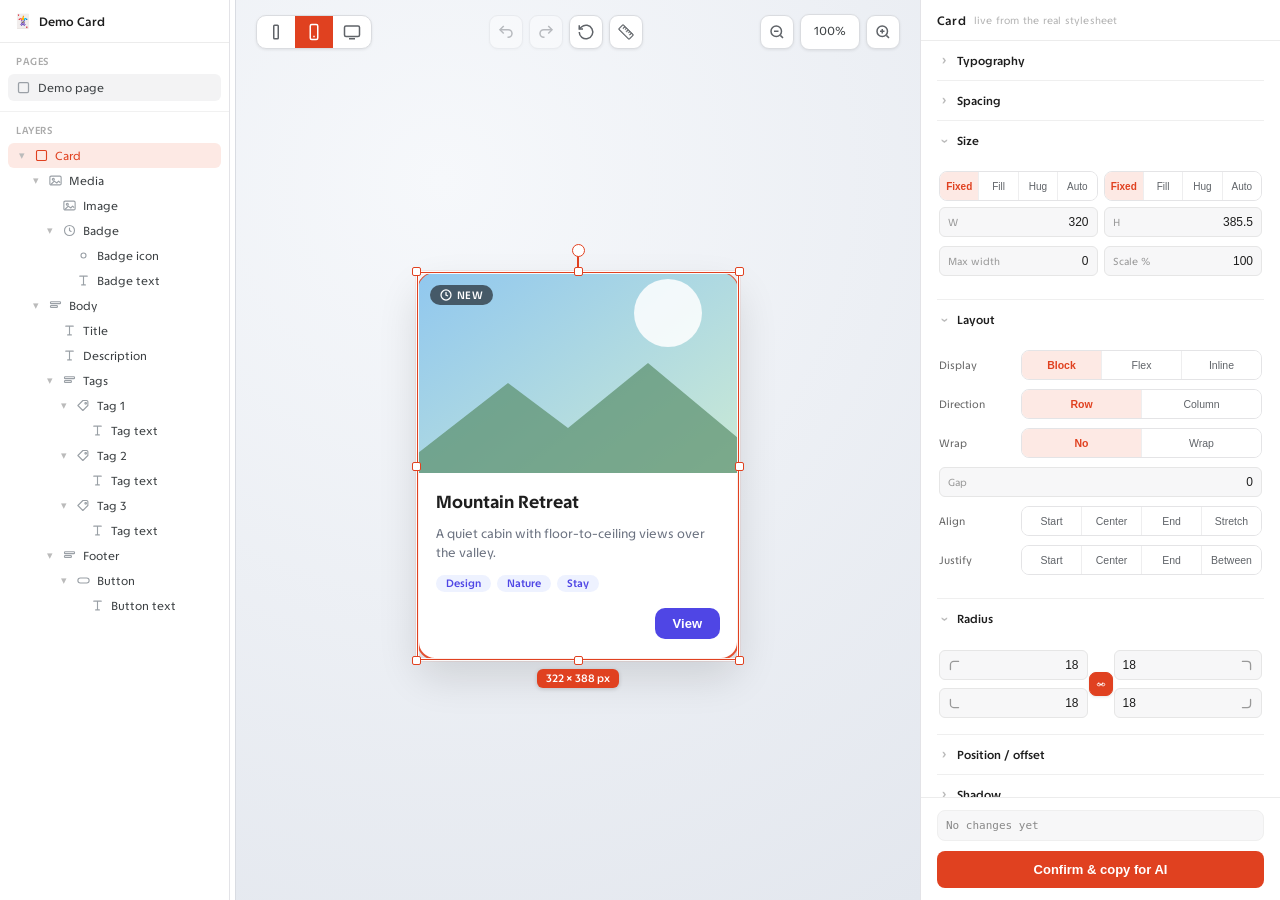
==== commit 6efa2563: "Split tag text from its frame (#5) Each demo tag now wraps its label in a .demo-tag-text span with i" ====
--- a/skills/ui-tweaker/template/panel-template.html
+++ b/skills/ui-tweaker/template/panel-template.html
@@ -429,7 +429,7 @@
         <div class="demo-card-body">
           <h3 class="demo-card-title" id="demo-card-title" data-pick="title">Mountain Retreat</h3>
           <p class="demo-card-desc" id="demo-card-desc" data-pick="desc">A quiet cabin with floor-to-ceiling views over the valley.</p>
-          <div class="demo-card-tags" id="demo-card-tags" data-pick="tags"><span class="demo-tag" data-pick="tag1">Design</span><span class="demo-tag" data-pick="tag2">Nature</span><span class="demo-tag" data-pick="tag3">Stay</span></div>
+          <div class="demo-card-tags" id="demo-card-tags" data-pick="tags"><span class="demo-tag" data-pick="tag1"><span class="demo-tag-text" data-pick="tag1Text">Design</span></span><span class="demo-tag" data-pick="tag2"><span class="demo-tag-text" data-pick="tag2Text">Nature</span></span><span class="demo-tag" data-pick="tag3"><span class="demo-tag-text" data-pick="tag3Text">Stay</span></span></div>
           <div class="demo-card-footer">
             <button class="demo-card-btn" id="demo-card-btn" data-pick="btn" type="button"><span class="demo-card-btn-text" data-pick="btnText">View</span></button>
           </div>
@@ -473,6 +473,9 @@
     tag1:  '#demo-card-tags .demo-tag:nth-of-type(1)',
     tag2:  '#demo-card-tags .demo-tag:nth-of-type(2)',
     tag3:  '#demo-card-tags .demo-tag:nth-of-type(3)',
+    tag1Text: '#demo-card-tags .demo-tag:nth-of-type(1) .demo-tag-text',
+    tag2Text: '#demo-card-tags .demo-tag:nth-of-type(2) .demo-tag-text',
+    tag3Text: '#demo-card-tags .demo-tag:nth-of-type(3) .demo-tag-text',
     btn:   '#demo-card-btn',
     btnText: '#demo-card-btn .demo-card-btn-text'
   };
@@ -494,6 +497,9 @@
     tag1:'.demo-card-tags .demo-tag:nth-of-type(1)',
     tag2:'.demo-card-tags .demo-tag:nth-of-type(2)',
     tag3:'.demo-card-tags .demo-tag:nth-of-type(3)',
+    tag1Text:'.demo-card-tags .demo-tag:nth-of-type(1) .demo-tag-text',
+    tag2Text:'.demo-card-tags .demo-tag:nth-of-type(2) .demo-tag-text',
+    tag3Text:'.demo-card-tags .demo-tag:nth-of-type(3) .demo-tag-text',
     btn:'.demo-card-btn', btnText:'.demo-card-btn .demo-card-btn-text'
   };
   function elFor(key){ return key && SEL[key] ? document.querySelector(SEL[key]) : null; }
@@ -2221,9 +2227,9 @@
         { key:'title', label:'Title', icon:'text' },
         { key:'desc',  label:'Description', icon:'text' },
         { key:'tags', label:'Tags', icon:'group', children:[
-          { key:'tag1', label:'Tag 1', icon:'tag' },
-          { key:'tag2', label:'Tag 2', icon:'tag' },
-          { key:'tag3', label:'Tag 3', icon:'tag' }
+          { key:'tag1', label:'Tag 1', icon:'tag', children:[ { key:'tag1Text', label:'Tag text', icon:'text' } ] },
+          { key:'tag2', label:'Tag 2', icon:'tag', children:[ { key:'tag2Text', label:'Tag text', icon:'text' } ] },
+          { key:'tag3', label:'Tag 3', icon:'tag', children:[ { key:'tag3Text', label:'Tag text', icon:'text' } ] }
         ]},
         { label:'Footer', icon:'group', children:[
           { key:'btn', label:'Button', icon:'btn', children:[
--- a/examples/demo.css
+++ b/examples/demo.css
@@ -91,6 +91,7 @@
   font-size: 11px;
   font-weight: 600;
 }
+.demo-tag .demo-tag-text { line-height: 1; }
 
 .demo-card-footer {
   display: flex;
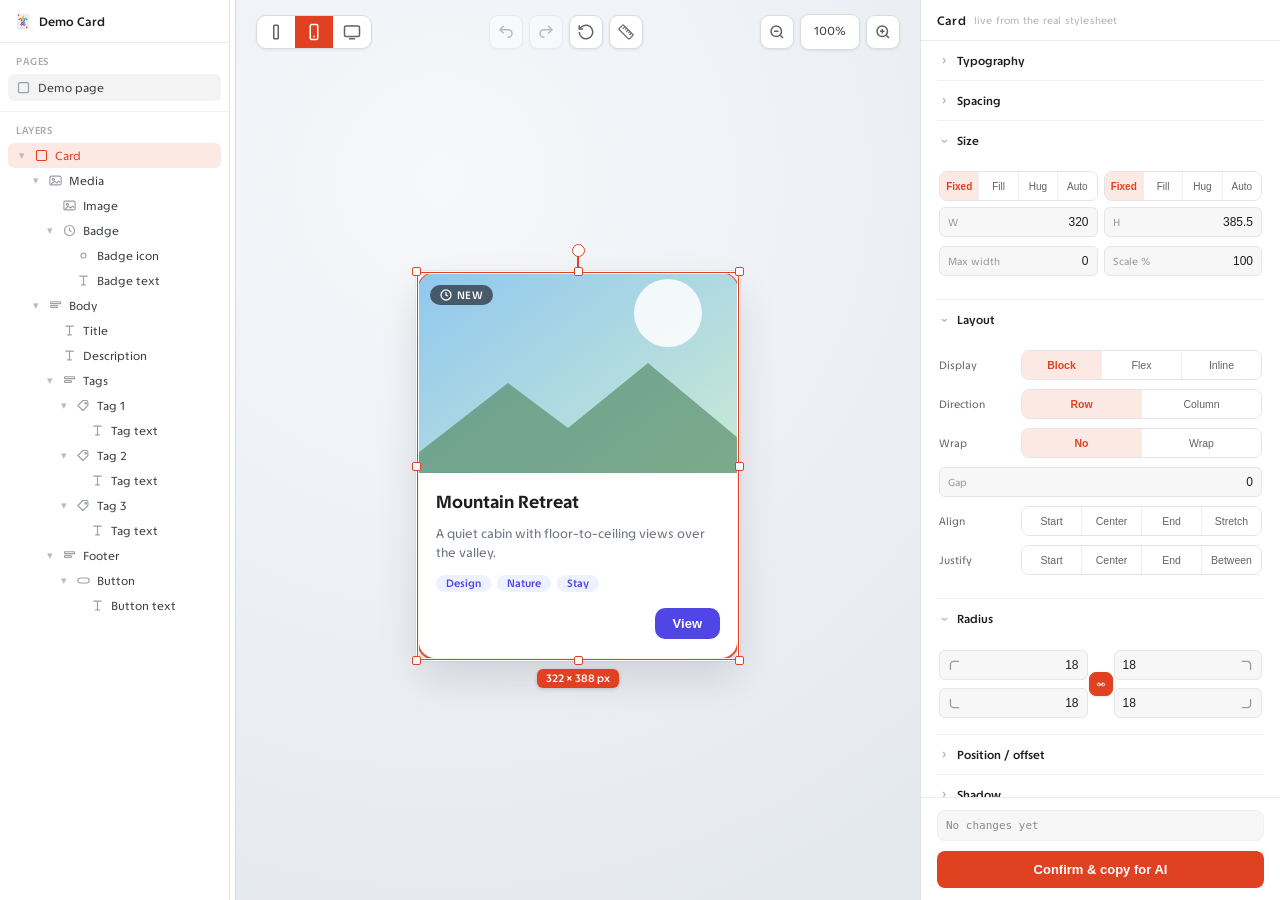
==== commit 73974bef: "Panel keeps scroll on rebuild; keyboard-delete gradient stop; Confirm 'Copied!' flash (1.5.1) Co-Aut" ====
--- a/skills/ui-tweaker/template/panel-template.html
+++ b/skills/ui-tweaker/template/panel-template.html
@@ -352,11 +352,23 @@
   .tw-gradient-controls { display:grid; grid-template-columns:34px 1fr 34px 1fr; gap:7px; align-items:center; }
   .tw-gradient-controls input[type=color] { width:34px; height:28px; padding:0; border:1px solid #e0e0e0; border-radius:6px; background:#fff; }
 	  .tw-gradient-controls input[type=range] { width:100%; accent-color:var(--tw-accent); }
+  .tw-gradient-bar:focus { outline:none; }
+  .tw-gs-controls { display:flex; align-items:center; gap:7px; margin-top:2px; }
+  .tw-gs-color { width:34px; height:28px; padding:0; border:1px solid #e0e0e0; border-radius:6px; background:#fff; flex:none; cursor:pointer; }
+  .tw-gs-alpha { flex:1 1 auto; min-width:40px; accent-color:var(--tw-accent); }
+  .tw-gs-posbox { display:inline-flex; align-items:center; gap:2px; flex:none; }
+  .tw-gs-posbox input { width:42px; font-size:11px; padding:3px 4px; border:1px solid #e0e0e0; border-radius:6px; text-align:right; }
+  .tw-gs-posbox i { font-size:10px; color:#999; font-style:normal; }
+  .tw-gs-del { flex:none; width:24px; height:24px; border:0; border-radius:6px; background:#f3f3f4; color:#9aa0a6; cursor:pointer; font-size:11px; }
+  .tw-gs-del:hover { background:#fde7e2; color:#c0392b; }
+  .tw-gs-hint { font-size:10px; color:#aaa; margin-top:5px; line-height:1.4; }
+  .tw-hidden { display:none !important; }
 
   .tw-confirm { flex:none; margin:0; padding:12px 16px; background:#fff; border-top:1px solid #ececec; }
   .tw-summary { font-size:11px; color:#888; max-height:84px; overflow:auto; white-space:pre-wrap; background:#f7f7f8; border:1px solid #efefef; border-radius:8px; padding:8px; margin-bottom:10px; font-family: ui-monospace, monospace; }
 	  .tw-confirm button { width:100%; padding:11px; border:none; border-radius:8px; background:var(--tw-accent); color:#fff; font-size:13px; font-weight:600; cursor:pointer; transition:background .12s; }
 	  .tw-confirm button:hover { background:var(--tw-accent-strong); }
+	  .tw-confirm button.copied { background:#1f9d3a; }
   .tw-toast { position:fixed; bottom:18px; left:50%; transform:translateX(-50%) translateY(20px); background:#202124; color:#fff; font-size:12.5px; padding:9px 16px; border-radius:999px; opacity:0; transition:.25s; z-index:50; }
   .tw-toast.show { opacity:1; transform:translateX(-50%) translateY(0); }
 </style>
@@ -650,14 +662,26 @@
     scheduleTBox();
   }
 
+  // multi-stop gradient model: state._gradStops = [{p:0-100, h:'#hex', a:0-1}, ...] (>=2). Falls back / migrates from the old start/mid/end keys.
+  function gradStops(s){
+    if(s._gradStops && s._gradStops.length>=2) return s._gradStops;
+    var arr=[{p:('_gradStartPos' in s)?s._gradStartPos:0, h:s._gradStartHex||'#ffffff', a:('_gradStartA' in s)?s._gradStartA:1}];
+    if('_gradMidHex' in s) arr.push({p:('_gradMidPos' in s)?s._gradMidPos:50, h:s._gradMidHex, a:('_gradMidA' in s)?s._gradMidA:1});
+    arr.push({p:('_gradEndPos' in s)?s._gradEndPos:100, h:s._gradEndHex||'#94e1ff', a:('_gradEndA' in s)?s._gradEndA:1});
+    return arr;
+  }
   function makeGradient(s){
-    var a0=('_gradStartA' in s)?s._gradStartA:1, a1=('_gradEndA' in s)?s._gradEndA:1;
     var deg=('_gradAngle' in s)?s._gradAngle:180;
-    var p0=('_gradStartPos' in s)?s._gradStartPos:0, p1=('_gradEndPos' in s)?s._gradEndPos:100;
-    var stops=[hexToRgba(s._gradStartHex||'#ffffff',a0)+' '+f1(p0)+'%'];
-    if('_gradMidHex' in s){ var am=('_gradMidA' in s)?s._gradMidA:1, pm=('_gradMidPos' in s)?s._gradMidPos:50; stops.push(hexToRgba(s._gradMidHex,am)+' '+f1(pm)+'%'); }
-    stops.push(hexToRgba(s._gradEndHex||'#94e1ff',a1)+' '+f1(p1)+'%');
-    return 'linear-gradient('+deg+'deg, '+stops.join(', ')+')';
+    var st=gradStops(s).slice().sort(function(a,b){return a.p-b.p;});
+    return 'linear-gradient('+deg+'deg, '+st.map(function(o){return hexToRgba(o.h,o.a==null?1:o.a)+' '+f1(o.p)+'%';}).join(', ')+')';
+  }
+  function _hexArr(h){ h=(h||'#000000').replace('#',''); if(h.length===3)h=h[0]+h[0]+h[1]+h[1]+h[2]+h[2]; return [parseInt(h.slice(0,2),16),parseInt(h.slice(2,4),16),parseInt(h.slice(4,6),16)]; }
+  function gradColorAt(stops, pos){   // interpolated colour+alpha at a position (for a new stop's default = midpoint of its neighbours)
+    var st=stops.slice().sort(function(a,b){return a.p-b.p;});
+    if(pos<=st[0].p) return {h:st[0].h,a:st[0].a==null?1:st[0].a};
+    if(pos>=st[st.length-1].p) return {h:st[st.length-1].h,a:st[st.length-1].a==null?1:st[st.length-1].a};
+    for(var i=0;i<st.length-1;i++){ if(pos>=st[i].p&&pos<=st[i+1].p){ var t=(pos-st[i].p)/Math.max(.0001,st[i+1].p-st[i].p); var c1=_hexArr(st[i].h),c2=_hexArr(st[i+1].h); var hh='#'+[0,1,2].map(function(j){return ('0'+Math.round(c1[j]+(c2[j]-c1[j])*t).toString(16)).slice(-2);}).join(''); var a0=st[i].a==null?1:st[i].a,a1=st[i+1].a==null?1:st[i+1].a; return {h:hh,a:f1(a0+(a1-a0)*t)}; } }
+    return {h:st[0].h,a:1};
   }
   function blendHex(a,b){
     function p(h){ h=(h||'#000000').replace('#',''); if(h.length===3) h=h[0]+h[0]+h[1]+h[1]+h[2]+h[2]; return [parseInt(h.slice(0,2),16),parseInt(h.slice(2,4),16),parseInt(h.slice(4,6),16)]; }
@@ -738,6 +762,7 @@
   // ---- Build the control panel ----
   function buildPanel(){
     var key=cur, p=document.getElementById('panel');
+    var _scrollSave=p.scrollTop;   // keep the panel's scroll position across rebuilds (don't jump to top on every interaction)
     p.innerHTML='';
     if(!key){
       var empty=document.createElement('div');
@@ -859,6 +884,7 @@
 
     cats.forEach(function(c){ p.appendChild(c); });
     bindRows();
+    p.scrollTop=_scrollSave;   // restore scroll
   }
 
   function lineH(key){
@@ -1504,18 +1530,17 @@
       row.innerHTML='<button type="button" class="tw-add-shadow tw-add-grad">+ Add '+label.toLowerCase()+'</button>';
       return row;
     }
-    var gd=gradientInitial(key);
-    var a0=('_gradStartA' in st)?st._gradStartA:gd.a0, a1=('_gradEndA' in st)?st._gradEndA:gd.a1;
-    var h0=st._gradStartHex||gd.h0, h1=st._gradEndHex||gd.h1;
-    var p0=('_gradStartPos' in st)?st._gradStartPos:0, p1=('_gradEndPos' in st)?st._gradEndPos:100;
-    var hm=('_gradMidHex' in st)?st._gradMidHex:blendHex(h0,h1), am=('_gradMidA' in st)?st._gradMidA:f1((a0+a1)/2), pm=('_gradMidPos' in st)?st._gradMidPos:50;
+    var stops=gradStops(st);
+    var sel=Math.max(0,Math.min(st._gradSel==null?0:st._gradSel, stops.length-1));
+    var order=stops.map(function(o,i){return {p:o.p,i:i};}).sort(function(a,b){return a.p-b.p;});
+    var firstI=order[0].i, lastI=order[order.length-1].i;
+    var handles=stops.map(function(o,i){ return '<button type="button" class="tw-grad-stop'+(i===sel?' on':'')+'" data-stop-index="'+i+'" tabindex="-1" style="left:'+f1(o.p)+'%;background:'+hexToRgba(o.h,o.a==null?1:o.a)+'"></button>'; }).join('');
+    var sc=stops[sel]; var canDel=(sel!==firstI && sel!==lastI);
     row.innerHTML='<div class="tw-grad-head"><span>'+label+'</span><button type="button" class="tw-grad-remove" aria-label="Remove gradient">✕</button></div>'+
-      '<div class="tw-gradient-bar"><button type="button" class="tw-grad-stop on" data-grad-handle="start" aria-label="Start color stop"></button><button type="button" class="tw-grad-stop" data-grad-handle="mid" aria-label="Middle color stop"></button><button type="button" class="tw-grad-stop" data-grad-handle="end" aria-label="End color stop"></button></div>'+
-      '<div class="tw-gradient-controls"><input type="color" data-stop="start" value="'+h0+'"><input type="range" data-alpha="start" min="0" max="1" step="0.01" value="'+f1(a0)+'"><input type="color" data-stop="mid" value="'+hm+'"><input type="range" data-alpha="mid" min="0" max="1" step="0.01" value="'+f1(am)+'"><input type="color" data-stop="end" value="'+h1+'"><input type="range" data-alpha="end" min="0" max="1" step="0.01" value="'+f1(a1)+'"></div>';
-    row.dataset.startPos=p0;
-    row.dataset.endPos=p1;
-    row.dataset.midPos=pm;
-    paintGradientRow(row, h0, h1, a0, a1, p0, p1, hm, am, pm);
+      '<div class="tw-gradient-bar" tabindex="0">'+handles+'</div>'+
+      '<div class="tw-gs-controls"><input type="color" class="tw-gs-color" value="'+sc.h+'"><input type="range" class="tw-gs-alpha" min="0" max="1" step="0.01" value="'+f1(sc.a==null?1:sc.a)+'"><span class="tw-gs-posbox"><input type="number" class="tw-gs-pos" min="0" max="100" value="'+Math.round(sc.p)+'"><i>%</i></span><button type="button" class="tw-gs-del'+(canDel?'':' tw-hidden')+'" title="Delete stop (or press Delete)">✕</button></div>'+
+      '<div class="tw-gs-hint">Click the bar to add a colour · double-click a dot to recolour · Delete removes a middle stop</div>';
+    row.querySelector('.tw-gradient-bar').style.background=makeGradient({_gradStops:stops,_gradAngle:90});
     return row;
   }
   function gradientInitial(key){
@@ -1689,48 +1714,42 @@
       var rem=row.querySelector('.tw-grad-remove');
       if(rem){ rem.addEventListener('click',function(){ controlKeys().forEach(function(k){ ensure(k); state[k]._gradOn=false; applyEl(k); }); commit(); buildPanel(); }); }
       var bar=row.querySelector('.tw-gradient-bar'); if(!bar) return;
-      var active='start';
-      var upd=function(){
-        var h0=row.querySelector('[data-stop=start]').value, h1=row.querySelector('[data-stop=end]').value, hm=row.querySelector('[data-stop=mid]').value;
-        var a0=parseFloat(row.querySelector('[data-alpha=start]').value), a1=parseFloat(row.querySelector('[data-alpha=end]').value), am=parseFloat(row.querySelector('[data-alpha=mid]').value);
-        var p0=parseFloat(row.dataset.startPos||'0'), p1=parseFloat(row.dataset.endPos||'100'), pm=parseFloat(row.dataset.midPos||'50');
-        paintGradientRow(row,h0,h1,a0,a1,p0,p1,hm,am,pm);
-        controlKeys().forEach(function(k){
-          ensure(k);
-          state[k]._gradStartHex=h0; state[k]._gradEndHex=h1; state[k]._gradMidHex=hm;
-          state[k]._gradStartA=a0; state[k]._gradEndA=a1; state[k]._gradMidA=am;
-          state[k]._gradStartPos=p0; state[k]._gradEndPos=p1; state[k]._gradMidPos=pm; state[k]._gradAngle=180;
-          state[k]._gradOn=true;
-          applyEl(k);
+      function stopsOf(k){ ensure(k); if(!state[k]._gradStops) state[k]._gradStops=gradStops(state[k]).map(function(o){return {p:o.p,h:o.h,a:o.a==null?1:o.a};}); return state[k]._gradStops; }
+      function sel(){ var v=state[cur]&&state[cur]._gradSel; return v==null?0:v; }
+      function applyAll(){ controlKeys().forEach(function(k){ ensure(k); state[k]._gradOn=true; applyEl(k); }); }
+      function repaint(){ var ss=stopsOf(cur); bar.style.background=makeGradient({_gradStops:ss,_gradAngle:90});
+        bar.querySelectorAll('.tw-grad-stop').forEach(function(h){ var i=+h.dataset.stopIndex, o=ss[i]; if(o){ h.style.left=f1(o.p)+'%'; h.style.background=hexToRgba(o.h,o.a==null?1:o.a); h.classList.toggle('on', i===sel()); } });
+        var o=ss[sel()]; if(o){ var ci=row.querySelector('.tw-gs-color'), ai=row.querySelector('.tw-gs-alpha'), pi=row.querySelector('.tw-gs-pos'); if(ci&&document.activeElement!==ci)ci.value=o.h; if(ai&&document.activeElement!==ai)ai.value=f1(o.a==null?1:o.a); if(pi&&document.activeElement!==pi)pi.value=Math.round(o.p); }
+        var d=row.querySelector('.tw-gs-del'); if(d) d.classList.toggle('tw-hidden', isEnd(sel()));   // ends can't be deleted
+      }
+      function isEnd(i){ var ss=stopsOf(cur); var ord=ss.map(function(o,j){return {p:o.p,i:j};}).sort(function(a,b){return a.p-b.p;}); return i===ord[0].i||i===ord[ord.length-1].i; }
+      function removeSel(){ var i=sel(); if(isEnd(i)) return; controlKeys().forEach(function(k){ var arr=stopsOf(k); arr.splice(i,1); state[k]._gradSel=Math.max(0,i-1); state[k]._gradOn=true; applyEl(k); }); commit(); buildPanel(); var nb=document.querySelector('.tw-gradient-bar'); if(nb) nb.focus(); }
+      function setColor(prop,v){ controlKeys().forEach(function(k){ stopsOf(k)[sel()][prop]=v; }); applyAll(); repaint(); }
+      var cIn=row.querySelector('.tw-gs-color'); if(cIn){ cIn.addEventListener('input',function(){ setColor('h',this.value); }); cIn.addEventListener('change',commit); }
+      var aIn=row.querySelector('.tw-gs-alpha'); if(aIn){ aIn.addEventListener('input',function(){ setColor('a',parseFloat(this.value)); }); aIn.addEventListener('change',commit); }
+      var pIn=row.querySelector('.tw-gs-pos'); if(pIn){ pIn.addEventListener('input',function(){ setColor('p',Math.max(0,Math.min(100,parseFloat(this.value)||0))); }); pIn.addEventListener('change',commit); }
+      var dBtn=row.querySelector('.tw-gs-del'); if(dBtn) dBtn.addEventListener('click',removeSel);
+      // existing stop handles: click=select, drag=move, dbl-click=open colour picker
+      bar.querySelectorAll('.tw-grad-stop').forEach(function(h){
+        var idx=+h.dataset.stopIndex;
+        h.addEventListener('mousedown',function(e){
+          e.preventDefault(); e.stopPropagation();
+          controlKeys().forEach(function(k){ ensure(k); state[k]._gradSel=idx; }); repaint(); bar.focus();
+          var move=function(ev){ var r=bar.getBoundingClientRect(); var pct=Math.max(0,Math.min(100,((ev.clientX-r.left)/Math.max(1,r.width))*100)); controlKeys().forEach(function(k){ stopsOf(k)[idx].p=pct; }); applyAll(); repaint(); };
+          var up=function(){ document.removeEventListener('mousemove',move); document.removeEventListener('mouseup',up); commit(); };   // update in place (no rebuild) so the bar keeps focus for keyboard Delete
+          document.addEventListener('mousemove',move); document.addEventListener('mouseup',up);
         });
-      };
-      row.querySelectorAll('input').forEach(function(inp){ inp.addEventListener('input',upd); inp.addEventListener('change',commit); });
-      row.querySelectorAll('.tw-grad-stop').forEach(function(stop){
-        stop.addEventListener('mousedown',function(e){
-          e.preventDefault(); e.stopPropagation();
-          active=stop.dataset.gradHandle;
-          row.querySelectorAll('.tw-grad-stop').forEach(function(s){ s.classList.toggle('on', s===stop); });
-          var move=function(ev){
-            var r=bar.getBoundingClientRect();
-            var pct=Math.max(0,Math.min(100,((ev.clientX-r.left)/Math.max(1,r.width))*100));
-            row.dataset[active==='start'?'startPos':(active==='mid'?'midPos':'endPos')]=pct;
-            upd();
-          };
-          var up=function(){ document.removeEventListener('mousemove',move); document.removeEventListener('mouseup',up); commit(); };
-          document.addEventListener('mousemove',move);
-          document.addEventListener('mouseup',up);
-          move(e);
-        });
+        h.addEventListener('dblclick',function(e){ e.preventDefault(); e.stopPropagation(); controlKeys().forEach(function(k){ ensure(k); state[k]._gradSel=idx; }); var ci=row.querySelector('.tw-gs-color'); if(ci) ci.click(); });
       });
+      // click empty bar → add a stop there (default colour = interpolated midpoint of its neighbours)
       bar.addEventListener('mousedown',function(e){
         if(e.target.classList.contains('tw-grad-stop')) return;
-        var r=bar.getBoundingClientRect(), pct=((e.clientX-r.left)/Math.max(1,r.width))*100;
-        var cand=[['start',parseFloat(row.dataset.startPos||'0')],['mid',parseFloat(row.dataset.midPos||'50')],['end',parseFloat(row.dataset.endPos||'100')]];
-        cand.sort(function(a,b){ return Math.abs(pct-a[1])-Math.abs(pct-b[1]); });
-        active=cand[0][0];
-        var stop=row.querySelector('[data-grad-handle='+active+']');
-        if(stop) stop.dispatchEvent(new MouseEvent('mousedown',{clientX:e.clientX,clientY:e.clientY,bubbles:true}));
+        var r=bar.getBoundingClientRect(), pct=Math.max(0,Math.min(100,((e.clientX-r.left)/Math.max(1,r.width))*100));
+        var c=gradColorAt(stopsOf(cur), pct), ni;
+        controlKeys().forEach(function(k){ var arr=stopsOf(k); arr.push({p:pct,h:c.h,a:c.a}); ni=arr.length-1; state[k]._gradSel=ni; state[k]._gradOn=true; applyEl(k); });
+        commit(); buildPanel();
       });
+      bar.addEventListener('keydown',function(e){ if(e.key==='Delete'||e.key==='Backspace'){ e.preventDefault(); removeSel(); } });
     });
     document.querySelectorAll('.tw-svg-action').forEach(function(btn){
       btn.addEventListener('click',function(){
@@ -2442,7 +2461,7 @@
   ];
   var FORMAT_STATE_KEYS = {
     _bgHex:true,_bgA:true,_txHex:true,_bdHex:true,_bdA:true,_fillHex:true,_strokeHex:true,
-    _gradStartHex:true,_gradEndHex:true,_gradStartA:true,_gradEndA:true,_gradStartPos:true,_gradEndPos:true,_gradAngle:true,_gradMidHex:true,_gradMidA:true,_gradMidPos:true,
+    _gradStartHex:true,_gradEndHex:true,_gradStartA:true,_gradEndA:true,_gradStartPos:true,_gradEndPos:true,_gradAngle:true,_gradMidHex:true,_gradMidA:true,_gradMidPos:true,_gradStops:true,_gradSel:true,
     _effects:true,_glassBlur:true,_glassSat:true,_glassTopA:true,_glassMidA:true,_glassBotA:true,_glassTopHi:true,_glassEdgeA:true,
     _glassEdgeTop:true,_glassEdgeSides:true,_glassEdgeRight:true,_glassEdgeBot:true,_glassInnerA:true,_glassInnerTop:true,
     _glassX:true,_glassBorderA:true,_glassBorderX:true,_glassBorderY:true,_shadows:true
@@ -3025,7 +3044,7 @@
       else if(p==='_svgSize')out['width/height']=s._svgSize+'px';
       else if(p==='_svgBgShape')out['background-shape']=s._svgBgShape;
       else if(p==='_effects'){}
-      else if(p==='_gradStartHex'||p==='_gradEndHex'||p==='_gradStartA'||p==='_gradEndA'||p==='_gradStartPos'||p==='_gradEndPos'||p==='_gradAngle'||p==='_gradMidHex'||p==='_gradMidA'||p==='_gradMidPos'){}
+      else if(p==='_gradStartHex'||p==='_gradEndHex'||p==='_gradStartA'||p==='_gradEndA'||p==='_gradStartPos'||p==='_gradEndPos'||p==='_gradAngle'||p==='_gradMidHex'||p==='_gradMidA'||p==='_gradMidPos'||p==='_gradStops'||p==='_gradSel'){}
       else if(p==='_text')out['text-content']=s._text;
       else if(p==='_ph')out['placeholder']=s._ph;
       else if(p==='_val')out['value (typed text)']=s._val;
@@ -3068,6 +3087,9 @@
     try{ navigator.clipboard && navigator.clipboard.writeText(t); }catch(e){}
     if(window.sendPrompt){ try{ window.sendPrompt(t); }catch(e){} }
     toast('Confirm text copied — paste it back into the chat to apply');
+    var b=this; if(b._twT) return;                 // flash "Copied!" then revert after a couple of seconds
+    var orig=b.textContent; b.textContent='Copied!'; b.classList.add('copied');
+    b._twT=setTimeout(function(){ b.textContent=orig; b.classList.remove('copied'); b._twT=null; }, 1800);
   });
   function toast(msg){ var el=document.getElementById('toast'); el.textContent=msg; el.classList.add('show'); setTimeout(function(){el.classList.remove('show');},2200); }
 
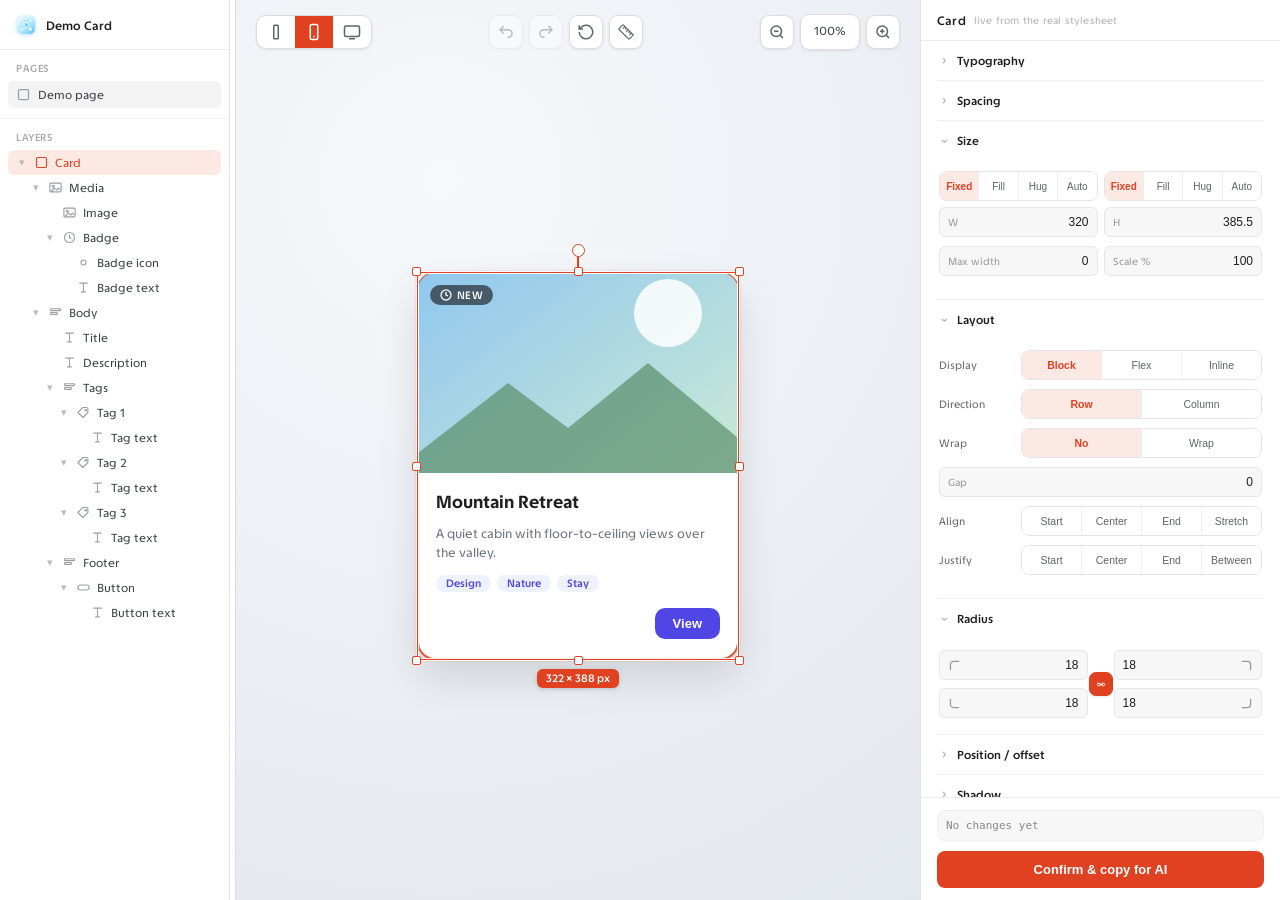
==== commit 51a9847b: "Panel brand logo; Body/Footer hideable; non-blocking toast (1.5.2) Co-Authored-By: Claude Opus 4.8 <" ====
--- a/skills/ui-tweaker/template/panel-template.html
+++ b/skills/ui-tweaker/template/panel-template.html
@@ -71,6 +71,11 @@
 	  .tw-left-resizer:hover::after, .tw-left-resizer.dragging::after { background:var(--tw-accent); }
   .tw-lay-top { flex:none; display:flex; align-items:center; gap:8px; padding:13px 14px 12px; border-bottom:1px solid #ececec; font-size:12.5px; font-weight:600; color:#1e1e1e; }
   .tw-lay-top .tw-lay-emoji { font-size:14px; }
+  .tw-brand-logo { flex:none; width:24px; height:24px; border-radius:7px; filter:drop-shadow(0 1px 2px rgba(60,150,215,.22)); }
+  .tw-brand-logo .glass { fill:url(#tw-logo-glass); stroke:#d8f4ff; stroke-width:1.4; }
+  .tw-brand-logo .frame { fill:none; stroke:#92d7ff; stroke-width:1.35; stroke-linecap:round; stroke-linejoin:round; }
+  .tw-brand-logo .handle { fill:#eefaff; stroke:#9edcff; stroke-width:.8; }
+  .tw-brand-logo .cursor { fill:#6cc3fb; stroke:#f4fcff; stroke-width:1.2; stroke-linejoin:round; }
   .tw-lay-sec { padding:10px 8px; border-bottom:1px solid #f1f1f1; min-width:0; }
   .tw-lay-sec:last-child { border-bottom:none; }
   .tw-lay-h { font-size:10.5px; font-weight:600; letter-spacing:.5px; color:#aaa; text-transform:uppercase; padding:2px 8px 6px; }
@@ -369,7 +374,7 @@
 	  .tw-confirm button { width:100%; padding:11px; border:none; border-radius:8px; background:var(--tw-accent); color:#fff; font-size:13px; font-weight:600; cursor:pointer; transition:background .12s; }
 	  .tw-confirm button:hover { background:var(--tw-accent-strong); }
 	  .tw-confirm button.copied { background:#1f9d3a; }
-  .tw-toast { position:fixed; bottom:18px; left:50%; transform:translateX(-50%) translateY(20px); background:#202124; color:#fff; font-size:12.5px; padding:9px 16px; border-radius:999px; opacity:0; transition:.25s; z-index:50; }
+  .tw-toast { position:fixed; bottom:18px; left:50%; transform:translateX(-50%) translateY(20px); background:#202124; color:#fff; font-size:12.5px; padding:9px 16px; border-radius:999px; opacity:0; transition:.25s; z-index:50; pointer-events:none; }
   .tw-toast.show { opacity:1; transform:translateX(-50%) translateY(0); }
 </style>
 </head>
@@ -377,7 +382,8 @@
 <div class="tw-wrap">
   <!-- ============ Far left: Pages / Layers ============ -->
   <div class="tw-layers">
-    <div class="tw-lay-top"><span class="tw-lay-emoji">🃏</span>Demo Card</div>
+    <!-- ⟦PROJECT-SPECIFIC: brand logo + component name shown at the top of the panel⟧ -->
+    <div class="tw-lay-top"><svg class="tw-brand-logo" viewBox="0 0 48 48" aria-hidden="true"><defs><linearGradient id="tw-logo-glass" x1="10" y1="8" x2="38" y2="42" gradientUnits="userSpaceOnUse"><stop stop-color="#f7fdff"/><stop offset=".58" stop-color="#aee8ff"/><stop offset="1" stop-color="#5fc1f7"/></linearGradient></defs><rect class="glass" x="5.5" y="5.5" width="37" height="37" rx="11"/><path class="frame" d="M15 15h18v18H15z"/><rect class="handle" x="12.5" y="12.5" width="6" height="6" rx="1.7"/><rect class="handle" x="29.5" y="12.5" width="6" height="6" rx="1.7"/><rect class="handle" x="12.5" y="29.5" width="6" height="6" rx="1.7"/><rect class="handle" x="29.5" y="29.5" width="6" height="6" rx="1.7"/><path class="cursor" d="M20.4 17.4 31.7 25l-6.1 1.7-2.1 6.2z"/></svg>Demo Card</div>
     <div class="tw-lay-sec">
       <div class="tw-lay-h">Pages</div>
       <div class="tw-lay-page"><span class="tw-lay-ico"><svg viewBox="0 0 24 24" fill="none" stroke="currentColor" stroke-width="2"><rect x="4" y="4" width="16" height="16" rx="2"/></svg></span>Demo page</div>
@@ -474,6 +480,8 @@
   // ⟦PROJECT-SPECIFIC #5: SEL — pick key → selector used to query inside the widget (matches the preview DOM)⟧
   var SEL = {
     card:  '#demo-card',
+    body:  '#demo-card .demo-card-body',
+    footer:'#demo-card .demo-card-footer',
     media: '.demo-card-media',
     img:   '#demo-card-img',
     badge: '#demo-card-badge',
@@ -501,7 +509,7 @@
   var NON_PICKABLE = {};
   // ⟦PROJECT-SPECIFIC #6: OUT_SEL — pick key → CSS selector emitted in the confirm output⟧
   var OUT_SEL = {
-    card:'.demo-card', media:'.demo-card-media', img:'.demo-card-media img',
+    card:'.demo-card', body:'.demo-card-body', footer:'.demo-card-footer', media:'.demo-card-media', img:'.demo-card-media img',
     badge:'.demo-card-badge', badgeIcon:'.demo-card-badge svg',
     badgeText:'.demo-card-badge .demo-card-badge-text',
     title:'.demo-card-title', desc:'.demo-card-desc',
@@ -2242,7 +2250,7 @@
           { key:'badgeText', label:'Badge text', icon:'text' }
         ]}
       ]},
-      { label:'Body', icon:'group', children:[
+      { key:'body', label:'Body', icon:'group', children:[
         { key:'title', label:'Title', icon:'text' },
         { key:'desc',  label:'Description', icon:'text' },
         { key:'tags', label:'Tags', icon:'group', children:[
@@ -2250,7 +2258,7 @@
           { key:'tag2', label:'Tag 2', icon:'tag', children:[ { key:'tag2Text', label:'Tag text', icon:'text' } ] },
           { key:'tag3', label:'Tag 3', icon:'tag', children:[ { key:'tag3Text', label:'Tag text', icon:'text' } ] }
         ]},
-        { label:'Footer', icon:'group', children:[
+        { key:'footer', label:'Footer', icon:'group', children:[
           { key:'btn', label:'Button', icon:'btn', children:[
             { key:'btnText', label:'Button text', icon:'text' }
           ]}
